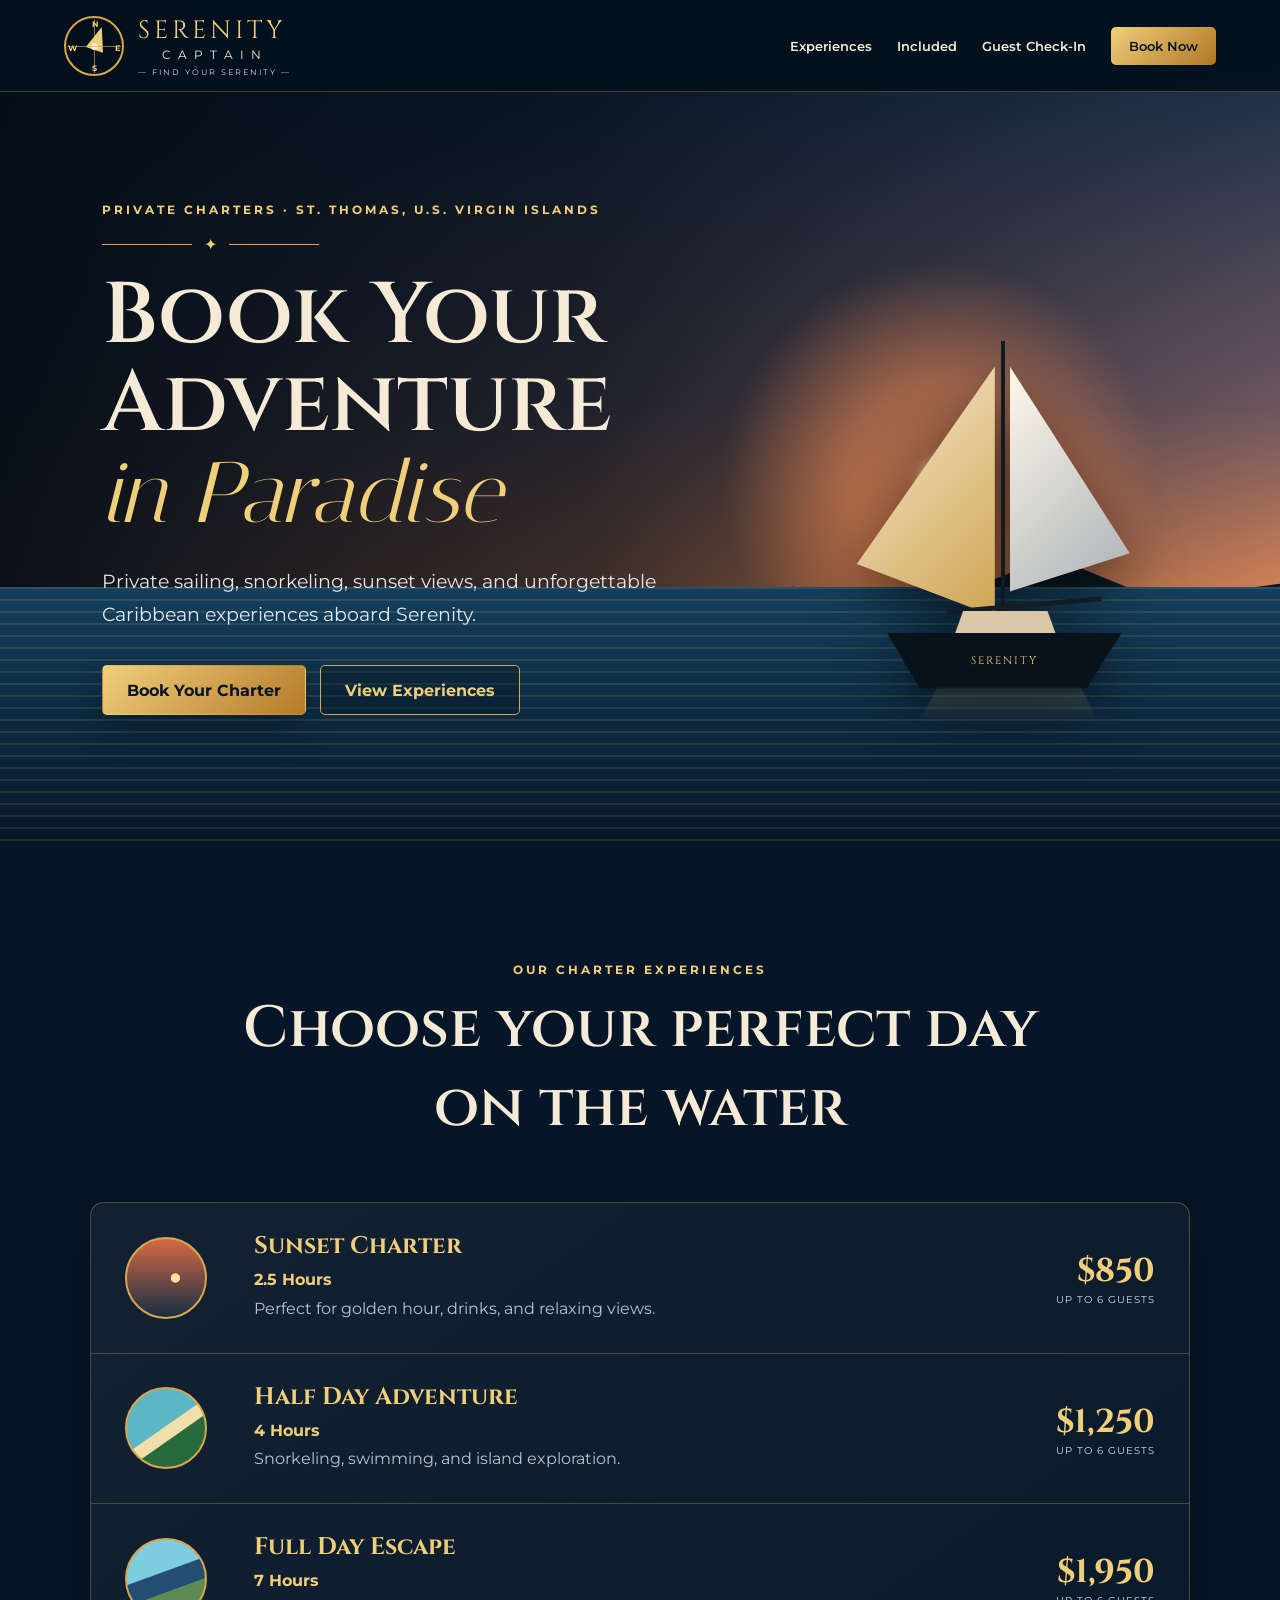
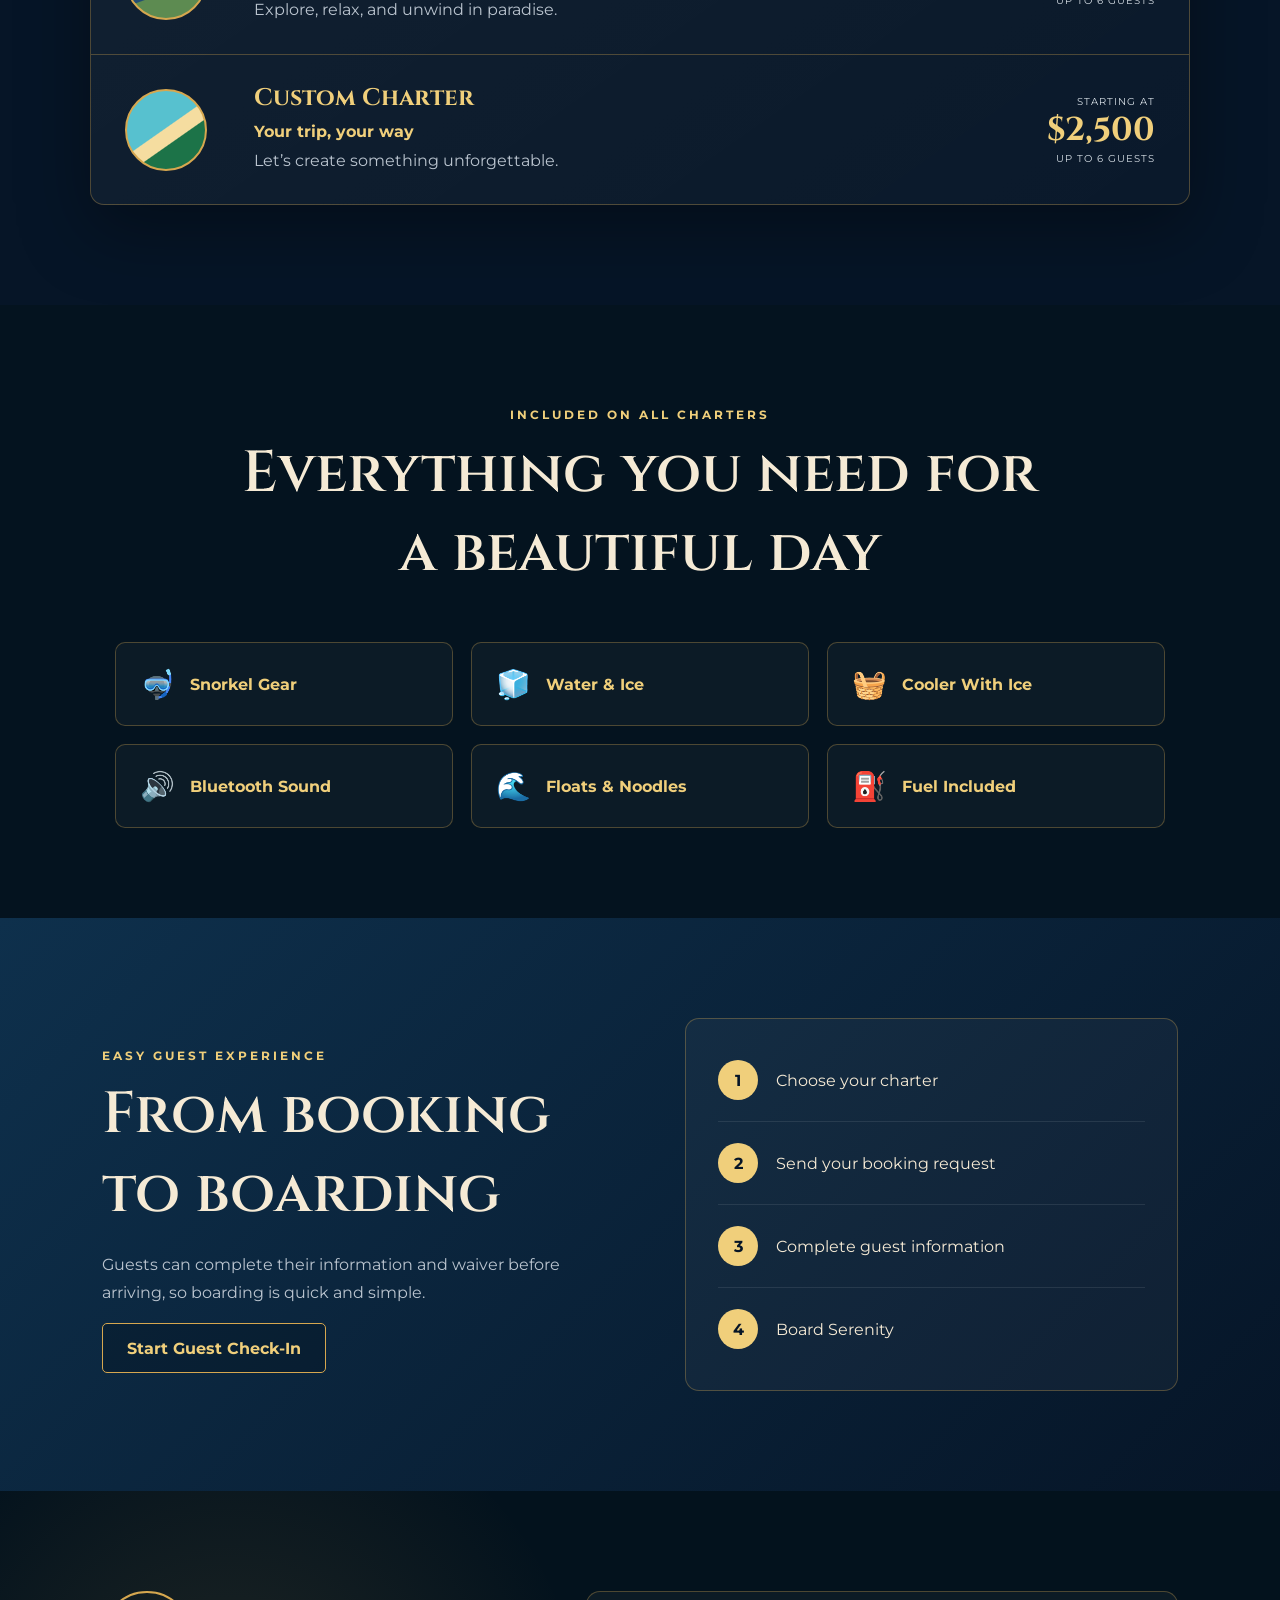
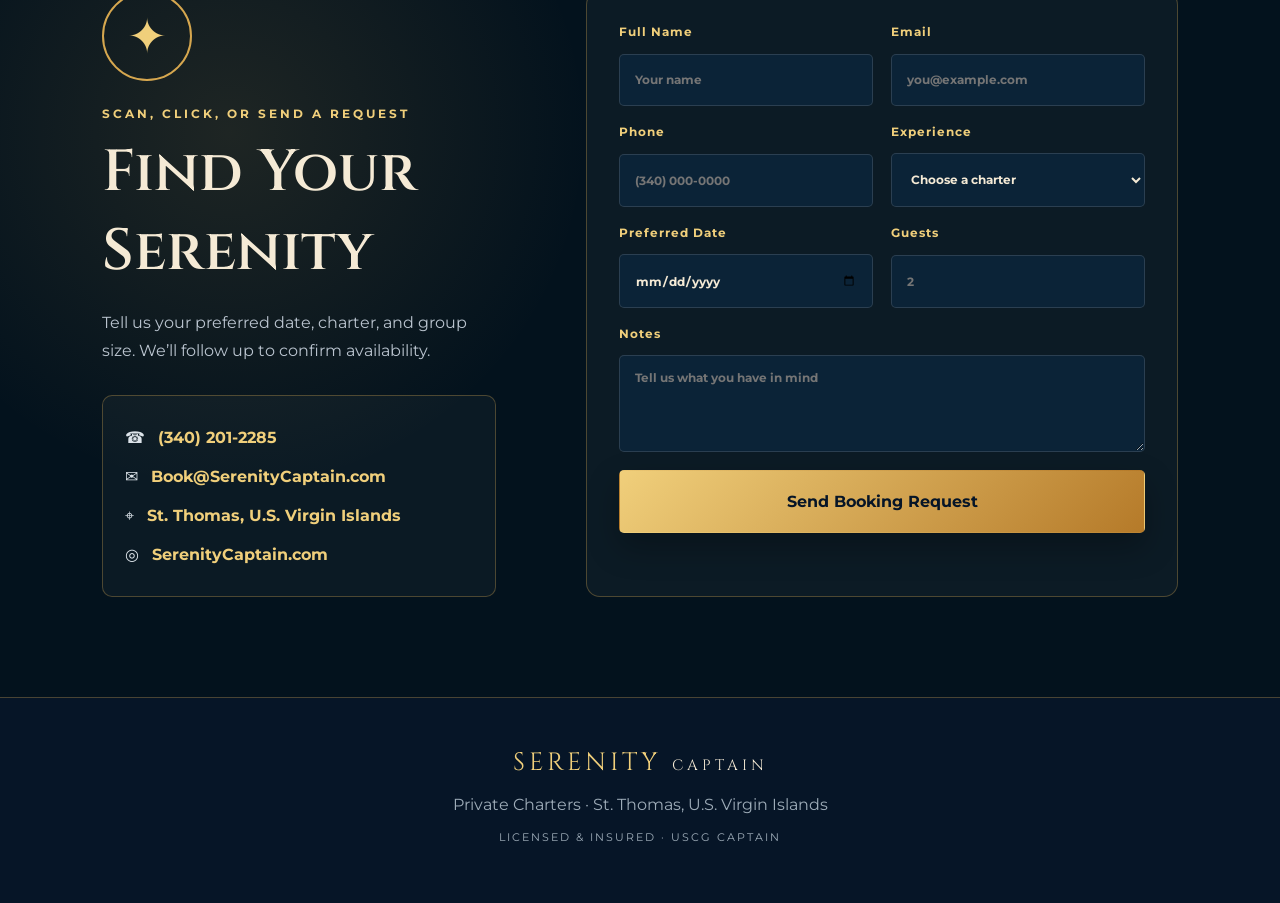
==== index.html @ c38cfc56 "Add files via upload" ====
<!doctype html>
<html lang="en">
<head>
  <meta charset="utf-8">
  <meta name="viewport" content="width=device-width,initial-scale=1">
  <meta name="theme-color" content="#061527">
  <meta name="description" content="Private sailing charters in St. Thomas, U.S. Virgin Islands aboard Serenity.">
  <title>Serenity Captain | Find Your Serenity</title>
  <link rel="preconnect" href="https://fonts.googleapis.com">
  <link rel="preconnect" href="https://fonts.gstatic.com" crossorigin>
  <link href="https://fonts.googleapis.com/css2?family=Cinzel:wght@500;600;700&family=Montserrat:wght@400;500;600;700&family=Italiana&display=swap" rel="stylesheet">
  <link rel="stylesheet" href="styles.css">
</head>
<body>
<header class="header">
  <a class="brand" href="#top">
    <div class="compass-logo" aria-hidden="true">
      <span class="n">N</span><span class="e">E</span><span class="s">S</span><span class="w">W</span>
      <i></i><b></b>
    </div>
    <div>
      <div class="brand-main">SERENITY</div>
      <div class="brand-small">CAPTAIN</div>
      <div class="brand-tag">— FIND YOUR SERENITY —</div>
    </div>
  </a>
  <button class="menu" aria-label="Open navigation">☰</button>
  <nav>
    <a href="#experiences">Experiences</a>
    <a href="#included">Included</a>
    <a href="#checkin">Guest Check-In</a>
    <a href="#book" class="nav-button">Book Now</a>
  </nav>
</header>

<main id="top">
<section class="hero">
  <div class="sky-glow"></div>
  <div class="mountain far"></div>
  <div class="mountain near"></div>
  <div class="water-lines"></div>

  <div class="boat" aria-hidden="true">
    <div class="mast"></div>
    <div class="sail sail-a"></div>
    <div class="sail sail-b"></div>
    <div class="boom"></div>
    <div class="cabin"></div>
    <div class="hull">SERENITY</div>
    <div class="boat-reflection"></div>
  </div>

  <div class="hero-copy">
    <p class="kicker">PRIVATE CHARTERS · ST. THOMAS, U.S. VIRGIN ISLANDS</p>
    <div class="mini-rule"><span></span>✦<span></span></div>
    <h1>Book Your Adventure<br><em>in Paradise</em></h1>
    <p class="lead">Private sailing, snorkeling, sunset views, and unforgettable Caribbean experiences aboard Serenity.</p>
    <div class="hero-buttons">
      <a class="button gold" href="#book">Book Your Charter</a>
      <a class="button outline" href="#experiences">View Experiences</a>
    </div>
  </div>
</section>

<section id="experiences" class="section experiences">
  <div class="section-title">
    <p class="kicker">OUR CHARTER EXPERIENCES</p>
    <h2>Choose your perfect day on the water</h2>
  </div>

  <div class="experience-list">
    <article>
      <div class="round-photo sunset"></div>
      <div class="experience-text">
        <h3>Sunset Charter</h3>
        <p class="duration">2.5 Hours</p>
        <p>Perfect for golden hour, drinks, and relaxing views.</p>
      </div>
      <div class="price"><strong>$850</strong><span>Up to 6 guests</span></div>
    </article>

    <article>
      <div class="round-photo island"></div>
      <div class="experience-text">
        <h3>Half Day Adventure</h3>
        <p class="duration">4 Hours</p>
        <p>Snorkeling, swimming, and island exploration.</p>
      </div>
      <div class="price"><strong>$1,250</strong><span>Up to 6 guests</span></div>
    </article>

    <article>
      <div class="round-photo bay"></div>
      <div class="experience-text">
        <h3>Full Day Escape</h3>
        <p class="duration">7 Hours</p>
        <p>Explore, relax, and unwind in paradise.</p>
      </div>
      <div class="price"><strong>$1,950</strong><span>Up to 6 guests</span></div>
    </article>

    <article>
      <div class="round-photo palms"></div>
      <div class="experience-text">
        <h3>Custom Charter</h3>
        <p class="duration">Your trip, your way</p>
        <p>Let’s create something unforgettable.</p>
      </div>
      <div class="price"><small>Starting at</small><strong>$2,500</strong><span>Up to 6 guests</span></div>
    </article>
  </div>
</section>

<section id="included" class="included">
  <div class="section-title">
    <p class="kicker">INCLUDED ON ALL CHARTERS</p>
    <h2>Everything you need for a beautiful day</h2>
  </div>
  <div class="included-grid">
    <div><span>🤿</span><strong>Snorkel Gear</strong></div>
    <div><span>🧊</span><strong>Water & Ice</strong></div>
    <div><span>🧺</span><strong>Cooler With Ice</strong></div>
    <div><span>🔊</span><strong>Bluetooth Sound</strong></div>
    <div><span>🌊</span><strong>Floats & Noodles</strong></div>
    <div><span>⛽</span><strong>Fuel Included</strong></div>
  </div>
</section>

<section id="checkin" class="checkin">
  <div class="checkin-copy">
    <p class="kicker">EASY GUEST EXPERIENCE</p>
    <h2>From booking to boarding</h2>
    <p>Guests can complete their information and waiver before arriving, so boarding is quick and simple.</p>
    <a class="button outline" href="#book">Start Guest Check-In</a>
  </div>
  <div class="steps">
    <div><b>1</b><span>Choose your charter</span></div>
    <div><b>2</b><span>Send your booking request</span></div>
    <div><b>3</b><span>Complete guest information</span></div>
    <div><b>4</b><span>Board Serenity</span></div>
  </div>
</section>

<section id="book" class="booking">
  <div class="booking-intro">
    <div class="compass-large" aria-hidden="true">✦</div>
    <p class="kicker">SCAN, CLICK, OR SEND A REQUEST</p>
    <h2>Find Your Serenity</h2>
    <p>Tell us your preferred date, charter, and group size. We’ll follow up to confirm availability.</p>
    <div class="contact-card">
      <div>☎ <strong><a href="tel:+13402012285">(340) 201-2285</a></strong></div>
      <div>✉ <strong><a href="mailto:Book@SerenityCaptain.com">Book@SerenityCaptain.com</a></strong></div>
      <div>⌖ <strong>St. Thomas, U.S. Virgin Islands</strong></div>
      <div>◎ <strong><a href="https://serenitycaptain.com">SerenityCaptain.com</a></strong></div>
    </div>
  </div>

  <form id="bookingForm">
    <label>Full Name<input name="name" required placeholder="Your name"></label>
    <label>Email<input type="email" name="email" required placeholder="you@example.com"></label>
    <label>Phone<input type="tel" name="phone" placeholder="(340) 000-0000"></label>
    <label>Experience
      <select name="experience" required>
        <option value="">Choose a charter</option>
        <option>Sunset Charter — $850</option>
        <option>Half Day Adventure — $1,250</option>
        <option>Full Day Escape — $1,950</option>
        <option>Custom Charter — Starting at $2,500</option>
      </select>
    </label>
    <label>Preferred Date<input type="date" name="date" required></label>
    <label>Guests<input type="number" name="guests" min="1" max="6" required placeholder="2"></label>
    <label class="wide">Notes<textarea name="notes" rows="4" placeholder="Tell us what you have in mind"></textarea></label>
    <button class="button gold wide" type="submit">Send Booking Request</button>
    <p class="message wide" id="message"></p>
  </form>
</section>
</main>

<footer>
  <div class="footer-brand">SERENITY <span>CAPTAIN</span></div>
  <p>Private Charters · St. Thomas, U.S. Virgin Islands</p>
  <p class="legal">Licensed & Insured · USCG Captain</p>
</footer>
<script src="script.js"></script>
</body>
</html>
---- styles.css ----
:root{
 --navy:#061527;--navy2:#0a223a;--navy3:#0f3150;--gold:#d6a74f;--gold2:#f0cf7b;
 --cream:#f5ead5;--muted:#bac4cf;--line:rgba(214,167,79,.32);--shadow:0 25px 70px rgba(0,0,0,.34)
}
*{box-sizing:border-box}html{scroll-behavior:smooth}body{margin:0;background:var(--navy);color:var(--cream);font-family:Montserrat,Arial,sans-serif}
a{text-decoration:none;color:inherit}button,input,select,textarea{font:inherit}
.header{position:fixed;z-index:50;top:0;left:0;right:0;height:92px;padding:13px clamp(18px,5vw,72px);display:flex;align-items:center;justify-content:space-between;background:rgba(4,17,30,.93);border-bottom:1px solid var(--line);backdrop-filter:blur(16px)}
.brand{display:flex;align-items:center;gap:14px}.brand-main{font-family:Cinzel,serif;color:var(--gold2);font-size:25px;letter-spacing:4px}.brand-small{font-size:12px;letter-spacing:7px;text-align:center}.brand-tag{color:#d5dde4;font-size:8px;letter-spacing:2px;margin-top:5px}
.compass-logo{position:relative;width:60px;height:60px;border:2px solid var(--gold);border-radius:50%;color:var(--gold2)}
.compass-logo:before,.compass-logo:after{content:"";position:absolute;background:var(--gold);opacity:.65}.compass-logo:before{width:1px;height:54px;left:28px;top:1px}.compass-logo:after{height:1px;width:54px;top:28px;left:1px}
.compass-logo i{position:absolute;top:8px;left:20px;border-left:9px solid transparent;border-right:9px solid transparent;border-bottom:24px solid var(--gold2);transform:rotate(18deg);transform-origin:9px 22px}.compass-logo b{position:absolute;left:25px;top:25px;width:7px;height:7px;background:var(--cream);border-radius:50%}
.compass-logo span{position:absolute;font-size:8px;font-weight:700}.compass-logo .n{top:1px;left:26px}.compass-logo .e{right:2px;top:25px}.compass-logo .s{bottom:1px;left:26px}.compass-logo .w{left:2px;top:25px}
.header nav{display:flex;align-items:center;gap:25px;font-size:13px;font-weight:600}.header nav a:hover{color:var(--gold2)}.nav-button{padding:11px 18px;color:var(--navy)!important;background:linear-gradient(135deg,var(--gold2),#af7726);border-radius:5px}.menu{display:none;background:transparent;color:var(--gold2);border:1px solid var(--line);border-radius:5px;font-size:24px}
.hero{position:relative;min-height:850px;padding:155px clamp(22px,8vw,120px) 100px;display:flex;align-items:center;overflow:hidden;isolation:isolate;background:linear-gradient(#0b2948 0%,#755c65 48%,#e28a5b 69%,#173d58 70%,#061527 100%)}
.hero:before{content:"";position:absolute;z-index:-5;inset:0;background:linear-gradient(90deg,rgba(2,12,22,.96) 0%,rgba(2,12,22,.74) 46%,rgba(2,12,22,.08) 100%)}
.sky-glow{position:absolute;z-index:-4;right:7%;top:27%;width:500px;height:500px;border-radius:50%;background:radial-gradient(circle,rgba(255,228,158,.95) 0 5%,rgba(255,145,82,.5) 6% 27%,transparent 61%);filter:blur(7px)}
.mountain{position:absolute;z-index:-2;bottom:21%;background:#0a1a24}.mountain.far{right:-7%;width:55%;height:135px;clip-path:polygon(0 62%,18% 37%,35% 55%,55% 15%,70% 47%,100% 26%,100% 100%,0 100%)}.mountain.near{left:45%;width:40%;height:80px;clip-path:polygon(0 68%,20% 28%,43% 58%,65% 20%,84% 54%,100% 45%,100% 100%,0 100%)}
.water-lines{position:absolute;z-index:-1;left:0;right:0;bottom:0;height:31%;background:repeating-linear-gradient(to bottom,rgba(240,207,123,.12) 0 2px,transparent 2px 12px),linear-gradient(to bottom,#143f5c,#061527)}
.boat{position:absolute;z-index:3;right:9%;bottom:15%;width:330px;height:390px;filter:drop-shadow(0 18px 28px rgba(0,0,0,.55))}
.mast{position:absolute;left:166px;top:8px;width:4px;height:292px;background:#111a21}.sail{position:absolute;top:34px}.sail-a{left:22px;width:138px;height:250px;background:linear-gradient(135deg,#f6ead4,#cfa552);clip-path:polygon(100% 0,100% 100%,0 79%)}.sail-b{left:175px;width:120px;height:225px;background:linear-gradient(135deg,#fff8ea,#aab1b7);clip-path:polygon(0 0,0 100%,100% 83%)}.boom{position:absolute;left:112px;top:270px;width:155px;height:5px;background:#131c24;transform:rotate(-5deg)}.cabin{position:absolute;left:118px;top:278px;width:105px;height:29px;background:#d9c7a7;clip-path:polygon(10% 0,90% 0,100% 100%,0 100%)}.hull{position:absolute;left:52px;top:300px;width:235px;height:56px;display:grid;place-items:center;color:var(--gold2);background:#07121b;font-family:Cinzel,serif;font-size:11px;letter-spacing:2px;clip-path:polygon(0 0,100% 0,85% 100%,14% 100%)}.boat-reflection{position:absolute;left:84px;top:355px;width:180px;height:35px;background:linear-gradient(var(--gold2),transparent);opacity:.18;filter:blur(8px);clip-path:polygon(10% 0,90% 0,100% 100%,0 100%)}
.hero-copy{position:relative;z-index:5;width:min(720px,58%)}.kicker{color:var(--gold2);font-size:12px;font-weight:700;letter-spacing:3px}.mini-rule{display:flex;align-items:center;gap:12px;color:var(--gold2);margin:18px 0}.mini-rule span{display:block;width:90px;height:1px;background:var(--gold)}.hero h1,.section-title h2,.checkin h2,.booking h2{font-family:Cinzel,serif;font-weight:600}.hero h1{font-size:clamp(48px,6.8vw,86px);line-height:1.03;margin:0 0 24px}.hero h1 em{color:var(--gold2);font-family:Italiana,serif;font-weight:400}.lead{max-width:620px;color:#e2e8ed;font-size:19px;line-height:1.75}.hero-buttons{display:flex;gap:14px;flex-wrap:wrap;margin-top:34px}.button{min-height:50px;padding:14px 24px;display:inline-flex;align-items:center;justify-content:center;border:1px solid transparent;border-radius:5px;font-weight:700;cursor:pointer}.gold{color:var(--navy);background:linear-gradient(135deg,var(--gold2),#b57a29);box-shadow:0 14px 32px rgba(0,0,0,.28)}.outline{color:var(--gold2);border-color:var(--gold);background:rgba(4,18,31,.35)}
.section{padding:100px clamp(22px,7vw,105px)}.section-title{text-align:center;max-width:820px;margin:0 auto}.section-title h2,.checkin h2,.booking h2{font-size:clamp(36px,5vw,58px);margin:0 0 18px}.experience-list{max-width:1180px;margin:55px auto 0;border:1px solid var(--line);border-radius:14px;background:linear-gradient(145deg,rgba(255,255,255,.055),rgba(255,255,255,.018));box-shadow:var(--shadow);overflow:hidden}.experience-list article{display:grid;grid-template-columns:105px 1fr 190px;gap:24px;align-items:center;padding:27px 34px;border-bottom:1px solid var(--line)}.experience-list article:last-child{border-bottom:0}.round-photo{width:82px;height:82px;border:2px solid var(--gold);border-radius:50%;background-size:cover}.round-photo.sunset{background:radial-gradient(circle at 62% 50%,#ffe19c 0 7%,transparent 8%),linear-gradient(#d66a44,#172e43)}.round-photo.island{background:linear-gradient(145deg,#5ab7c3 0 48%,#f0dfaa 49% 60%,#286b3a 61%)}.round-photo.bay{background:linear-gradient(160deg,#7dcce0 0 42%,#234d73 43% 62%,#5d8b51 63%)}.round-photo.palms{background:linear-gradient(145deg,#57c1cf 0 48%,#f5dda0 49% 62%,#1c7348 63%)}.experience-text h3{font-family:Cinzel,serif;color:var(--gold2);font-size:24px;margin:0 0 6px}.experience-text p{margin:4px 0;color:var(--muted);line-height:1.55}.duration{color:var(--gold2)!important;font-weight:700}.price{text-align:right}.price strong{display:block;color:var(--gold2);font-family:Cinzel,serif;font-size:33px}.price span,.price small{display:block;color:#d5dde4;font-size:10px;text-transform:uppercase;letter-spacing:1px}
.included{padding:90px clamp(22px,7vw,105px);background:#04131f}.included-grid{max-width:1050px;margin:50px auto 0;display:grid;grid-template-columns:repeat(3,1fr);gap:18px}.included-grid div{padding:24px;display:flex;align-items:center;gap:15px;border:1px solid var(--line);border-radius:10px;background:rgba(255,255,255,.035)}.included-grid span{font-size:28px}.included-grid strong{color:var(--gold2)}
.checkin{padding:100px clamp(22px,8vw,120px);display:grid;grid-template-columns:1fr 1fr;gap:90px;align-items:center;background:linear-gradient(135deg,#0e304c,#061527)}.checkin-copy p:not(.kicker),.booking-intro p:not(.kicker){color:var(--muted);line-height:1.75}.steps{border:1px solid var(--line);border-radius:14px;background:rgba(255,255,255,.04);padding:20px 32px}.steps div{padding:21px 0;display:flex;align-items:center;gap:18px;border-bottom:1px solid rgba(255,255,255,.09)}.steps div:last-child{border-bottom:0}.steps b{width:40px;height:40px;display:grid;place-items:center;border-radius:50%;background:var(--gold2);color:var(--navy)}
.booking{padding:100px clamp(22px,8vw,120px);display:grid;grid-template-columns:.8fr 1.2fr;gap:90px;background:radial-gradient(circle at 18% 30%,rgba(214,167,79,.13),transparent 30%),#03121d}.compass-large{width:90px;height:90px;display:grid;place-items:center;border:2px solid var(--gold);border-radius:50%;color:var(--gold2);font-size:48px;margin-bottom:25px}.contact-card{margin-top:30px;padding:22px;border:1px solid var(--line);border-radius:10px;background:rgba(255,255,255,.035)}.contact-card div{padding:10px 0;color:#dce3e9}.contact-card strong{color:var(--gold2);margin-left:9px}
form{padding:32px;display:grid;grid-template-columns:1fr 1fr;gap:18px;border:1px solid var(--line);border-radius:14px;background:rgba(255,255,255,.04)}label{display:grid;gap:8px;color:var(--gold2);font-size:12px;font-weight:700;letter-spacing:1px}input,select,textarea{width:100%;padding:14px 15px;color:var(--cream);background:#0b2337;border:1px solid rgba(255,255,255,.13);border-radius:5px;outline:none}input:focus,select:focus,textarea:focus{border-color:var(--gold)}select option{background:#0b2337}.wide{grid-column:1/-1}.message{margin:0;text-align:center;color:var(--gold2)}
footer{padding:48px 22px;text-align:center;border-top:1px solid var(--line);color:#9eacb8}.footer-brand{font-family:Cinzel,serif;color:var(--gold2);font-size:25px;letter-spacing:4px}.footer-brand span{color:var(--cream);font-size:15px}.legal{font-size:11px;letter-spacing:2px;text-transform:uppercase}
@media(max-width:980px){.header nav{position:absolute;top:92px;left:0;right:0;display:none;flex-direction:column;padding:26px;background:#04111e;border-bottom:1px solid var(--line)}.header nav.open{display:flex}.menu{display:block}.hero-copy{width:75%}.boat{right:-5%;opacity:.72}.experience-list article{grid-template-columns:90px 1fr 145px}.included-grid{grid-template-columns:repeat(2,1fr)}.checkin,.booking{grid-template-columns:1fr}}
@media(max-width:650px){.header{height:78px}.brand-main{font-size:18px;letter-spacing:2px}.brand-small{letter-spacing:4px}.brand-tag{display:none}.compass-logo{width:48px;height:48px}.compass-logo:before{height:42px;left:22px}.compass-logo:after{width:42px;top:22px}.compass-logo i{top:6px;left:15px}.compass-logo b{left:20px;top:20px}.compass-logo .n,.compass-logo .s{left:20px}.compass-logo .e,.compass-logo .w{top:19px}.hero{min-height:810px;padding-top:130px;align-items:flex-start}.hero-copy{width:100%}.hero h1{font-size:clamp(42px,13vw,62px)}.boat{width:250px;right:-17%;bottom:7%;transform:scale(.82)}.hero-buttons{flex-direction:column}.hero-buttons .button{width:100%}.experience-list article{grid-template-columns:1fr;text-align:center}.round-photo{margin:0 auto}.price{text-align:center}.included-grid{grid-template-columns:1fr}form{grid-template-columns:1fr;padding:22px 18px}form>*{grid-column:1}.checkin,.booking{gap:45px}}
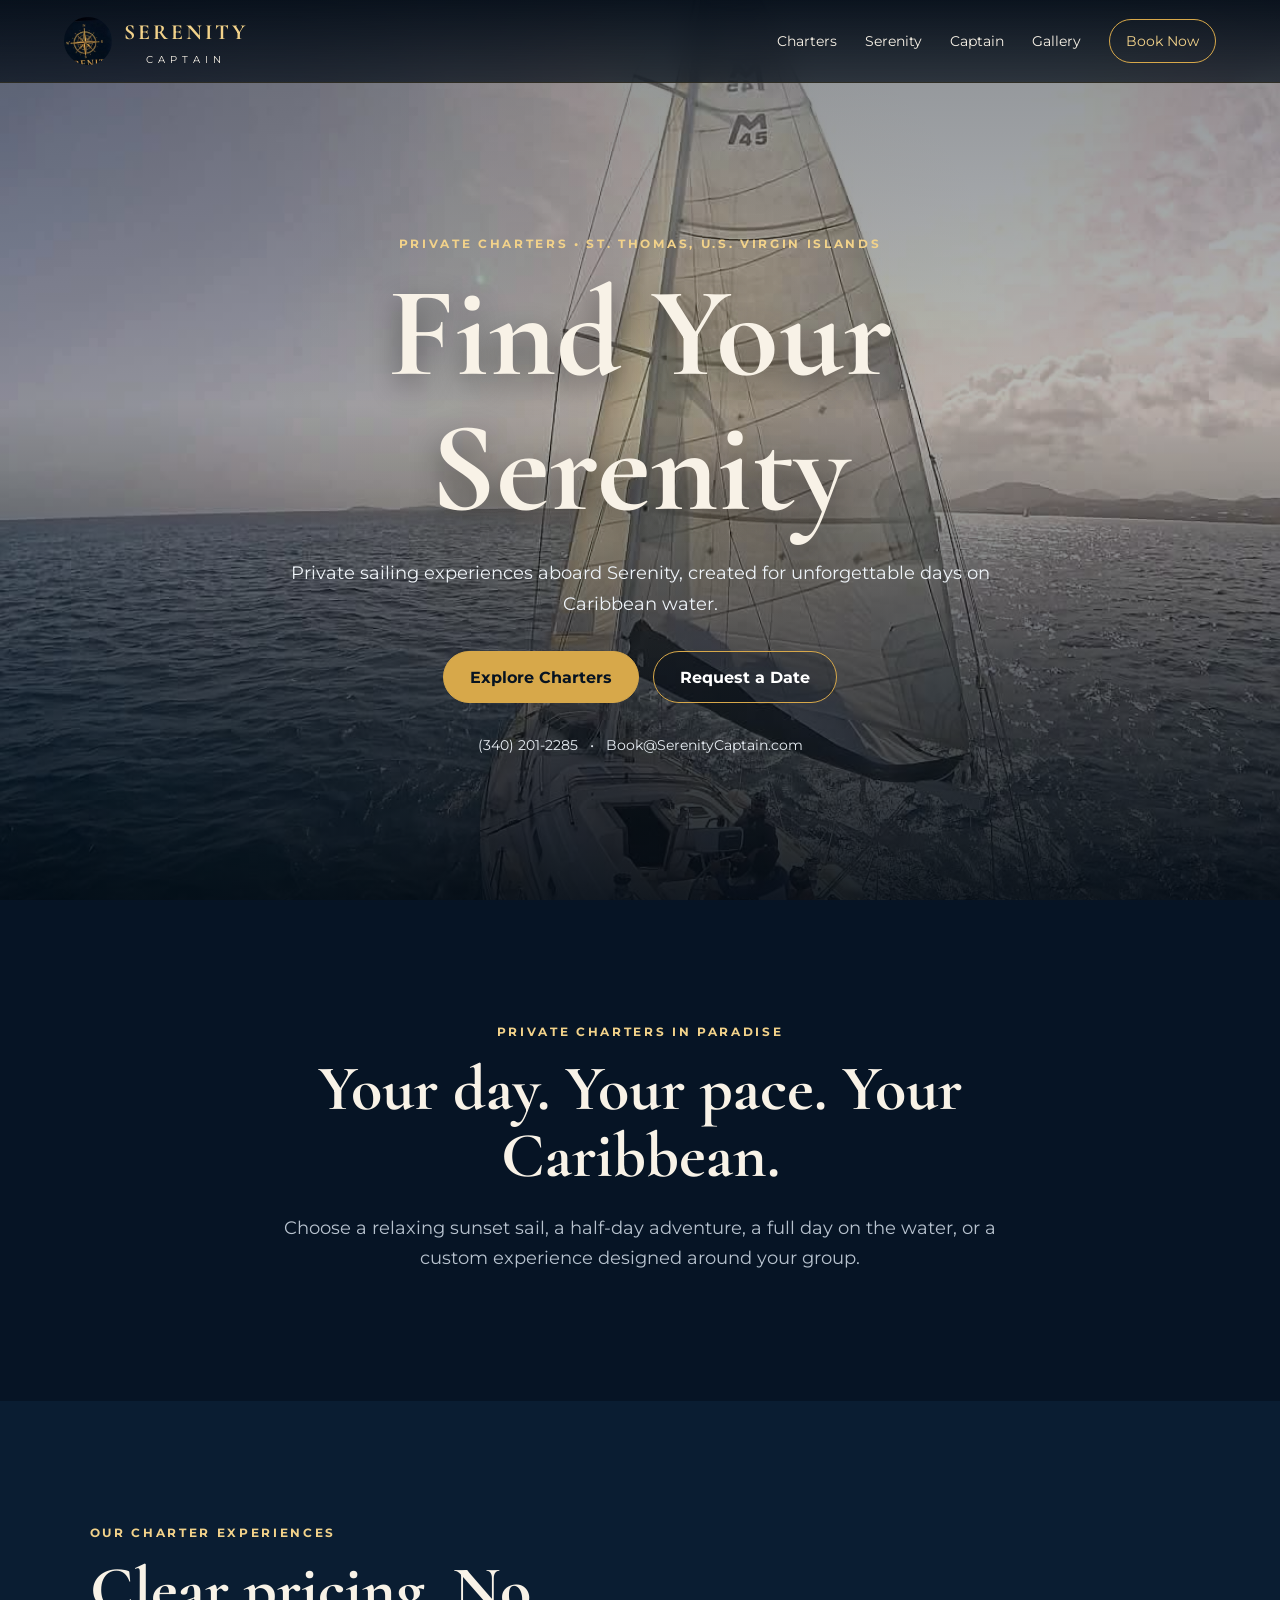
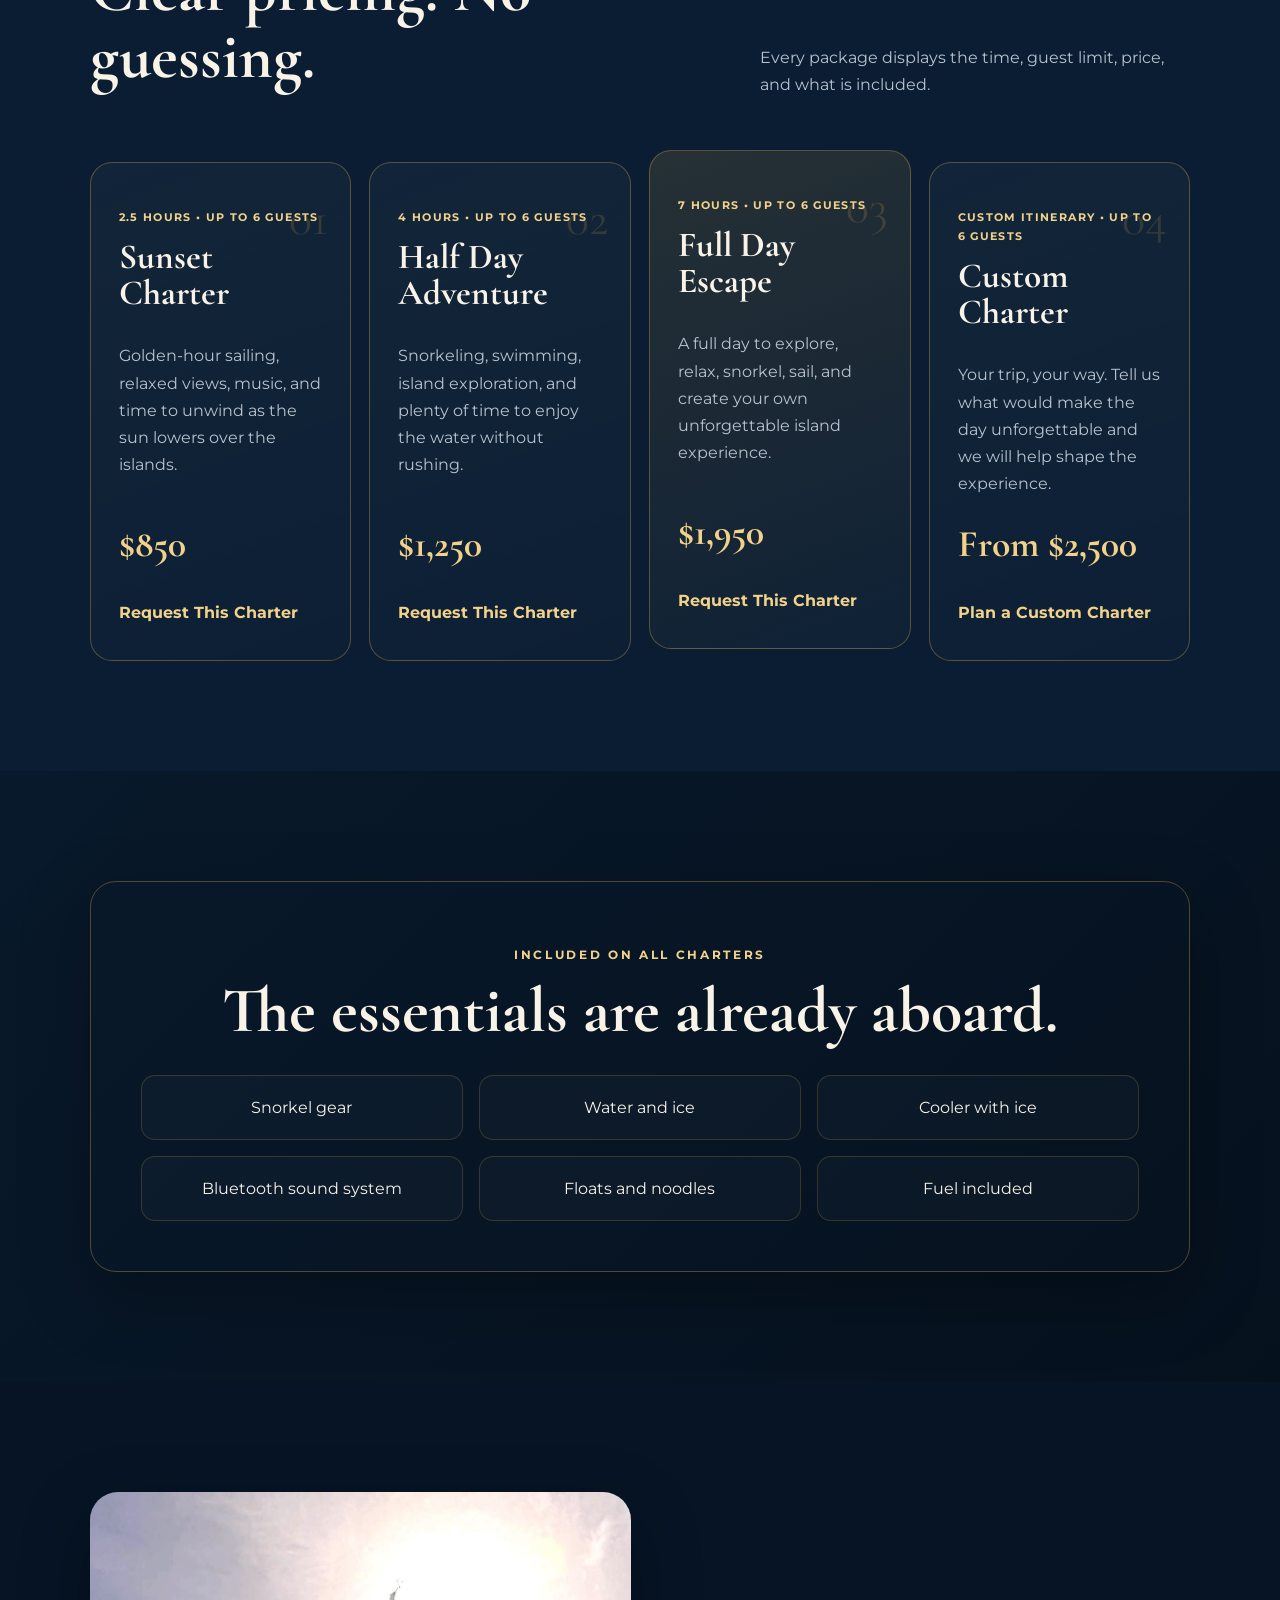
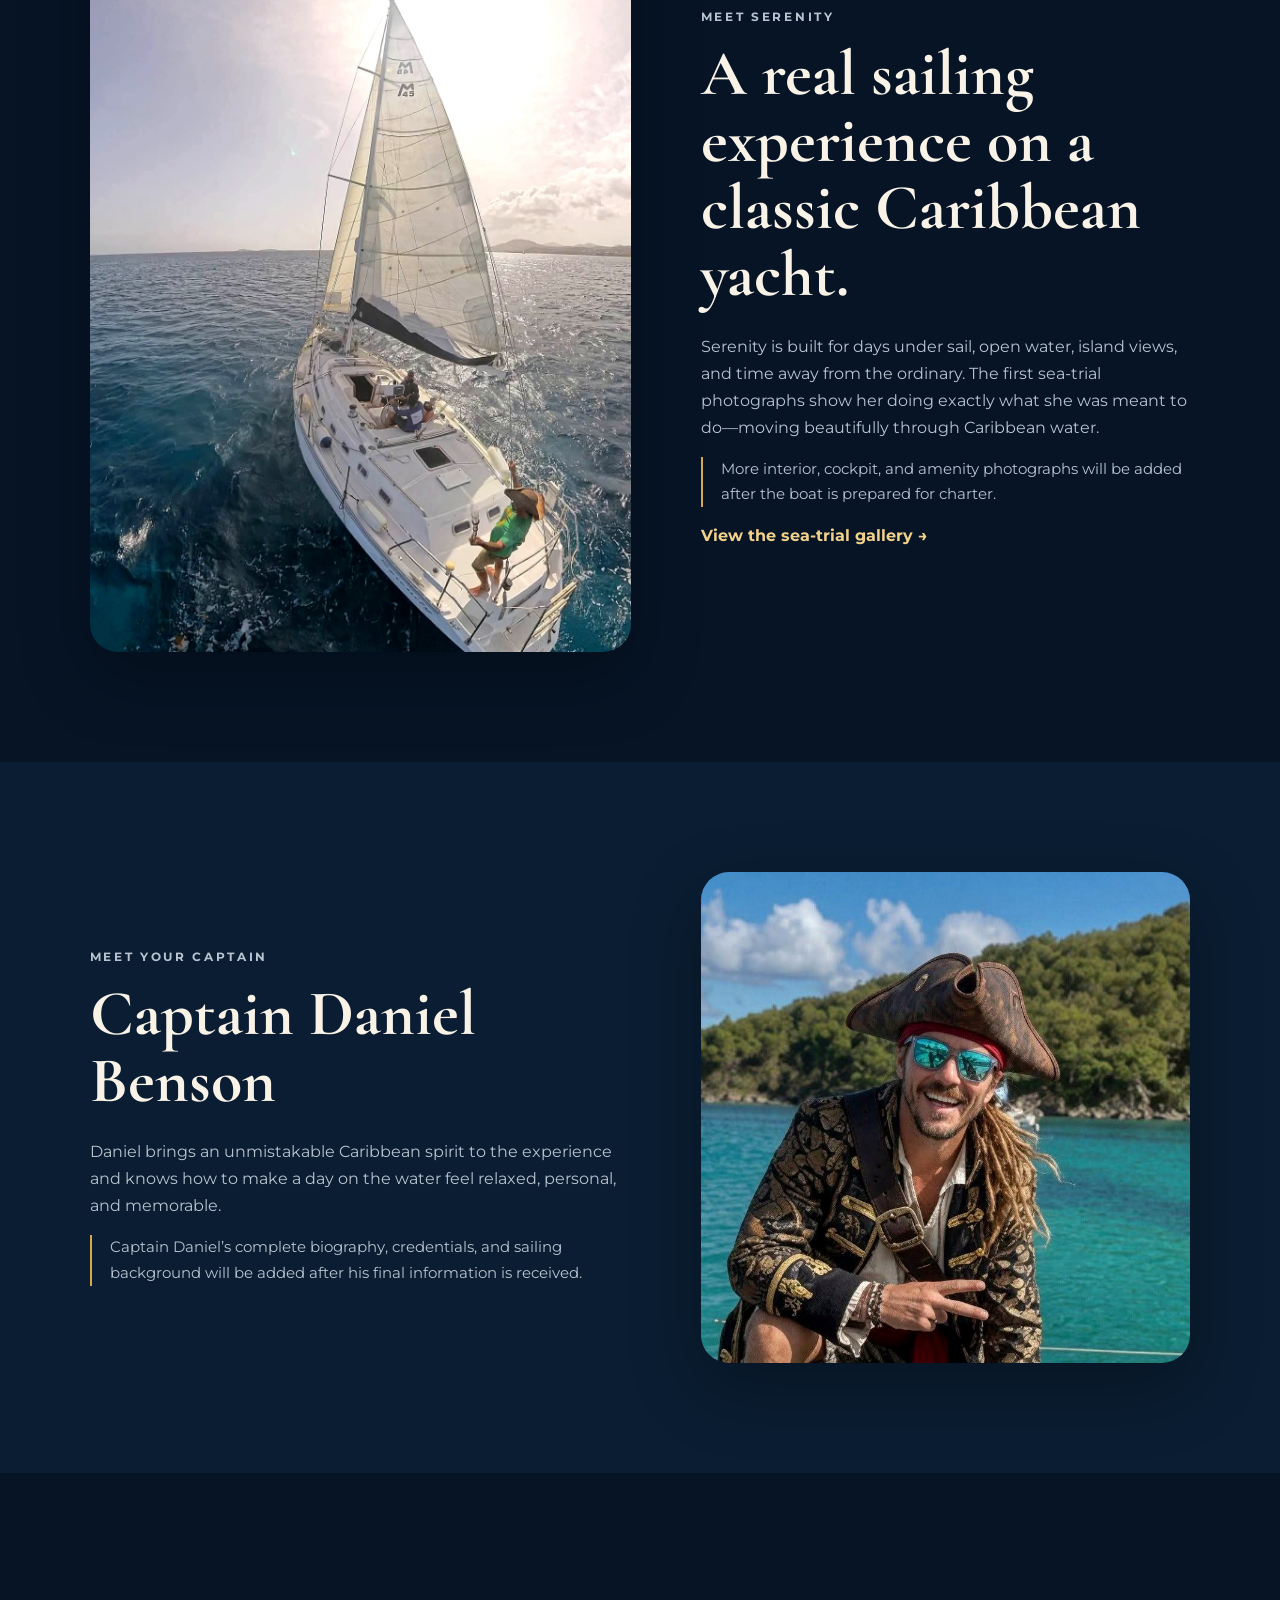
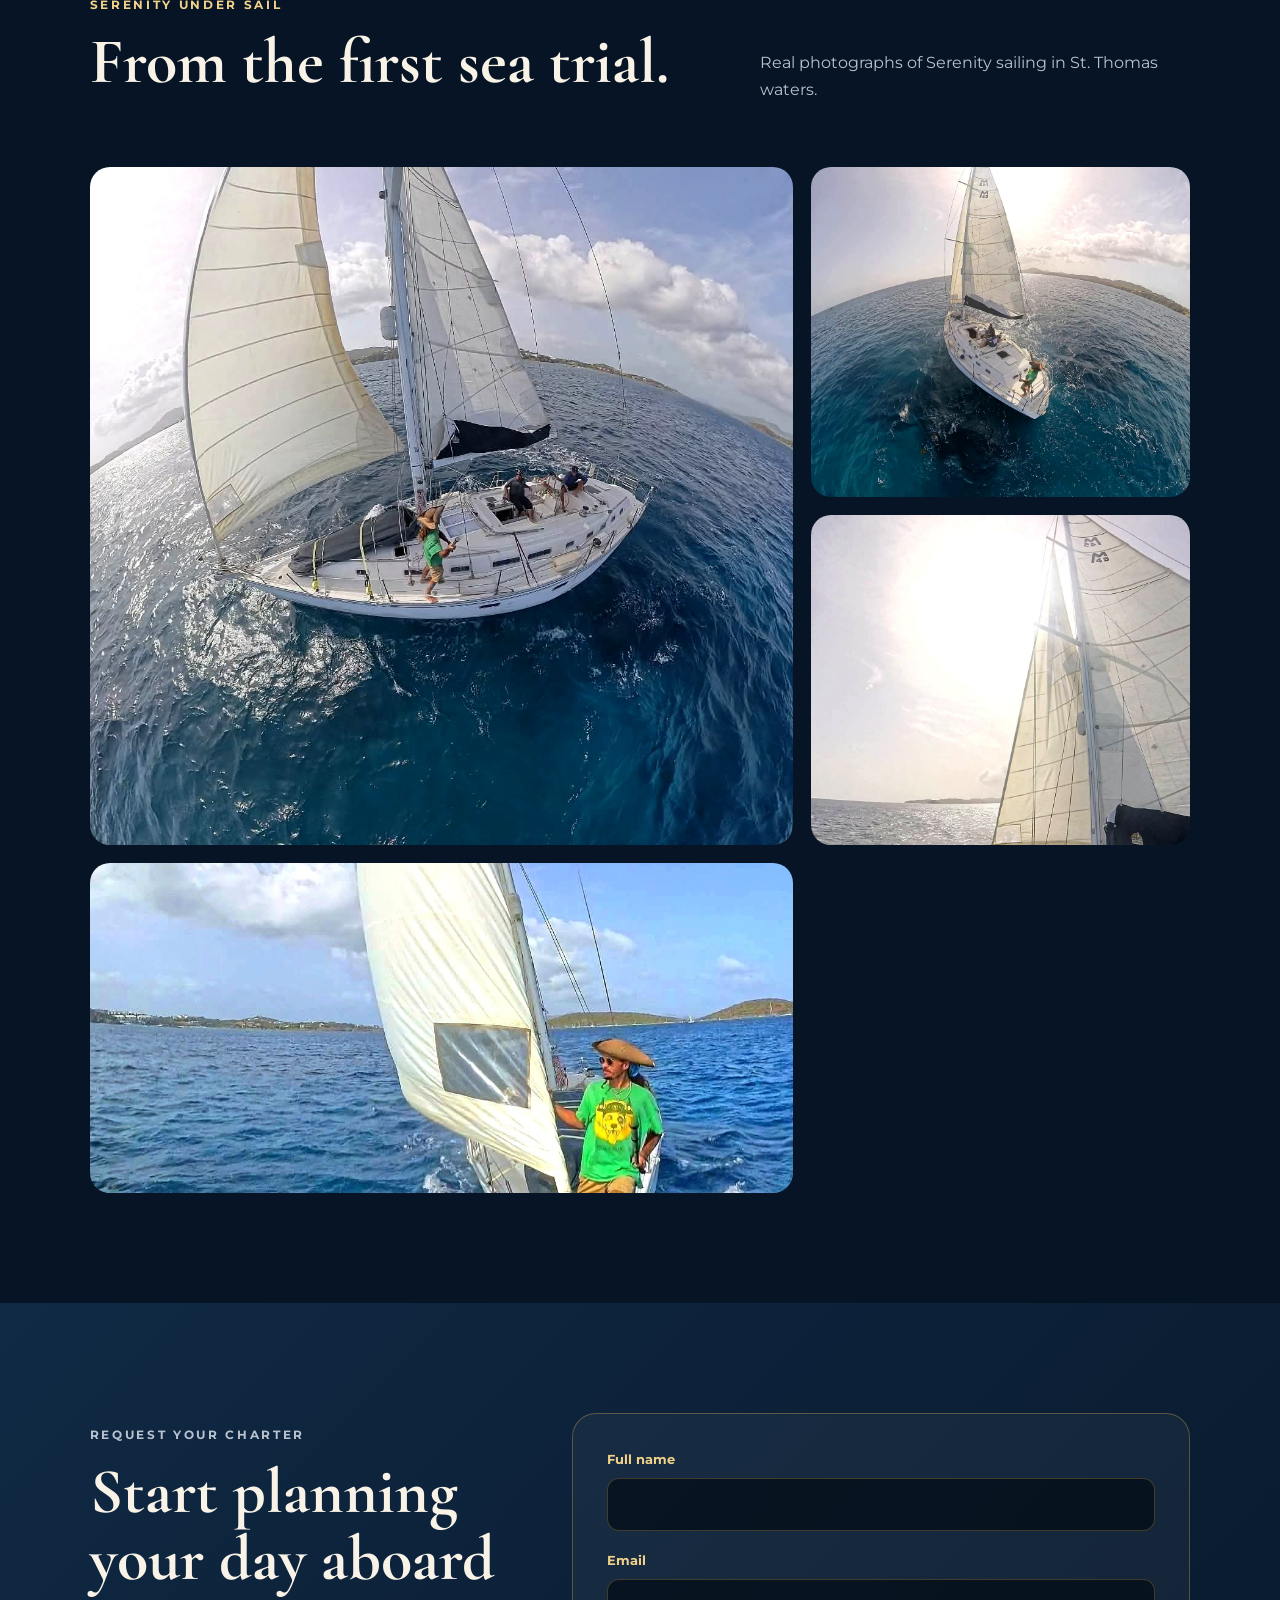
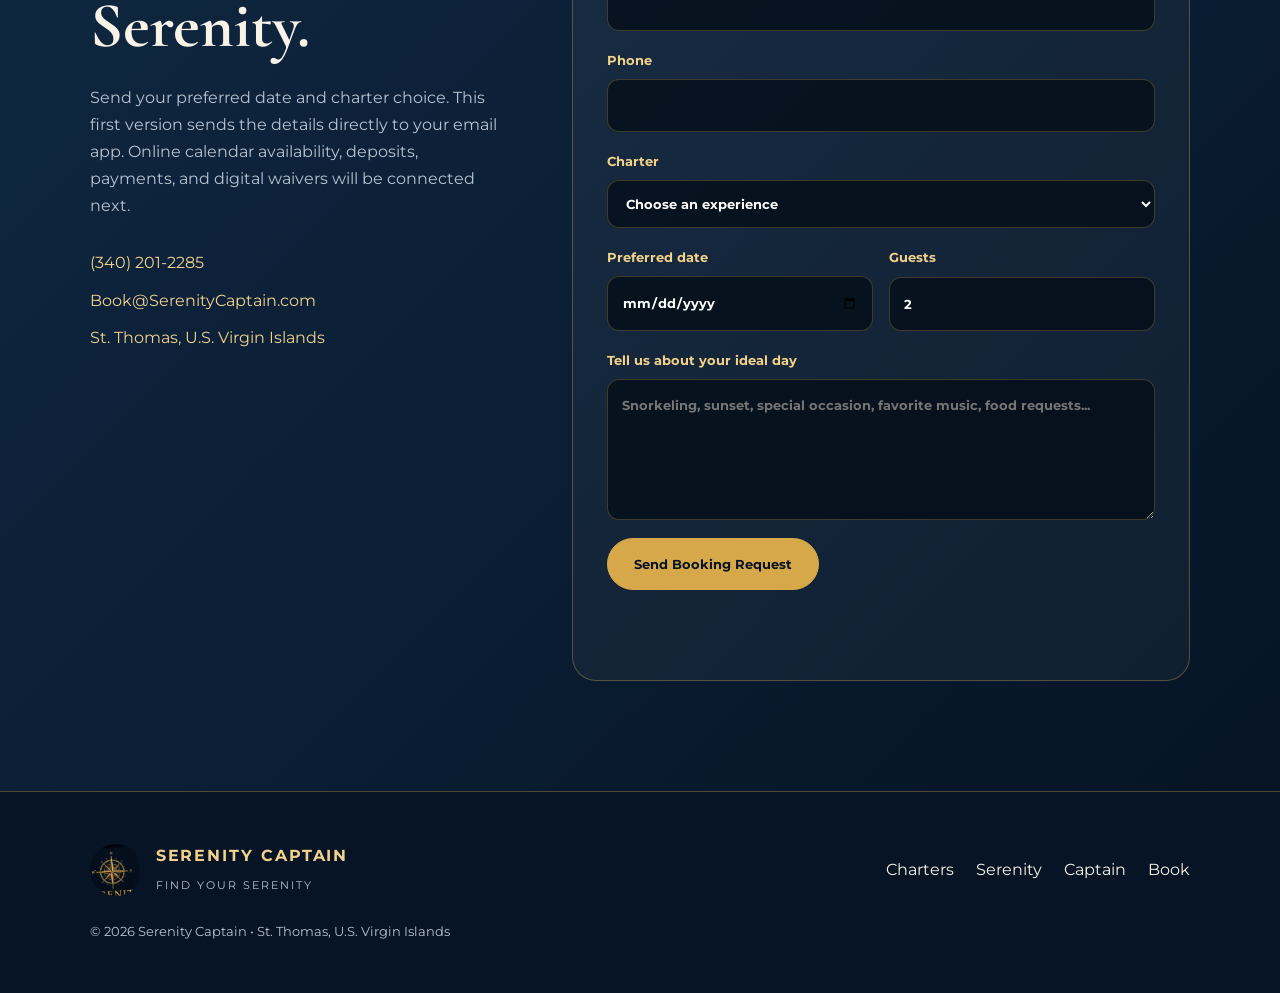
==== commit 1cf83c8b: "Serenity Captain Website Version 1" ====
--- a/index.html
+++ b/index.html
@@ -2,186 +2,212 @@
 <html lang="en">
 <head>
   <meta charset="utf-8">
-  <meta name="viewport" content="width=device-width,initial-scale=1">
-  <meta name="theme-color" content="#061527">
-  <meta name="description" content="Private sailing charters in St. Thomas, U.S. Virgin Islands aboard Serenity.">
-  <title>Serenity Captain | Find Your Serenity</title>
+  <meta name="viewport" content="width=device-width, initial-scale=1">
+  <meta name="description" content="Serenity Captain private sailing charters in St. Thomas, U.S. Virgin Islands.">
+  <title>Serenity Captain | Private Charters in St. Thomas</title>
   <link rel="preconnect" href="https://fonts.googleapis.com">
   <link rel="preconnect" href="https://fonts.gstatic.com" crossorigin>
-  <link href="https://fonts.googleapis.com/css2?family=Cinzel:wght@500;600;700&family=Montserrat:wght@400;500;600;700&family=Italiana&display=swap" rel="stylesheet">
+  <link href="https://fonts.googleapis.com/css2?family=Cormorant+Garamond:wght@500;600;700&family=Montserrat:wght@400;500;600;700&display=swap" rel="stylesheet">
   <link rel="stylesheet" href="styles.css">
 </head>
 <body>
-<header class="header">
-  <a class="brand" href="#top">
-    <div class="compass-logo" aria-hidden="true">
-      <span class="n">N</span><span class="e">E</span><span class="s">S</span><span class="w">W</span>
-      <i></i><b></b>
-    </div>
-    <div>
-      <div class="brand-main">SERENITY</div>
-      <div class="brand-small">CAPTAIN</div>
-      <div class="brand-tag">— FIND YOUR SERENITY —</div>
-    </div>
+<header class="site-header" id="top">
+  <a class="brand" href="#top" aria-label="Serenity Captain home">
+    <img src="assets/compass-logo.jpg" alt="Serenity Captain gold compass">
+    <span>
+      <strong>SERENITY</strong>
+      <small>CAPTAIN</small>
+    </span>
   </a>
-  <button class="menu" aria-label="Open navigation">☰</button>
+  <button class="menu-toggle" aria-label="Open navigation">☰</button>
   <nav>
-    <a href="#experiences">Experiences</a>
-    <a href="#included">Included</a>
-    <a href="#checkin">Guest Check-In</a>
-    <a href="#book" class="nav-button">Book Now</a>
+    <a href="#charters">Charters</a>
+    <a href="#serenity">Serenity</a>
+    <a href="#captain">Captain</a>
+    <a href="#gallery">Gallery</a>
+    <a class="nav-cta" href="#book">Book Now</a>
   </nav>
 </header>
 
-<main id="top">
+<main>
 <section class="hero">
-  <div class="sky-glow"></div>
-  <div class="mountain far"></div>
-  <div class="mountain near"></div>
-  <div class="water-lines"></div>
-
-  <div class="boat" aria-hidden="true">
-    <div class="mast"></div>
-    <div class="sail sail-a"></div>
-    <div class="sail sail-b"></div>
-    <div class="boom"></div>
-    <div class="cabin"></div>
-    <div class="hull">SERENITY</div>
-    <div class="boat-reflection"></div>
-  </div>
-
-  <div class="hero-copy">
-    <p class="kicker">PRIVATE CHARTERS · ST. THOMAS, U.S. VIRGIN ISLANDS</p>
-    <div class="mini-rule"><span></span>✦<span></span></div>
-    <h1>Book Your Adventure<br><em>in Paradise</em></h1>
-    <p class="lead">Private sailing, snorkeling, sunset views, and unforgettable Caribbean experiences aboard Serenity.</p>
-    <div class="hero-buttons">
-      <a class="button gold" href="#book">Book Your Charter</a>
-      <a class="button outline" href="#experiences">View Experiences</a>
-    </div>
-  </div>
-</section>
-
-<section id="experiences" class="section experiences">
-  <div class="section-title">
-    <p class="kicker">OUR CHARTER EXPERIENCES</p>
-    <h2>Choose your perfect day on the water</h2>
-  </div>
-
-  <div class="experience-list">
-    <article>
-      <div class="round-photo sunset"></div>
-      <div class="experience-text">
-        <h3>Sunset Charter</h3>
-        <p class="duration">2.5 Hours</p>
-        <p>Perfect for golden hour, drinks, and relaxing views.</p>
-      </div>
-      <div class="price"><strong>$850</strong><span>Up to 6 guests</span></div>
-    </article>
-
-    <article>
-      <div class="round-photo island"></div>
-      <div class="experience-text">
-        <h3>Half Day Adventure</h3>
-        <p class="duration">4 Hours</p>
-        <p>Snorkeling, swimming, and island exploration.</p>
-      </div>
-      <div class="price"><strong>$1,250</strong><span>Up to 6 guests</span></div>
-    </article>
-
-    <article>
-      <div class="round-photo bay"></div>
-      <div class="experience-text">
-        <h3>Full Day Escape</h3>
-        <p class="duration">7 Hours</p>
-        <p>Explore, relax, and unwind in paradise.</p>
-      </div>
-      <div class="price"><strong>$1,950</strong><span>Up to 6 guests</span></div>
-    </article>
-
-    <article>
-      <div class="round-photo palms"></div>
-      <div class="experience-text">
-        <h3>Custom Charter</h3>
-        <p class="duration">Your trip, your way</p>
-        <p>Let’s create something unforgettable.</p>
-      </div>
-      <div class="price"><small>Starting at</small><strong>$2,500</strong><span>Up to 6 guests</span></div>
-    </article>
-  </div>
-</section>
-
-<section id="included" class="included">
-  <div class="section-title">
-    <p class="kicker">INCLUDED ON ALL CHARTERS</p>
-    <h2>Everything you need for a beautiful day</h2>
-  </div>
-  <div class="included-grid">
-    <div><span>🤿</span><strong>Snorkel Gear</strong></div>
-    <div><span>🧊</span><strong>Water & Ice</strong></div>
-    <div><span>🧺</span><strong>Cooler With Ice</strong></div>
-    <div><span>🔊</span><strong>Bluetooth Sound</strong></div>
-    <div><span>🌊</span><strong>Floats & Noodles</strong></div>
-    <div><span>⛽</span><strong>Fuel Included</strong></div>
-  </div>
-</section>
-
-<section id="checkin" class="checkin">
-  <div class="checkin-copy">
-    <p class="kicker">EASY GUEST EXPERIENCE</p>
-    <h2>From booking to boarding</h2>
-    <p>Guests can complete their information and waiver before arriving, so boarding is quick and simple.</p>
-    <a class="button outline" href="#book">Start Guest Check-In</a>
-  </div>
-  <div class="steps">
-    <div><b>1</b><span>Choose your charter</span></div>
-    <div><b>2</b><span>Send your booking request</span></div>
-    <div><b>3</b><span>Complete guest information</span></div>
-    <div><b>4</b><span>Board Serenity</span></div>
-  </div>
-</section>
-
-<section id="book" class="booking">
-  <div class="booking-intro">
-    <div class="compass-large" aria-hidden="true">✦</div>
-    <p class="kicker">SCAN, CLICK, OR SEND A REQUEST</p>
-    <h2>Find Your Serenity</h2>
-    <p>Tell us your preferred date, charter, and group size. We’ll follow up to confirm availability.</p>
-    <div class="contact-card">
-      <div>☎ <strong><a href="tel:+13402012285">(340) 201-2285</a></strong></div>
-      <div>✉ <strong><a href="mailto:Book@SerenityCaptain.com">Book@SerenityCaptain.com</a></strong></div>
-      <div>⌖ <strong>St. Thomas, U.S. Virgin Islands</strong></div>
-      <div>◎ <strong><a href="https://serenitycaptain.com">SerenityCaptain.com</a></strong></div>
-    </div>
-  </div>
-
-  <form id="bookingForm">
-    <label>Full Name<input name="name" required placeholder="Your name"></label>
-    <label>Email<input type="email" name="email" required placeholder="you@example.com"></label>
-    <label>Phone<input type="tel" name="phone" placeholder="(340) 000-0000"></label>
-    <label>Experience
-      <select name="experience" required>
-        <option value="">Choose a charter</option>
+  <div class="hero-overlay"></div>
+  <div class="hero-content">
+    <p class="eyebrow">PRIVATE CHARTERS • ST. THOMAS, U.S. VIRGIN ISLANDS</p>
+    <h1>Find Your Serenity</h1>
+    <p class="hero-copy">Private sailing experiences aboard Serenity, created for unforgettable days on Caribbean water.</p>
+    <div class="hero-actions">
+      <a class="button button-gold" href="#charters">Explore Charters</a>
+      <a class="button button-outline" href="#book">Request a Date</a>
+    </div>
+    <div class="hero-contact">
+      <a href="tel:+13402012285">(340) 201-2285</a>
+      <span>•</span>
+      <a href="mailto:Book@SerenityCaptain.com">Book@SerenityCaptain.com</a>
+    </div>
+  </div>
+</section>
+
+<section class="intro section">
+  <p class="eyebrow">PRIVATE CHARTERS IN PARADISE</p>
+  <h2>Your day. Your pace. Your Caribbean.</h2>
+  <p>Choose a relaxing sunset sail, a half-day adventure, a full day on the water, or a custom experience designed around your group.</p>
+</section>
+
+<section class="charters section" id="charters">
+  <div class="section-heading">
+    <div>
+      <p class="eyebrow">OUR CHARTER EXPERIENCES</p>
+      <h2>Clear pricing. No guessing.</h2>
+    </div>
+    <p>Every package displays the time, guest limit, price, and what is included.</p>
+  </div>
+
+  <div class="charter-grid">
+    <article class="charter-card">
+      <span class="card-number">01</span>
+      <p class="duration">2.5 HOURS • UP TO 6 GUESTS</p>
+      <h3>Sunset Charter</h3>
+      <p>Golden-hour sailing, relaxed views, music, and time to unwind as the sun lowers over the islands.</p>
+      <strong class="price">$850</strong>
+      <a href="#book" data-charter="Sunset Charter">Request This Charter</a>
+    </article>
+
+    <article class="charter-card">
+      <span class="card-number">02</span>
+      <p class="duration">4 HOURS • UP TO 6 GUESTS</p>
+      <h3>Half Day Adventure</h3>
+      <p>Snorkeling, swimming, island exploration, and plenty of time to enjoy the water without rushing.</p>
+      <strong class="price">$1,250</strong>
+      <a href="#book" data-charter="Half Day Adventure">Request This Charter</a>
+    </article>
+
+    <article class="charter-card featured">
+      <span class="card-number">03</span>
+      <p class="duration">7 HOURS • UP TO 6 GUESTS</p>
+      <h3>Full Day Escape</h3>
+      <p>A full day to explore, relax, snorkel, sail, and create your own unforgettable island experience.</p>
+      <strong class="price">$1,950</strong>
+      <a href="#book" data-charter="Full Day Escape">Request This Charter</a>
+    </article>
+
+    <article class="charter-card">
+      <span class="card-number">04</span>
+      <p class="duration">CUSTOM ITINERARY • UP TO 6 GUESTS</p>
+      <h3>Custom Charter</h3>
+      <p>Your trip, your way. Tell us what would make the day unforgettable and we will help shape the experience.</p>
+      <strong class="price">From $2,500</strong>
+      <a href="#book" data-charter="Custom Charter">Plan a Custom Charter</a>
+    </article>
+  </div>
+</section>
+
+<section class="included section">
+  <div class="included-card">
+    <p class="eyebrow">INCLUDED ON ALL CHARTERS</p>
+    <h2>The essentials are already aboard.</h2>
+    <div class="included-grid">
+      <span>Snorkel gear</span>
+      <span>Water and ice</span>
+      <span>Cooler with ice</span>
+      <span>Bluetooth sound system</span>
+      <span>Floats and noodles</span>
+      <span>Fuel included</span>
+    </div>
+  </div>
+</section>
+
+<section class="split-section section" id="serenity">
+  <div class="split-image tall">
+    <img src="assets/serenity-2.jpg" alt="Serenity sailing in the Caribbean">
+  </div>
+  <div class="split-copy">
+    <p class="eyebrow">MEET SERENITY</p>
+    <h2>A real sailing experience on a classic Caribbean yacht.</h2>
+    <p>Serenity is built for days under sail, open water, island views, and time away from the ordinary. The first sea-trial photographs show her doing exactly what she was meant to do—moving beautifully through Caribbean water.</p>
+    <p class="note">More interior, cockpit, and amenity photographs will be added after the boat is prepared for charter.</p>
+    <a class="text-link" href="#gallery">View the sea-trial gallery →</a>
+  </div>
+</section>
+
+<section class="captain section" id="captain">
+  <div class="captain-copy">
+    <p class="eyebrow">MEET YOUR CAPTAIN</p>
+    <h2>Captain Daniel Benson</h2>
+    <p>Daniel brings an unmistakable Caribbean spirit to the experience and knows how to make a day on the water feel relaxed, personal, and memorable.</p>
+    <p class="note">Captain Daniel’s complete biography, credentials, and sailing background will be added after his final information is received.</p>
+  </div>
+  <div class="captain-photo">
+    <img src="assets/daniel-1.jpg" alt="Captain Daniel Benson">
+  </div>
+</section>
+
+<section class="gallery section" id="gallery">
+  <div class="section-heading">
+    <div>
+      <p class="eyebrow">SERENITY UNDER SAIL</p>
+      <h2>From the first sea trial.</h2>
+    </div>
+    <p>Real photographs of Serenity sailing in St. Thomas waters.</p>
+  </div>
+  <div class="gallery-grid">
+    <figure class="wide"><img src="assets/serenity-3.jpg" alt="Serenity sailing from an aerial view"></figure>
+    <figure><img src="assets/serenity-1.jpg" alt="Serenity underway"></figure>
+    <figure><img src="assets/serenity-4.jpg" alt="View from aboard Serenity under sail"></figure>
+    <figure><img src="assets/daniel-2.jpg" alt="Captain Daniel aboard a sailboat"></figure>
+  </div>
+</section>
+
+<section class="booking section" id="book">
+  <div class="booking-copy">
+    <p class="eyebrow">REQUEST YOUR CHARTER</p>
+    <h2>Start planning your day aboard Serenity.</h2>
+    <p>Send your preferred date and charter choice. This first version sends the details directly to your email app. Online calendar availability, deposits, payments, and digital waivers will be connected next.</p>
+    <div class="contact-panel">
+      <a href="tel:+13402012285">(340) 201-2285</a>
+      <a href="mailto:Book@SerenityCaptain.com">Book@SerenityCaptain.com</a>
+      <span>St. Thomas, U.S. Virgin Islands</span>
+    </div>
+  </div>
+
+  <form id="booking-form">
+    <label>Full name<input required name="name" type="text" autocomplete="name"></label>
+    <label>Email<input required name="email" type="email" autocomplete="email"></label>
+    <label>Phone<input required name="phone" type="tel" autocomplete="tel"></label>
+    <label>Charter
+      <select required name="charter" id="charter-select">
+        <option value="">Choose an experience</option>
         <option>Sunset Charter — $850</option>
         <option>Half Day Adventure — $1,250</option>
         <option>Full Day Escape — $1,950</option>
-        <option>Custom Charter — Starting at $2,500</option>
+        <option>Custom Charter — from $2,500</option>
       </select>
     </label>
-    <label>Preferred Date<input type="date" name="date" required></label>
-    <label>Guests<input type="number" name="guests" min="1" max="6" required placeholder="2"></label>
-    <label class="wide">Notes<textarea name="notes" rows="4" placeholder="Tell us what you have in mind"></textarea></label>
-    <button class="button gold wide" type="submit">Send Booking Request</button>
-    <p class="message wide" id="message"></p>
+    <div class="form-row">
+      <label>Preferred date<input required name="date" type="date"></label>
+      <label>Guests<input required name="guests" type="number" min="1" max="6" value="2"></label>
+    </div>
+    <label>Tell us about your ideal day<textarea name="notes" rows="5" placeholder="Snorkeling, sunset, special occasion, favorite music, food requests..."></textarea></label>
+    <button class="button button-gold" type="submit">Send Booking Request</button>
+    <p class="form-status" id="form-status"></p>
   </form>
 </section>
 </main>
 
 <footer>
-  <div class="footer-brand">SERENITY <span>CAPTAIN</span></div>
-  <p>Private Charters · St. Thomas, U.S. Virgin Islands</p>
-  <p class="legal">Licensed & Insured · USCG Captain</p>
+  <div class="footer-brand">
+    <img src="assets/compass-logo.jpg" alt="">
+    <div><strong>SERENITY CAPTAIN</strong><span>FIND YOUR SERENITY</span></div>
+  </div>
+  <div class="footer-links">
+    <a href="#charters">Charters</a>
+    <a href="#serenity">Serenity</a>
+    <a href="#captain">Captain</a>
+    <a href="#book">Book</a>
+  </div>
+  <p>© <span id="year"></span> Serenity Captain • St. Thomas, U.S. Virgin Islands</p>
 </footer>
+
 <script src="script.js"></script>
 </body>
 </html>
--- a/styles.css
+++ b/styles.css
@@ -1,29 +1,155 @@
-:root{
- --navy:#061527;--navy2:#0a223a;--navy3:#0f3150;--gold:#d6a74f;--gold2:#f0cf7b;
- --cream:#f5ead5;--muted:#bac4cf;--line:rgba(214,167,79,.32);--shadow:0 25px 70px rgba(0,0,0,.34)
+
+:root {
+  --navy: #061425;
+  --navy-2: #0a1d32;
+  --navy-3: #102944;
+  --gold: #d7a84a;
+  --gold-light: #f2d28a;
+  --cream: #f8f2e7;
+  --white: #ffffff;
+  --muted: #b8c3cf;
+  --line: rgba(215,168,74,.35);
+  --shadow: 0 24px 70px rgba(0,0,0,.28);
 }
-*{box-sizing:border-box}html{scroll-behavior:smooth}body{margin:0;background:var(--navy);color:var(--cream);font-family:Montserrat,Arial,sans-serif}
-a{text-decoration:none;color:inherit}button,input,select,textarea{font:inherit}
-.header{position:fixed;z-index:50;top:0;left:0;right:0;height:92px;padding:13px clamp(18px,5vw,72px);display:flex;align-items:center;justify-content:space-between;background:rgba(4,17,30,.93);border-bottom:1px solid var(--line);backdrop-filter:blur(16px)}
-.brand{display:flex;align-items:center;gap:14px}.brand-main{font-family:Cinzel,serif;color:var(--gold2);font-size:25px;letter-spacing:4px}.brand-small{font-size:12px;letter-spacing:7px;text-align:center}.brand-tag{color:#d5dde4;font-size:8px;letter-spacing:2px;margin-top:5px}
-.compass-logo{position:relative;width:60px;height:60px;border:2px solid var(--gold);border-radius:50%;color:var(--gold2)}
-.compass-logo:before,.compass-logo:after{content:"";position:absolute;background:var(--gold);opacity:.65}.compass-logo:before{width:1px;height:54px;left:28px;top:1px}.compass-logo:after{height:1px;width:54px;top:28px;left:1px}
-.compass-logo i{position:absolute;top:8px;left:20px;border-left:9px solid transparent;border-right:9px solid transparent;border-bottom:24px solid var(--gold2);transform:rotate(18deg);transform-origin:9px 22px}.compass-logo b{position:absolute;left:25px;top:25px;width:7px;height:7px;background:var(--cream);border-radius:50%}
-.compass-logo span{position:absolute;font-size:8px;font-weight:700}.compass-logo .n{top:1px;left:26px}.compass-logo .e{right:2px;top:25px}.compass-logo .s{bottom:1px;left:26px}.compass-logo .w{left:2px;top:25px}
-.header nav{display:flex;align-items:center;gap:25px;font-size:13px;font-weight:600}.header nav a:hover{color:var(--gold2)}.nav-button{padding:11px 18px;color:var(--navy)!important;background:linear-gradient(135deg,var(--gold2),#af7726);border-radius:5px}.menu{display:none;background:transparent;color:var(--gold2);border:1px solid var(--line);border-radius:5px;font-size:24px}
-.hero{position:relative;min-height:850px;padding:155px clamp(22px,8vw,120px) 100px;display:flex;align-items:center;overflow:hidden;isolation:isolate;background:linear-gradient(#0b2948 0%,#755c65 48%,#e28a5b 69%,#173d58 70%,#061527 100%)}
-.hero:before{content:"";position:absolute;z-index:-5;inset:0;background:linear-gradient(90deg,rgba(2,12,22,.96) 0%,rgba(2,12,22,.74) 46%,rgba(2,12,22,.08) 100%)}
-.sky-glow{position:absolute;z-index:-4;right:7%;top:27%;width:500px;height:500px;border-radius:50%;background:radial-gradient(circle,rgba(255,228,158,.95) 0 5%,rgba(255,145,82,.5) 6% 27%,transparent 61%);filter:blur(7px)}
-.mountain{position:absolute;z-index:-2;bottom:21%;background:#0a1a24}.mountain.far{right:-7%;width:55%;height:135px;clip-path:polygon(0 62%,18% 37%,35% 55%,55% 15%,70% 47%,100% 26%,100% 100%,0 100%)}.mountain.near{left:45%;width:40%;height:80px;clip-path:polygon(0 68%,20% 28%,43% 58%,65% 20%,84% 54%,100% 45%,100% 100%,0 100%)}
-.water-lines{position:absolute;z-index:-1;left:0;right:0;bottom:0;height:31%;background:repeating-linear-gradient(to bottom,rgba(240,207,123,.12) 0 2px,transparent 2px 12px),linear-gradient(to bottom,#143f5c,#061527)}
-.boat{position:absolute;z-index:3;right:9%;bottom:15%;width:330px;height:390px;filter:drop-shadow(0 18px 28px rgba(0,0,0,.55))}
-.mast{position:absolute;left:166px;top:8px;width:4px;height:292px;background:#111a21}.sail{position:absolute;top:34px}.sail-a{left:22px;width:138px;height:250px;background:linear-gradient(135deg,#f6ead4,#cfa552);clip-path:polygon(100% 0,100% 100%,0 79%)}.sail-b{left:175px;width:120px;height:225px;background:linear-gradient(135deg,#fff8ea,#aab1b7);clip-path:polygon(0 0,0 100%,100% 83%)}.boom{position:absolute;left:112px;top:270px;width:155px;height:5px;background:#131c24;transform:rotate(-5deg)}.cabin{position:absolute;left:118px;top:278px;width:105px;height:29px;background:#d9c7a7;clip-path:polygon(10% 0,90% 0,100% 100%,0 100%)}.hull{position:absolute;left:52px;top:300px;width:235px;height:56px;display:grid;place-items:center;color:var(--gold2);background:#07121b;font-family:Cinzel,serif;font-size:11px;letter-spacing:2px;clip-path:polygon(0 0,100% 0,85% 100%,14% 100%)}.boat-reflection{position:absolute;left:84px;top:355px;width:180px;height:35px;background:linear-gradient(var(--gold2),transparent);opacity:.18;filter:blur(8px);clip-path:polygon(10% 0,90% 0,100% 100%,0 100%)}
-.hero-copy{position:relative;z-index:5;width:min(720px,58%)}.kicker{color:var(--gold2);font-size:12px;font-weight:700;letter-spacing:3px}.mini-rule{display:flex;align-items:center;gap:12px;color:var(--gold2);margin:18px 0}.mini-rule span{display:block;width:90px;height:1px;background:var(--gold)}.hero h1,.section-title h2,.checkin h2,.booking h2{font-family:Cinzel,serif;font-weight:600}.hero h1{font-size:clamp(48px,6.8vw,86px);line-height:1.03;margin:0 0 24px}.hero h1 em{color:var(--gold2);font-family:Italiana,serif;font-weight:400}.lead{max-width:620px;color:#e2e8ed;font-size:19px;line-height:1.75}.hero-buttons{display:flex;gap:14px;flex-wrap:wrap;margin-top:34px}.button{min-height:50px;padding:14px 24px;display:inline-flex;align-items:center;justify-content:center;border:1px solid transparent;border-radius:5px;font-weight:700;cursor:pointer}.gold{color:var(--navy);background:linear-gradient(135deg,var(--gold2),#b57a29);box-shadow:0 14px 32px rgba(0,0,0,.28)}.outline{color:var(--gold2);border-color:var(--gold);background:rgba(4,18,31,.35)}
-.section{padding:100px clamp(22px,7vw,105px)}.section-title{text-align:center;max-width:820px;margin:0 auto}.section-title h2,.checkin h2,.booking h2{font-size:clamp(36px,5vw,58px);margin:0 0 18px}.experience-list{max-width:1180px;margin:55px auto 0;border:1px solid var(--line);border-radius:14px;background:linear-gradient(145deg,rgba(255,255,255,.055),rgba(255,255,255,.018));box-shadow:var(--shadow);overflow:hidden}.experience-list article{display:grid;grid-template-columns:105px 1fr 190px;gap:24px;align-items:center;padding:27px 34px;border-bottom:1px solid var(--line)}.experience-list article:last-child{border-bottom:0}.round-photo{width:82px;height:82px;border:2px solid var(--gold);border-radius:50%;background-size:cover}.round-photo.sunset{background:radial-gradient(circle at 62% 50%,#ffe19c 0 7%,transparent 8%),linear-gradient(#d66a44,#172e43)}.round-photo.island{background:linear-gradient(145deg,#5ab7c3 0 48%,#f0dfaa 49% 60%,#286b3a 61%)}.round-photo.bay{background:linear-gradient(160deg,#7dcce0 0 42%,#234d73 43% 62%,#5d8b51 63%)}.round-photo.palms{background:linear-gradient(145deg,#57c1cf 0 48%,#f5dda0 49% 62%,#1c7348 63%)}.experience-text h3{font-family:Cinzel,serif;color:var(--gold2);font-size:24px;margin:0 0 6px}.experience-text p{margin:4px 0;color:var(--muted);line-height:1.55}.duration{color:var(--gold2)!important;font-weight:700}.price{text-align:right}.price strong{display:block;color:var(--gold2);font-family:Cinzel,serif;font-size:33px}.price span,.price small{display:block;color:#d5dde4;font-size:10px;text-transform:uppercase;letter-spacing:1px}
-.included{padding:90px clamp(22px,7vw,105px);background:#04131f}.included-grid{max-width:1050px;margin:50px auto 0;display:grid;grid-template-columns:repeat(3,1fr);gap:18px}.included-grid div{padding:24px;display:flex;align-items:center;gap:15px;border:1px solid var(--line);border-radius:10px;background:rgba(255,255,255,.035)}.included-grid span{font-size:28px}.included-grid strong{color:var(--gold2)}
-.checkin{padding:100px clamp(22px,8vw,120px);display:grid;grid-template-columns:1fr 1fr;gap:90px;align-items:center;background:linear-gradient(135deg,#0e304c,#061527)}.checkin-copy p:not(.kicker),.booking-intro p:not(.kicker){color:var(--muted);line-height:1.75}.steps{border:1px solid var(--line);border-radius:14px;background:rgba(255,255,255,.04);padding:20px 32px}.steps div{padding:21px 0;display:flex;align-items:center;gap:18px;border-bottom:1px solid rgba(255,255,255,.09)}.steps div:last-child{border-bottom:0}.steps b{width:40px;height:40px;display:grid;place-items:center;border-radius:50%;background:var(--gold2);color:var(--navy)}
-.booking{padding:100px clamp(22px,8vw,120px);display:grid;grid-template-columns:.8fr 1.2fr;gap:90px;background:radial-gradient(circle at 18% 30%,rgba(214,167,79,.13),transparent 30%),#03121d}.compass-large{width:90px;height:90px;display:grid;place-items:center;border:2px solid var(--gold);border-radius:50%;color:var(--gold2);font-size:48px;margin-bottom:25px}.contact-card{margin-top:30px;padding:22px;border:1px solid var(--line);border-radius:10px;background:rgba(255,255,255,.035)}.contact-card div{padding:10px 0;color:#dce3e9}.contact-card strong{color:var(--gold2);margin-left:9px}
-form{padding:32px;display:grid;grid-template-columns:1fr 1fr;gap:18px;border:1px solid var(--line);border-radius:14px;background:rgba(255,255,255,.04)}label{display:grid;gap:8px;color:var(--gold2);font-size:12px;font-weight:700;letter-spacing:1px}input,select,textarea{width:100%;padding:14px 15px;color:var(--cream);background:#0b2337;border:1px solid rgba(255,255,255,.13);border-radius:5px;outline:none}input:focus,select:focus,textarea:focus{border-color:var(--gold)}select option{background:#0b2337}.wide{grid-column:1/-1}.message{margin:0;text-align:center;color:var(--gold2)}
-footer{padding:48px 22px;text-align:center;border-top:1px solid var(--line);color:#9eacb8}.footer-brand{font-family:Cinzel,serif;color:var(--gold2);font-size:25px;letter-spacing:4px}.footer-brand span{color:var(--cream);font-size:15px}.legal{font-size:11px;letter-spacing:2px;text-transform:uppercase}
-@media(max-width:980px){.header nav{position:absolute;top:92px;left:0;right:0;display:none;flex-direction:column;padding:26px;background:#04111e;border-bottom:1px solid var(--line)}.header nav.open{display:flex}.menu{display:block}.hero-copy{width:75%}.boat{right:-5%;opacity:.72}.experience-list article{grid-template-columns:90px 1fr 145px}.included-grid{grid-template-columns:repeat(2,1fr)}.checkin,.booking{grid-template-columns:1fr}}
-@media(max-width:650px){.header{height:78px}.brand-main{font-size:18px;letter-spacing:2px}.brand-small{letter-spacing:4px}.brand-tag{display:none}.compass-logo{width:48px;height:48px}.compass-logo:before{height:42px;left:22px}.compass-logo:after{width:42px;top:22px}.compass-logo i{top:6px;left:15px}.compass-logo b{left:20px;top:20px}.compass-logo .n,.compass-logo .s{left:20px}.compass-logo .e,.compass-logo .w{top:19px}.hero{min-height:810px;padding-top:130px;align-items:flex-start}.hero-copy{width:100%}.hero h1{font-size:clamp(42px,13vw,62px)}.boat{width:250px;right:-17%;bottom:7%;transform:scale(.82)}.hero-buttons{flex-direction:column}.hero-buttons .button{width:100%}.experience-list article{grid-template-columns:1fr;text-align:center}.round-photo{margin:0 auto}.price{text-align:center}.included-grid{grid-template-columns:1fr}form{grid-template-columns:1fr;padding:22px 18px}form>*{grid-column:1}.checkin,.booking{gap:45px}}
+* { box-sizing: border-box; }
+html { scroll-behavior: smooth; }
+body {
+  margin: 0;
+  background: var(--navy);
+  color: var(--cream);
+  font-family: "Montserrat", sans-serif;
+  line-height: 1.7;
+}
+img { display: block; width: 100%; }
+a { color: inherit; text-decoration: none; }
+.site-header {
+  position: fixed; inset: 0 0 auto 0; z-index: 50;
+  display: flex; align-items: center; justify-content: space-between;
+  padding: 14px 5vw;
+  background: linear-gradient(to bottom, rgba(4,13,24,.95), rgba(4,13,24,.72));
+  backdrop-filter: blur(14px);
+  border-bottom: 1px solid rgba(215,168,74,.18);
+}
+.brand { display: flex; align-items: center; gap: 12px; }
+.brand img { width: 48px; height: 48px; object-fit: cover; border-radius: 50%; }
+.brand strong { display: block; font-family: "Cormorant Garamond", serif; font-size: 1.35rem; letter-spacing: .14em; color: var(--gold-light); }
+.brand small { display: block; letter-spacing: .48em; font-size: .65rem; text-align: center; }
+nav { display: flex; align-items: center; gap: 28px; font-size: .9rem; }
+nav a:hover { color: var(--gold-light); }
+.nav-cta { border: 1px solid var(--gold); padding: 9px 16px; border-radius: 999px; color: var(--gold-light); }
+.menu-toggle { display: none; background: none; border: 0; color: var(--gold-light); font-size: 1.8rem; }
+
+.hero {
+  min-height: 100vh; position: relative; display: grid; place-items: center; text-align: center;
+  background: url("assets/serenity-2.jpg") center 42% / cover no-repeat;
+}
+.hero-overlay {
+  position: absolute; inset: 0;
+  background:
+    linear-gradient(to bottom, rgba(2,10,19,.45), rgba(2,10,19,.28) 45%, rgba(2,10,19,.9)),
+    radial-gradient(circle at 50% 40%, rgba(215,168,74,.12), transparent 45%);
+}
+.hero-content { position: relative; max-width: 900px; padding: 150px 24px 70px; }
+.eyebrow { color: var(--gold-light); letter-spacing: .22em; font-size: .76rem; font-weight: 700; text-transform: uppercase; }
+h1, h2, h3 { font-family: "Cormorant Garamond", serif; line-height: 1.05; margin-top: 0; }
+h1 { font-size: clamp(4rem, 10vw, 8rem); margin-bottom: 22px; text-shadow: 0 10px 30px rgba(0,0,0,.45); }
+h2 { font-size: clamp(2.7rem, 5vw, 4.6rem); margin-bottom: 24px; }
+h3 { font-size: 2.2rem; margin-bottom: 14px; }
+.hero-copy { max-width: 720px; margin: 0 auto 32px; font-size: 1.13rem; color: #eef3f8; }
+.hero-actions { display: flex; justify-content: center; flex-wrap: wrap; gap: 14px; }
+.button { display: inline-flex; align-items: center; justify-content: center; min-height: 52px; padding: 0 26px; border-radius: 999px; font-weight: 700; border: 1px solid var(--gold); cursor: pointer; font-family: inherit; }
+.button-gold { background: var(--gold); color: #071321; }
+.button-gold:hover { background: var(--gold-light); }
+.button-outline { background: rgba(4,13,24,.25); color: var(--white); }
+.hero-contact { margin-top: 30px; display: flex; justify-content: center; gap: 12px; flex-wrap: wrap; color: #e7edf3; font-size: .9rem; }
+.hero-contact a:hover { color: var(--gold-light); }
+
+.section { padding: 110px 7vw; }
+.intro { max-width: 900px; margin: auto; text-align: center; }
+.intro p:last-child { color: var(--muted); font-size: 1.1rem; }
+
+.section-heading { display: flex; justify-content: space-between; align-items: end; gap: 40px; margin-bottom: 48px; }
+.section-heading > p { max-width: 430px; color: var(--muted); }
+
+.charters { background: var(--navy-2); }
+.charter-grid { display: grid; grid-template-columns: repeat(4, 1fr); gap: 18px; }
+.charter-card {
+  position: relative; min-height: 460px; padding: 34px 28px;
+  background: linear-gradient(160deg, rgba(255,255,255,.035), rgba(255,255,255,.01));
+  border: 1px solid var(--line); border-radius: 22px;
+  display: flex; flex-direction: column;
+}
+.charter-card.featured { background: linear-gradient(160deg, rgba(215,168,74,.14), rgba(255,255,255,.02)); transform: translateY(-12px); }
+.card-number { position: absolute; right: 22px; top: 16px; font-family: "Cormorant Garamond", serif; font-size: 3rem; color: rgba(215,168,74,.18); }
+.duration { color: var(--gold-light); font-size: .7rem; letter-spacing: .12em; font-weight: 700; }
+.charter-card p:not(.duration) { color: var(--muted); }
+.price { font-family: "Cormorant Garamond", serif; font-size: 2.35rem; color: var(--gold-light); margin-top: auto; }
+.charter-card a { margin-top: 22px; color: var(--gold-light); font-weight: 700; }
+
+.included { background: linear-gradient(135deg, #08192b, #06111e); }
+.included-card { border: 1px solid var(--line); border-radius: 26px; padding: 50px; text-align: center; box-shadow: var(--shadow); }
+.included-grid { display: grid; grid-template-columns: repeat(3, 1fr); gap: 16px; margin-top: 30px; }
+.included-grid span { border: 1px solid rgba(215,168,74,.2); background: rgba(255,255,255,.025); padding: 18px; border-radius: 14px; }
+
+.split-section, .captain { display: grid; grid-template-columns: 1.05fr .95fr; align-items: center; gap: 70px; }
+.split-image img { max-height: 760px; object-fit: cover; border-radius: 28px; box-shadow: var(--shadow); }
+.split-copy p, .captain-copy p { color: var(--muted); }
+.note { border-left: 2px solid var(--gold); padding-left: 18px; font-size: .92rem; }
+.text-link { color: var(--gold-light); font-weight: 700; }
+
+.captain { background: var(--navy-2); }
+.captain-photo img { max-height: 620px; object-fit: cover; border-radius: 28px; box-shadow: var(--shadow); }
+
+.gallery-grid { display: grid; grid-template-columns: 1.3fr .7fr; grid-auto-rows: 330px; gap: 18px; }
+.gallery-grid figure { margin: 0; overflow: hidden; border-radius: 20px; }
+.gallery-grid figure.wide { grid-row: span 2; }
+.gallery-grid img { height: 100%; object-fit: cover; transition: transform .5s ease; }
+.gallery-grid figure:hover img { transform: scale(1.03); }
+
+.booking { background: linear-gradient(135deg, #102944, #061425); display: grid; grid-template-columns: .8fr 1.2fr; gap: 70px; }
+.booking-copy > p { color: var(--muted); }
+.contact-panel { display: grid; gap: 10px; margin-top: 30px; color: var(--gold-light); }
+form { background: rgba(255,255,255,.045); border: 1px solid var(--line); border-radius: 24px; padding: 34px; }
+label { display: grid; gap: 8px; margin-bottom: 18px; font-size: .82rem; font-weight: 700; color: var(--gold-light); }
+input, select, textarea {
+  width: 100%; border-radius: 12px; border: 1px solid rgba(215,168,74,.28);
+  background: rgba(3,12,22,.72); color: var(--white); padding: 14px;
+  font: inherit; outline: none;
+}
+input:focus, select:focus, textarea:focus { border-color: var(--gold); box-shadow: 0 0 0 3px rgba(215,168,74,.12); }
+.form-row { display: grid; grid-template-columns: 1fr 1fr; gap: 16px; }
+.form-status { min-height: 24px; color: var(--gold-light); }
+
+footer { padding: 50px 7vw; display: grid; grid-template-columns: 1fr auto; align-items: center; gap: 24px; border-top: 1px solid var(--line); }
+.footer-brand { display: flex; align-items: center; gap: 14px; }
+.footer-brand img { width: 52px; height: 52px; border-radius: 50%; object-fit: cover; }
+.footer-brand strong { display: block; color: var(--gold-light); letter-spacing: .12em; }
+.footer-brand span { font-size: .7rem; letter-spacing: .18em; color: var(--muted); }
+.footer-links { display: flex; gap: 22px; }
+footer p { grid-column: 1/-1; color: var(--muted); font-size: .8rem; margin: 0; }
+
+@media (max-width: 1050px) {
+  .charter-grid { grid-template-columns: repeat(2, 1fr); }
+  .charter-card.featured { transform: none; }
+}
+@media (max-width: 820px) {
+  .menu-toggle { display: block; }
+  nav { display: none; position: absolute; top: 76px; left: 0; right: 0; background: #061425; padding: 24px; flex-direction: column; border-bottom: 1px solid var(--line); }
+  nav.open { display: flex; }
+  .section { padding: 82px 24px; }
+  .section-heading, .split-section, .captain, .booking { display: grid; grid-template-columns: 1fr; }
+  .section-heading { align-items: start; }
+  .included-grid { grid-template-columns: repeat(2, 1fr); }
+  .gallery-grid { grid-template-columns: 1fr; grid-auto-rows: 320px; }
+  .gallery-grid figure.wide { grid-row: auto; }
+  footer { grid-template-columns: 1fr; }
+  .footer-links { flex-wrap: wrap; }
+}
+@media (max-width: 560px) {
+  .brand strong { font-size: 1rem; }
+  .brand small { letter-spacing: .32em; }
+  .charter-grid, .included-grid, .form-row { grid-template-columns: 1fr; }
+  .included-card, form { padding: 25px; }
+  h1 { font-size: 4rem; }
+  .hero-contact { font-size: .78rem; }
+}
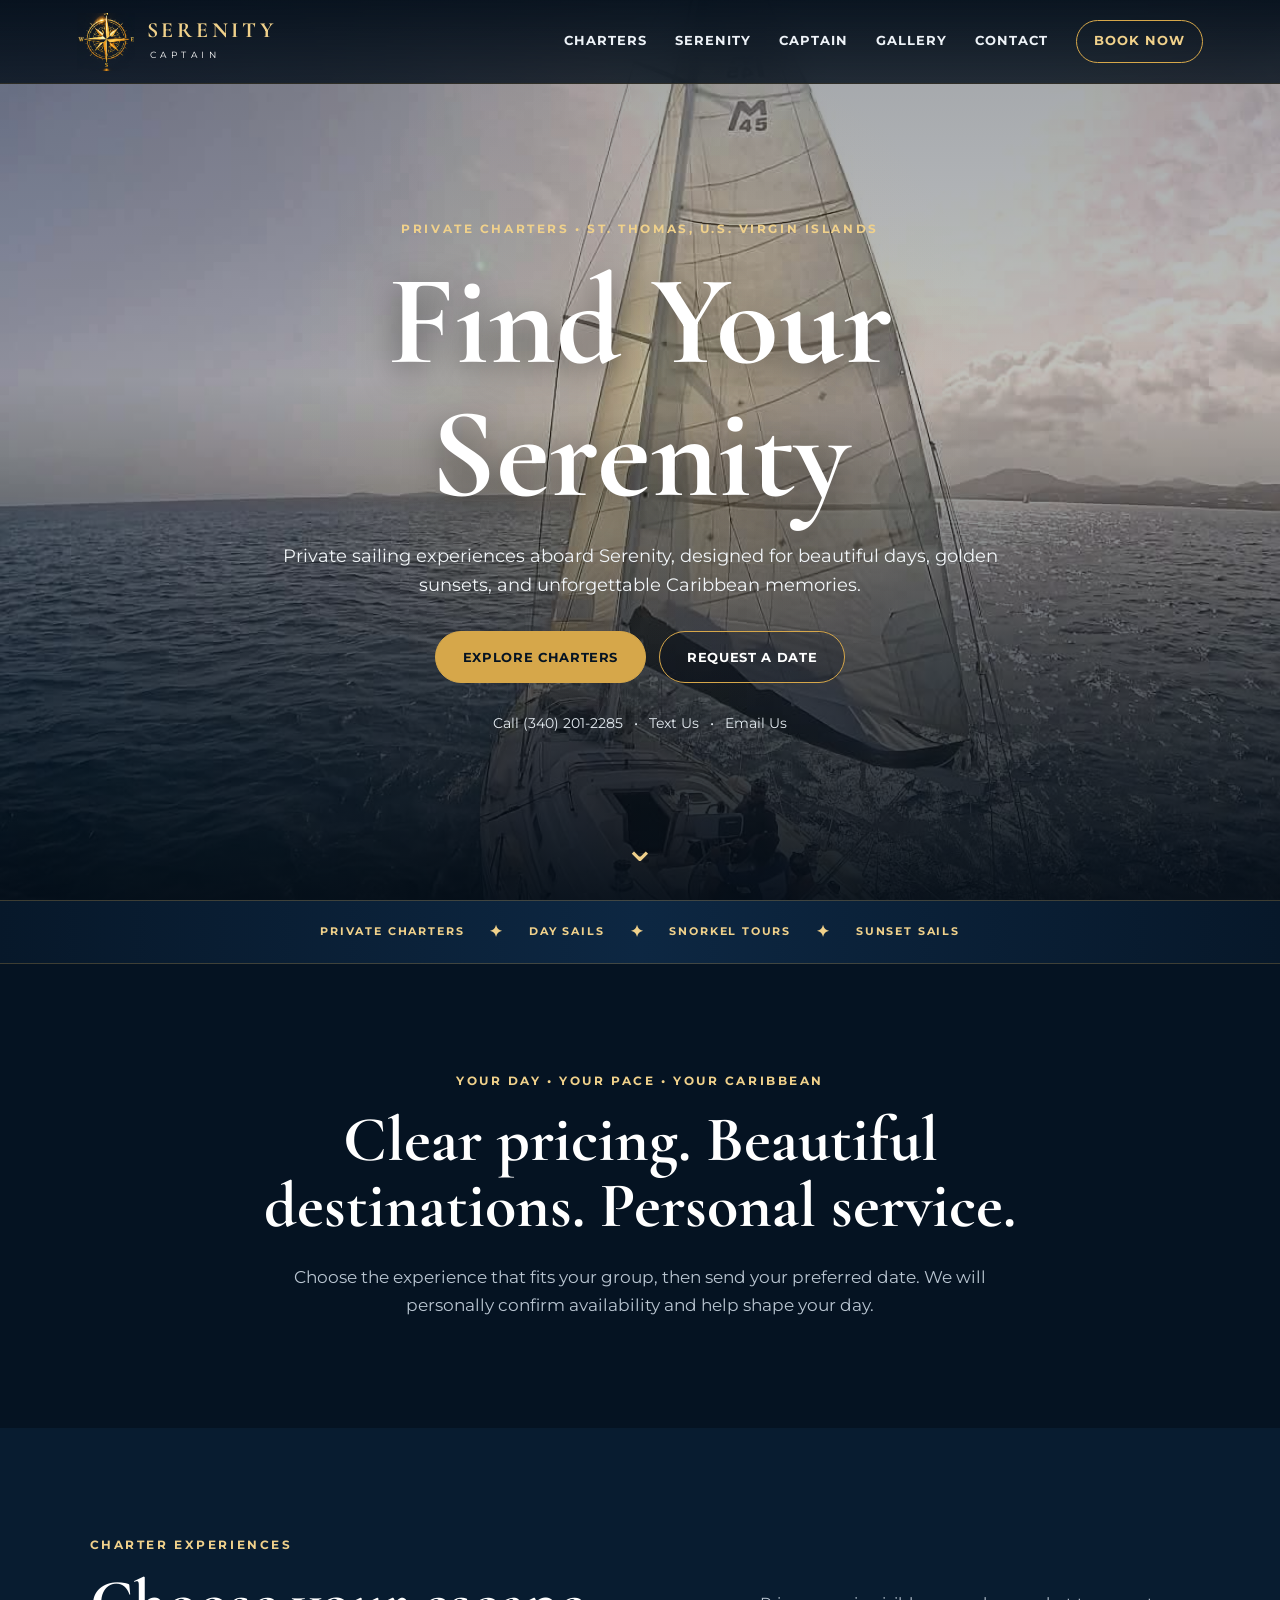
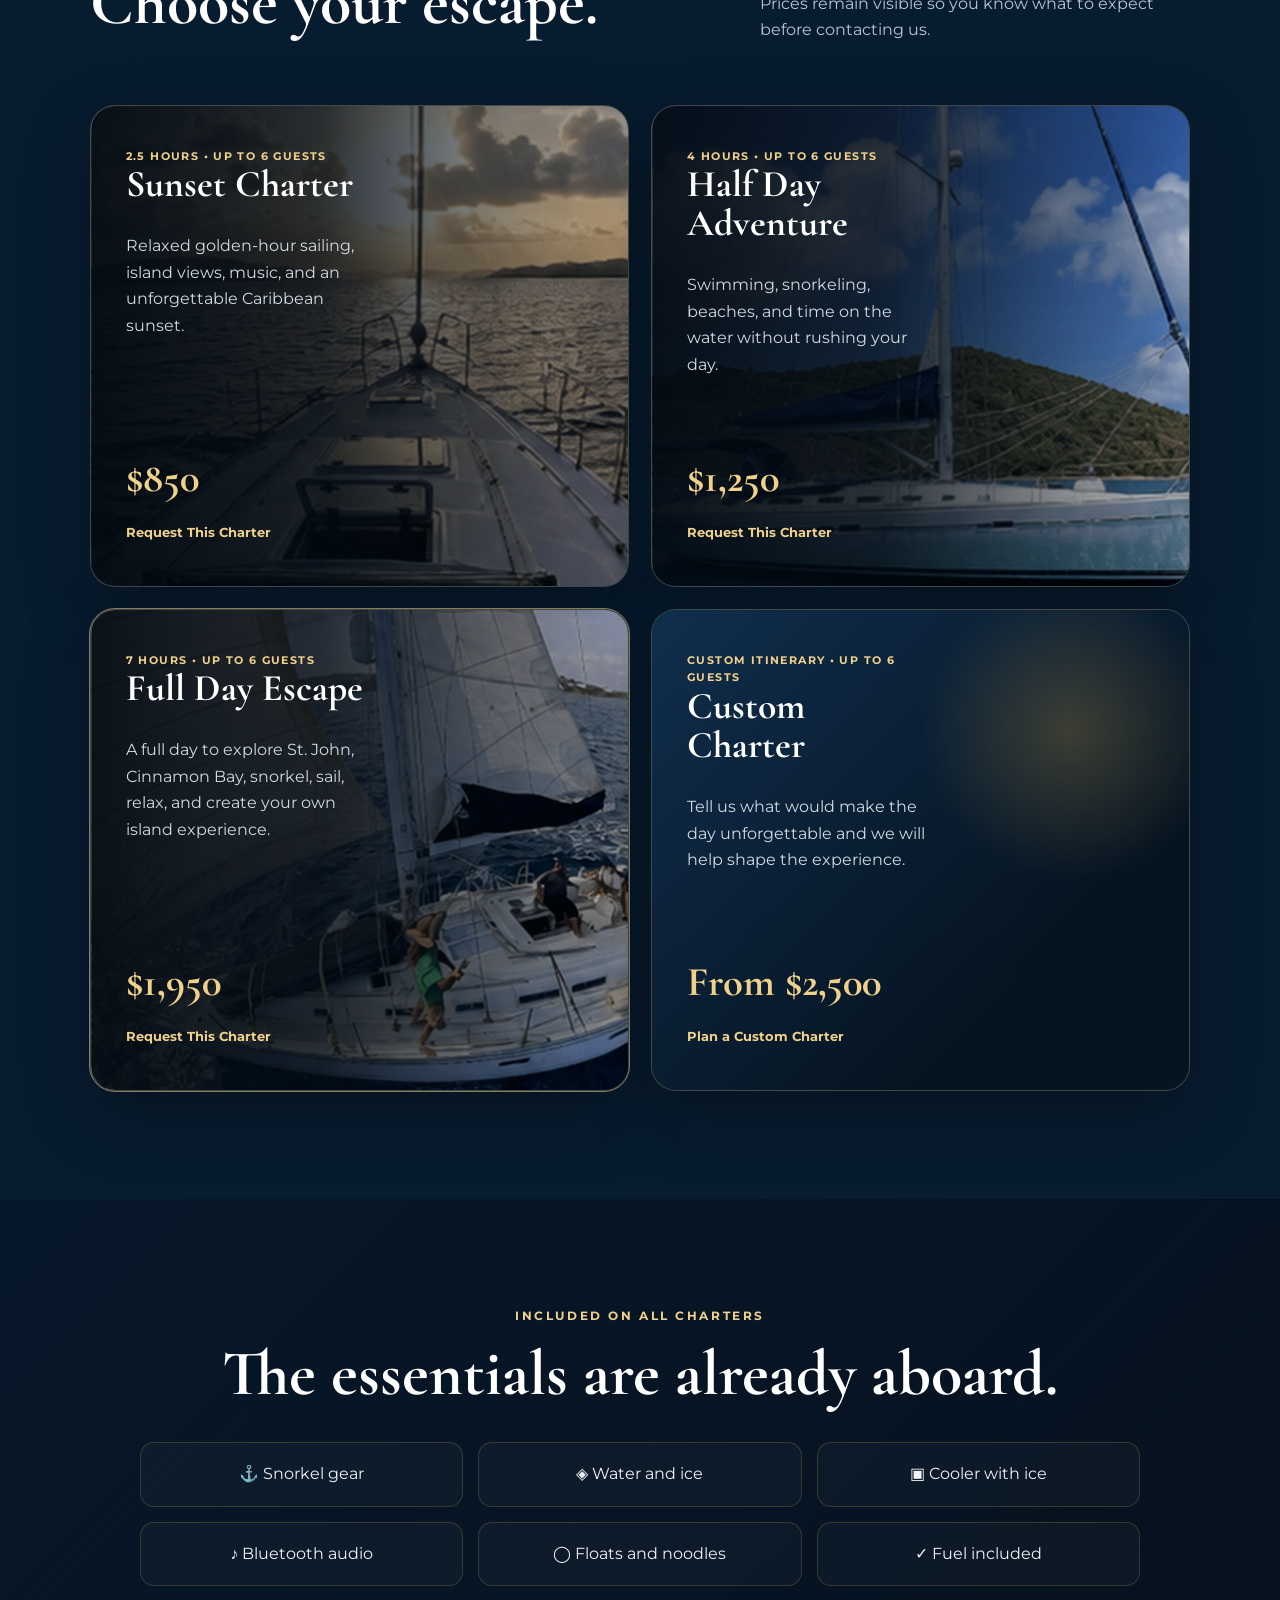
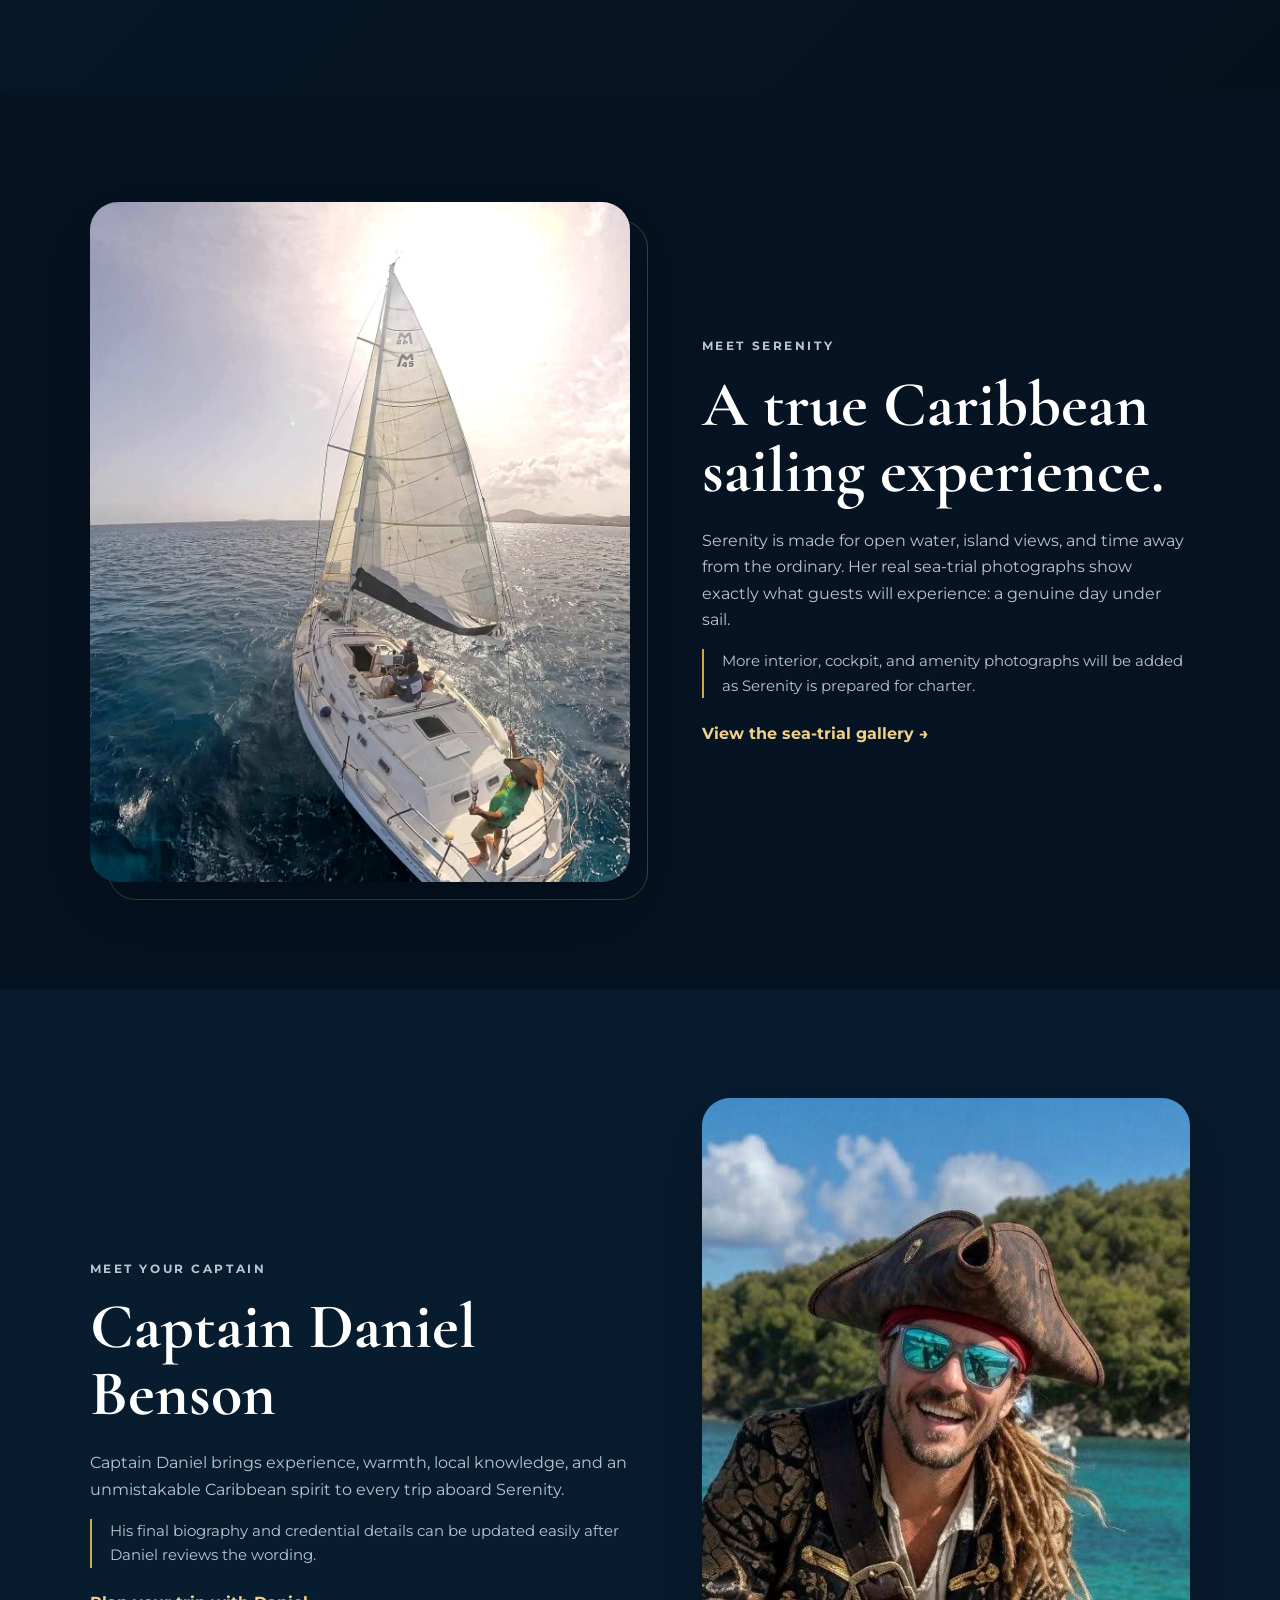
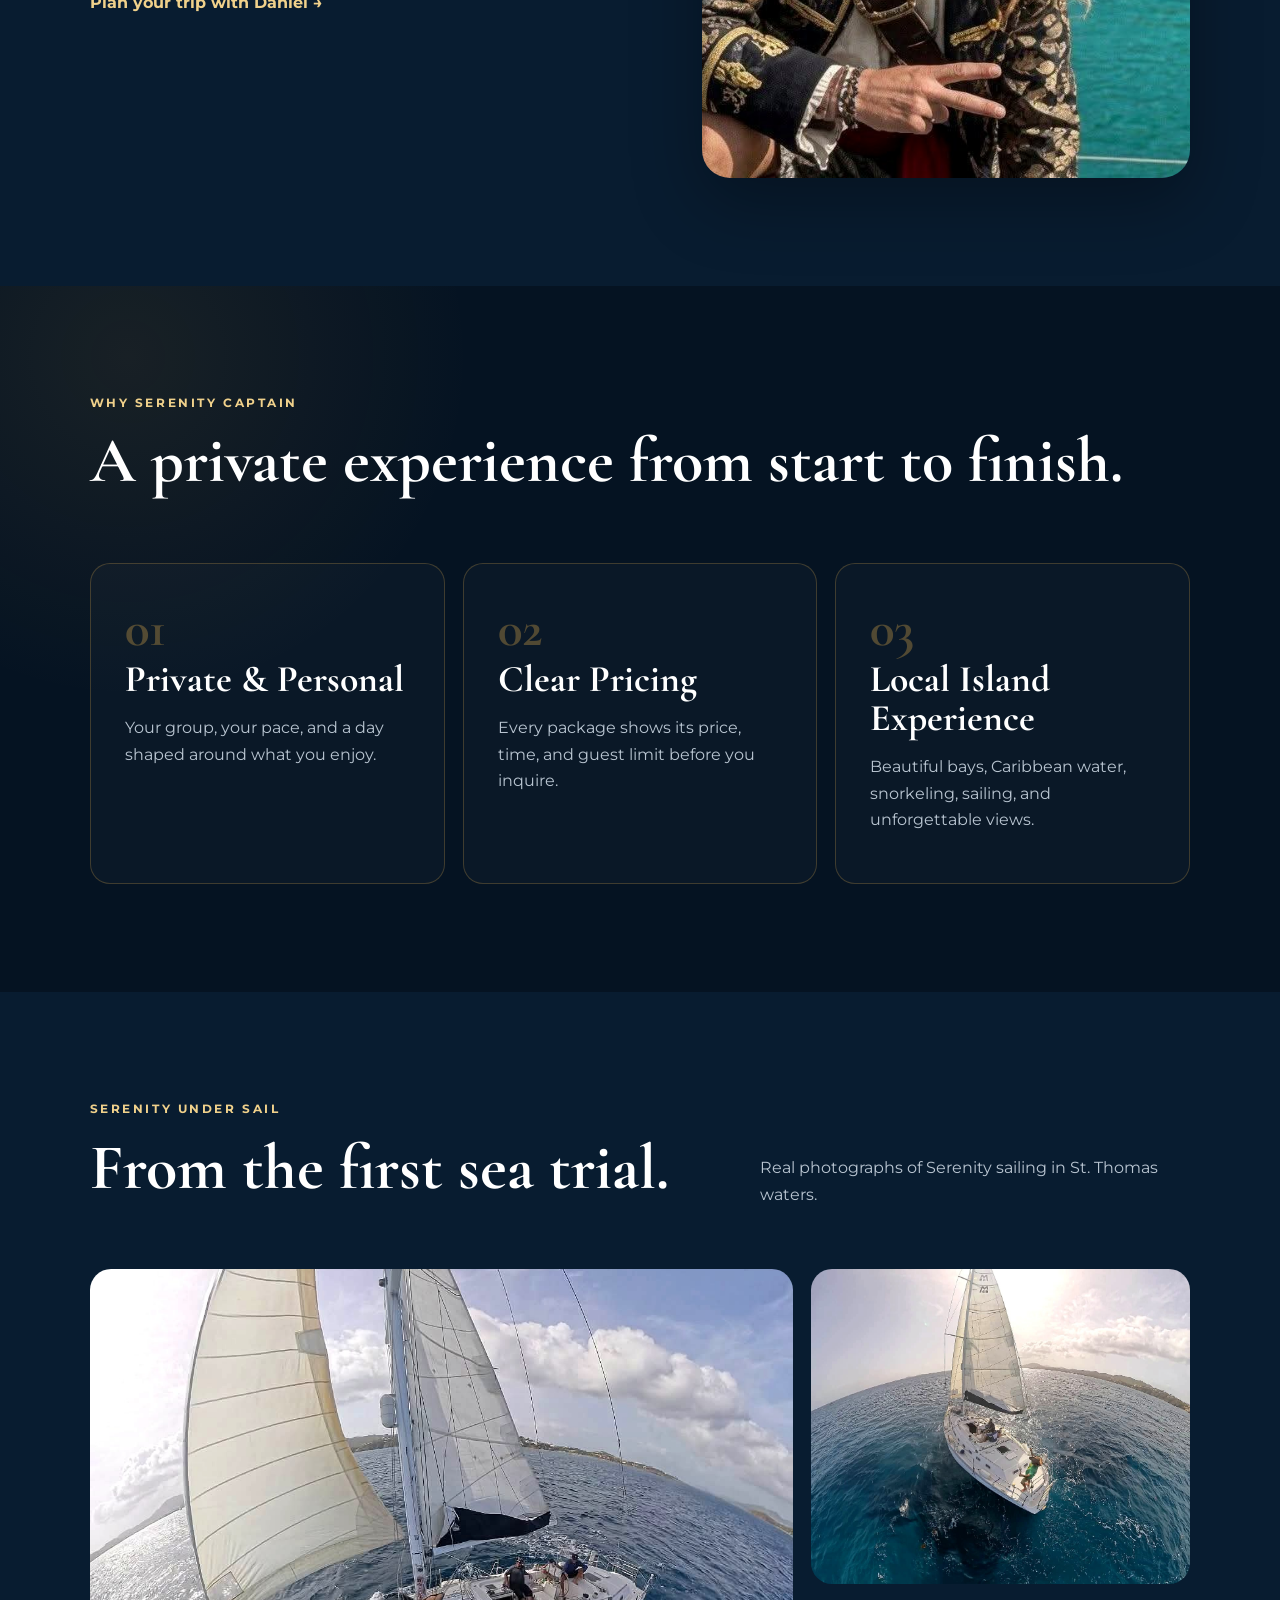
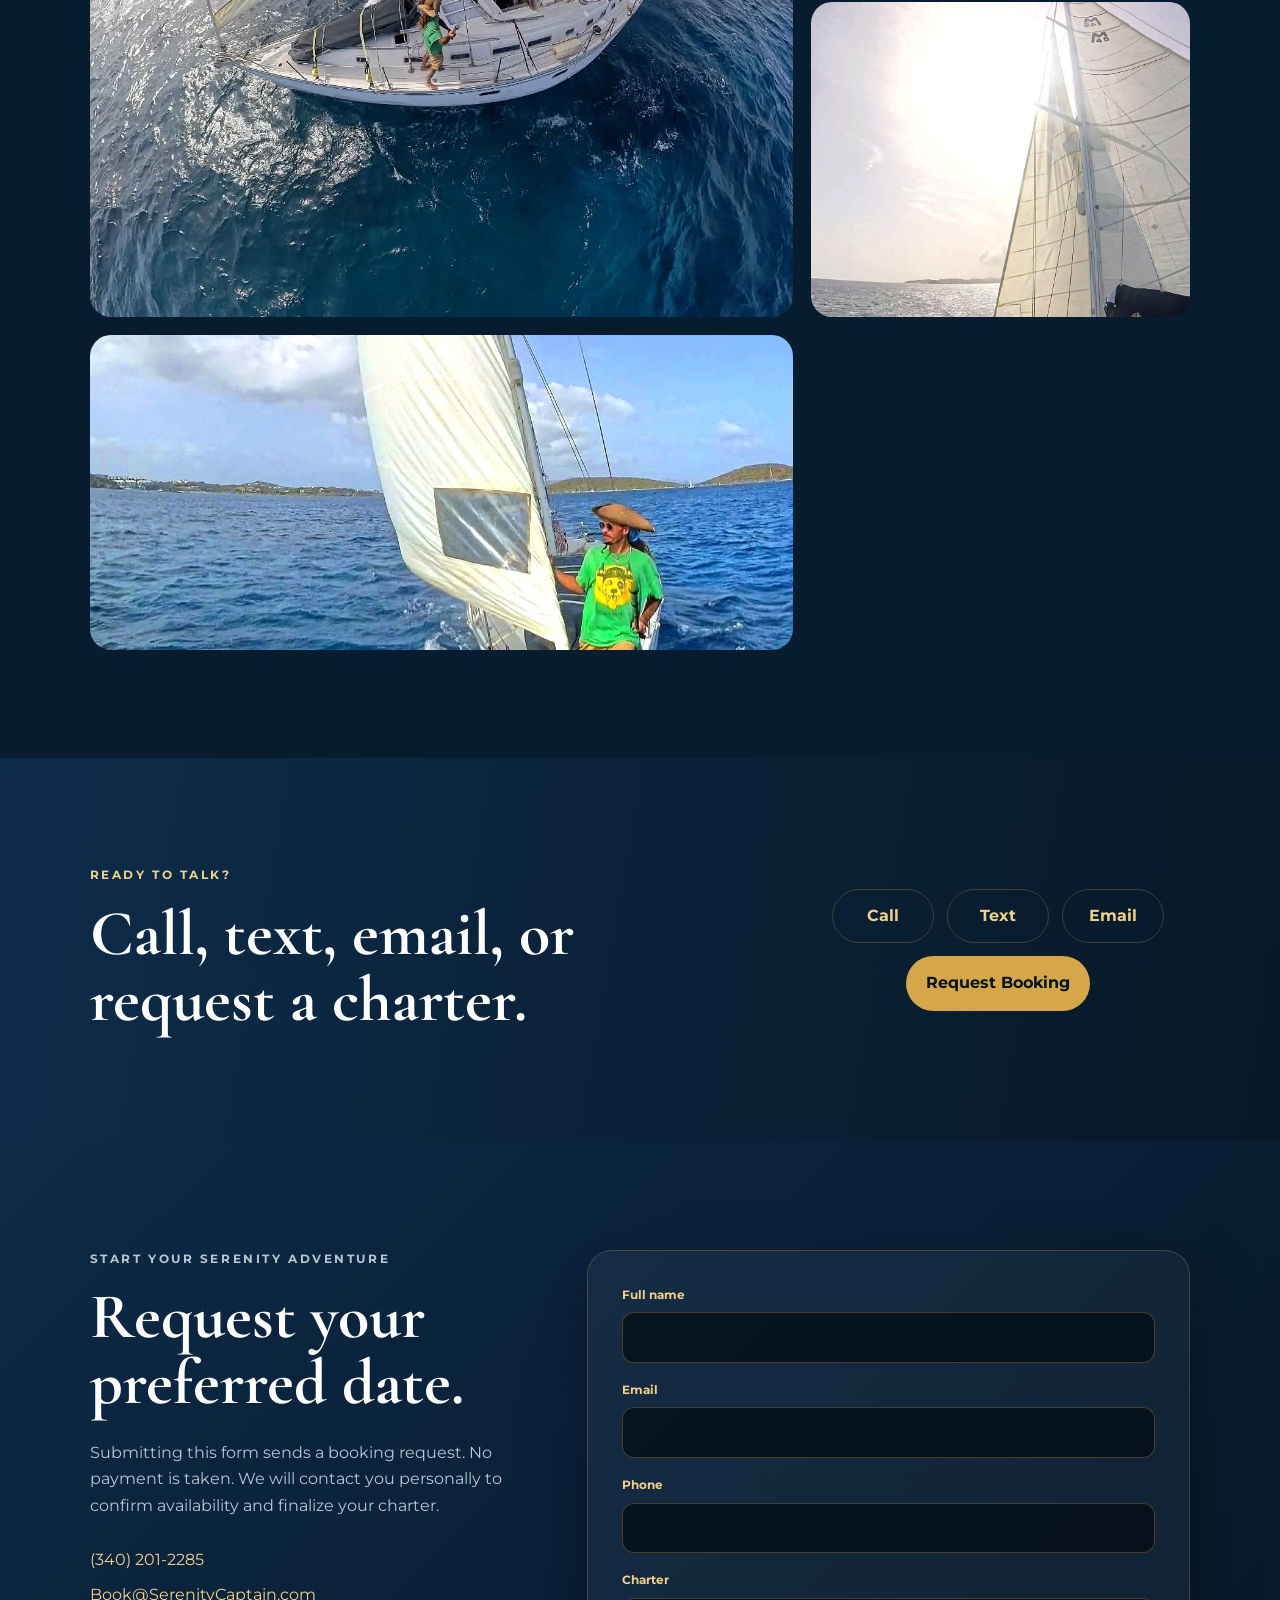
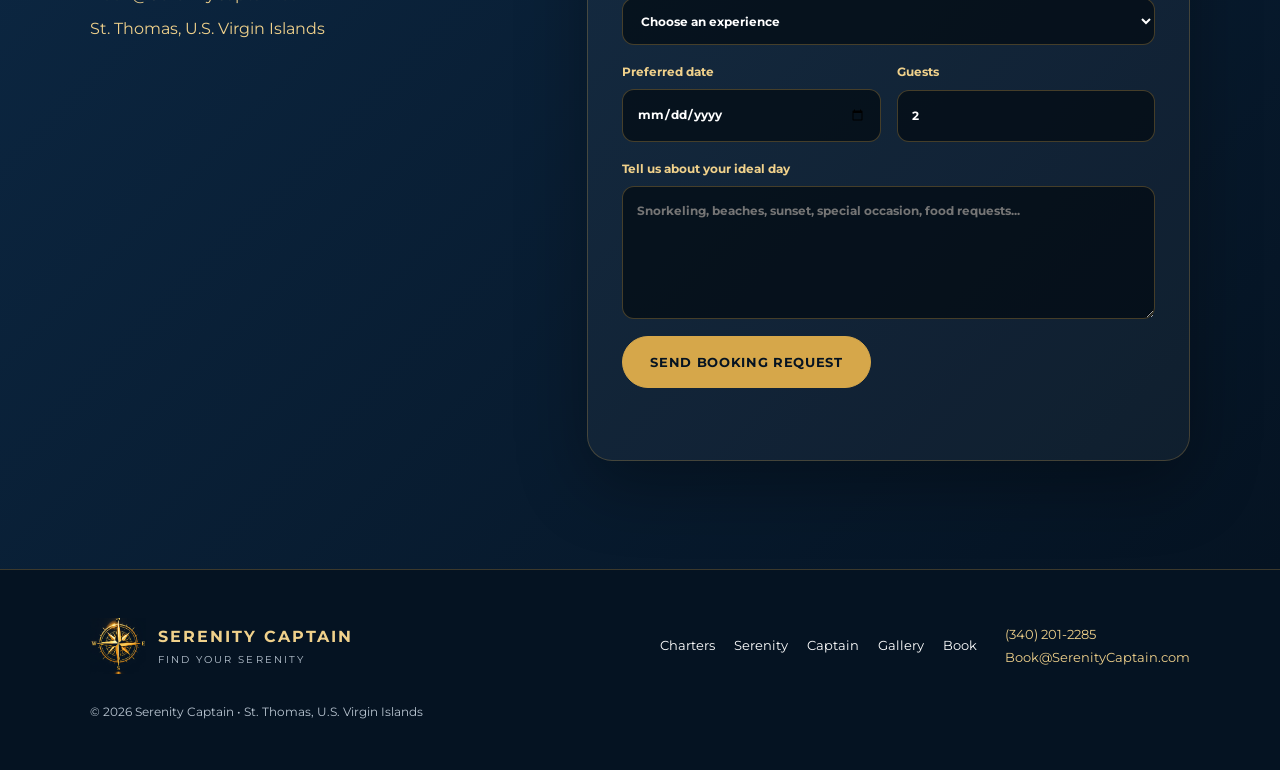
==== commit 74e837a4: "serenity v2 serenity captain v2" ====
--- a/index.html
+++ b/index.html
@@ -3,211 +3,70 @@
 <head>
   <meta charset="utf-8">
   <meta name="viewport" content="width=device-width, initial-scale=1">
-  <meta name="description" content="Serenity Captain private sailing charters in St. Thomas, U.S. Virgin Islands.">
   <title>Serenity Captain | Private Charters in St. Thomas</title>
+  <meta name="description" content="Private sailing charters aboard Serenity in St. Thomas, U.S. Virgin Islands. Clear pricing, beautiful destinations, and personal service.">
+  <link rel="canonical" href="https://serenitycaptain.com/">
+  <meta name="theme-color" content="#061425">
+  <meta property="og:title" content="Serenity Captain | Find Your Serenity">
+  <meta property="og:description" content="Private sailing charters in St. Thomas, U.S. Virgin Islands. Clear pricing and unforgettable Caribbean experiences.">
+  <meta property="og:type" content="website">
+  <meta property="og:url" content="https://serenitycaptain.com/">
+  <meta property="og:image" content="https://serenitycaptain.com/assets/social-preview.jpg">
+  <meta property="og:image:width" content="1200">
+  <meta property="og:image:height" content="630">
+  <meta name="twitter:card" content="summary_large_image">
+  <meta name="twitter:title" content="Serenity Captain | Find Your Serenity">
+  <meta name="twitter:description" content="Private sailing charters in St. Thomas, U.S. Virgin Islands.">
+  <meta name="twitter:image" content="https://serenitycaptain.com/assets/social-preview.jpg">
+  <link rel="icon" href="assets/favicon.png">
   <link rel="preconnect" href="https://fonts.googleapis.com">
   <link rel="preconnect" href="https://fonts.gstatic.com" crossorigin>
   <link href="https://fonts.googleapis.com/css2?family=Cormorant+Garamond:wght@500;600;700&family=Montserrat:wght@400;500;600;700&display=swap" rel="stylesheet">
   <link rel="stylesheet" href="styles.css">
 </head>
 <body>
+<a class="skip-link" href="#main">Skip to content</a>
 <header class="site-header" id="top">
   <a class="brand" href="#top" aria-label="Serenity Captain home">
-    <img src="assets/compass-logo.jpg" alt="Serenity Captain gold compass">
-    <span>
-      <strong>SERENITY</strong>
-      <small>CAPTAIN</small>
-    </span>
+    <img src="assets/compass-logo.png" alt="Serenity Captain gold compass rose">
+    <span><strong>SERENITY</strong><small>CAPTAIN</small></span>
   </a>
-  <button class="menu-toggle" aria-label="Open navigation">☰</button>
-  <nav>
-    <a href="#charters">Charters</a>
-    <a href="#serenity">Serenity</a>
-    <a href="#captain">Captain</a>
-    <a href="#gallery">Gallery</a>
-    <a class="nav-cta" href="#book">Book Now</a>
+  <button class="menu-toggle" aria-label="Open navigation" aria-expanded="false" aria-controls="site-nav"><span></span><span></span><span></span></button>
+  <nav id="site-nav" aria-label="Primary navigation">
+    <a href="#charters">Charters</a><a href="#serenity">Serenity</a><a href="#captain">Captain</a><a href="#gallery">Gallery</a><a href="#contact">Contact</a><a class="nav-cta" href="#book">Book Now</a>
   </nav>
 </header>
-
-<main>
-<section class="hero">
-  <div class="hero-overlay"></div>
-  <div class="hero-content">
+<main id="main">
+<section class="hero" aria-label="Serenity Captain private charters">
+  <div class="hero-content reveal">
     <p class="eyebrow">PRIVATE CHARTERS • ST. THOMAS, U.S. VIRGIN ISLANDS</p>
     <h1>Find Your Serenity</h1>
-    <p class="hero-copy">Private sailing experiences aboard Serenity, created for unforgettable days on Caribbean water.</p>
-    <div class="hero-actions">
-      <a class="button button-gold" href="#charters">Explore Charters</a>
-      <a class="button button-outline" href="#book">Request a Date</a>
-    </div>
-    <div class="hero-contact">
-      <a href="tel:+13402012285">(340) 201-2285</a>
-      <span>•</span>
-      <a href="mailto:Book@SerenityCaptain.com">Book@SerenityCaptain.com</a>
-    </div>
+    <p class="hero-copy">Private sailing experiences aboard Serenity, designed for beautiful days, golden sunsets, and unforgettable Caribbean memories.</p>
+    <div class="hero-actions"><a class="button gold" href="#charters">Explore Charters</a><a class="button outline" href="#book">Request a Date</a></div>
+    <div class="hero-contact"><a href="tel:+13402012285">Call (340) 201-2285</a><span>•</span><a href="sms:+13402012285">Text Us</a><span>•</span><a href="mailto:Book@SerenityCaptain.com">Email Us</a></div>
+  </div>
+  <a class="scroll-cue" href="#charters" aria-label="Scroll to charter options">⌄</a>
+</section>
+<section class="promise-strip" aria-label="Serenity Captain services"><span>PRIVATE CHARTERS</span><b>✦</b><span>DAY SAILS</span><b>✦</b><span>SNORKEL TOURS</span><b>✦</b><span>SUNSET SAILS</span></section>
+<section class="intro section reveal"><p class="eyebrow">YOUR DAY • YOUR PACE • YOUR CARIBBEAN</p><h2>Clear pricing. Beautiful destinations. Personal service.</h2><p>Choose the experience that fits your group, then send your preferred date. We will personally confirm availability and help shape your day.</p></section>
+<section id="charters" class="section charters-section">
+  <div class="section-heading reveal"><div><p class="eyebrow">CHARTER EXPERIENCES</p><h2>Choose your escape.</h2></div><p>Prices remain visible so you know what to expect before contacting us.</p></div>
+  <div class="charter-grid">
+    <article class="charter-card reveal" style="--bg:url('assets/charter-sunset.jpg')"><div class="card-content"><span>2.5 HOURS • UP TO 6 GUESTS</span><h3>Sunset Charter</h3><p>Relaxed golden-hour sailing, island views, music, and an unforgettable Caribbean sunset.</p><strong>$850</strong><a href="#book" data-charter="Sunset Charter — $850">Request This Charter</a></div></article>
+    <article class="charter-card reveal" style="--bg:url('assets/charter-half-day.jpg')"><div class="card-content"><span>4 HOURS • UP TO 6 GUESTS</span><h3>Half Day Adventure</h3><p>Swimming, snorkeling, beaches, and time on the water without rushing your day.</p><strong>$1,250</strong><a href="#book" data-charter="Half Day Adventure — $1,250">Request This Charter</a></div></article>
+    <article class="charter-card featured reveal" style="--bg:url('assets/charter-full-day.jpg')"><div class="card-content"><span>7 HOURS • UP TO 6 GUESTS</span><h3>Full Day Escape</h3><p>A full day to explore St. John, Cinnamon Bay, snorkel, sail, relax, and create your own island experience.</p><strong>$1,950</strong><a href="#book" data-charter="Full Day Escape — $1,950">Request This Charter</a></div></article>
+    <article class="charter-card custom reveal"><div class="card-content"><span>CUSTOM ITINERARY • UP TO 6 GUESTS</span><h3>Custom Charter</h3><p>Tell us what would make the day unforgettable and we will help shape the experience.</p><strong>From $2,500</strong><a href="#book" data-charter="Custom Charter — from $2,500">Plan a Custom Charter</a></div></article>
   </div>
 </section>
-
-<section class="intro section">
-  <p class="eyebrow">PRIVATE CHARTERS IN PARADISE</p>
-  <h2>Your day. Your pace. Your Caribbean.</h2>
-  <p>Choose a relaxing sunset sail, a half-day adventure, a full day on the water, or a custom experience designed around your group.</p>
-</section>
-
-<section class="charters section" id="charters">
-  <div class="section-heading">
-    <div>
-      <p class="eyebrow">OUR CHARTER EXPERIENCES</p>
-      <h2>Clear pricing. No guessing.</h2>
-    </div>
-    <p>Every package displays the time, guest limit, price, and what is included.</p>
-  </div>
-
-  <div class="charter-grid">
-    <article class="charter-card">
-      <span class="card-number">01</span>
-      <p class="duration">2.5 HOURS • UP TO 6 GUESTS</p>
-      <h3>Sunset Charter</h3>
-      <p>Golden-hour sailing, relaxed views, music, and time to unwind as the sun lowers over the islands.</p>
-      <strong class="price">$850</strong>
-      <a href="#book" data-charter="Sunset Charter">Request This Charter</a>
-    </article>
-
-    <article class="charter-card">
-      <span class="card-number">02</span>
-      <p class="duration">4 HOURS • UP TO 6 GUESTS</p>
-      <h3>Half Day Adventure</h3>
-      <p>Snorkeling, swimming, island exploration, and plenty of time to enjoy the water without rushing.</p>
-      <strong class="price">$1,250</strong>
-      <a href="#book" data-charter="Half Day Adventure">Request This Charter</a>
-    </article>
-
-    <article class="charter-card featured">
-      <span class="card-number">03</span>
-      <p class="duration">7 HOURS • UP TO 6 GUESTS</p>
-      <h3>Full Day Escape</h3>
-      <p>A full day to explore, relax, snorkel, sail, and create your own unforgettable island experience.</p>
-      <strong class="price">$1,950</strong>
-      <a href="#book" data-charter="Full Day Escape">Request This Charter</a>
-    </article>
-
-    <article class="charter-card">
-      <span class="card-number">04</span>
-      <p class="duration">CUSTOM ITINERARY • UP TO 6 GUESTS</p>
-      <h3>Custom Charter</h3>
-      <p>Your trip, your way. Tell us what would make the day unforgettable and we will help shape the experience.</p>
-      <strong class="price">From $2,500</strong>
-      <a href="#book" data-charter="Custom Charter">Plan a Custom Charter</a>
-    </article>
-  </div>
-</section>
-
-<section class="included section">
-  <div class="included-card">
-    <p class="eyebrow">INCLUDED ON ALL CHARTERS</p>
-    <h2>The essentials are already aboard.</h2>
-    <div class="included-grid">
-      <span>Snorkel gear</span>
-      <span>Water and ice</span>
-      <span>Cooler with ice</span>
-      <span>Bluetooth sound system</span>
-      <span>Floats and noodles</span>
-      <span>Fuel included</span>
-    </div>
-  </div>
-</section>
-
-<section class="split-section section" id="serenity">
-  <div class="split-image tall">
-    <img src="assets/serenity-2.jpg" alt="Serenity sailing in the Caribbean">
-  </div>
-  <div class="split-copy">
-    <p class="eyebrow">MEET SERENITY</p>
-    <h2>A real sailing experience on a classic Caribbean yacht.</h2>
-    <p>Serenity is built for days under sail, open water, island views, and time away from the ordinary. The first sea-trial photographs show her doing exactly what she was meant to do—moving beautifully through Caribbean water.</p>
-    <p class="note">More interior, cockpit, and amenity photographs will be added after the boat is prepared for charter.</p>
-    <a class="text-link" href="#gallery">View the sea-trial gallery →</a>
-  </div>
-</section>
-
-<section class="captain section" id="captain">
-  <div class="captain-copy">
-    <p class="eyebrow">MEET YOUR CAPTAIN</p>
-    <h2>Captain Daniel Benson</h2>
-    <p>Daniel brings an unmistakable Caribbean spirit to the experience and knows how to make a day on the water feel relaxed, personal, and memorable.</p>
-    <p class="note">Captain Daniel’s complete biography, credentials, and sailing background will be added after his final information is received.</p>
-  </div>
-  <div class="captain-photo">
-    <img src="assets/daniel-1.jpg" alt="Captain Daniel Benson">
-  </div>
-</section>
-
-<section class="gallery section" id="gallery">
-  <div class="section-heading">
-    <div>
-      <p class="eyebrow">SERENITY UNDER SAIL</p>
-      <h2>From the first sea trial.</h2>
-    </div>
-    <p>Real photographs of Serenity sailing in St. Thomas waters.</p>
-  </div>
-  <div class="gallery-grid">
-    <figure class="wide"><img src="assets/serenity-3.jpg" alt="Serenity sailing from an aerial view"></figure>
-    <figure><img src="assets/serenity-1.jpg" alt="Serenity underway"></figure>
-    <figure><img src="assets/serenity-4.jpg" alt="View from aboard Serenity under sail"></figure>
-    <figure><img src="assets/daniel-2.jpg" alt="Captain Daniel aboard a sailboat"></figure>
-  </div>
-</section>
-
-<section class="booking section" id="book">
-  <div class="booking-copy">
-    <p class="eyebrow">REQUEST YOUR CHARTER</p>
-    <h2>Start planning your day aboard Serenity.</h2>
-    <p>Send your preferred date and charter choice. This first version sends the details directly to your email app. Online calendar availability, deposits, payments, and digital waivers will be connected next.</p>
-    <div class="contact-panel">
-      <a href="tel:+13402012285">(340) 201-2285</a>
-      <a href="mailto:Book@SerenityCaptain.com">Book@SerenityCaptain.com</a>
-      <span>St. Thomas, U.S. Virgin Islands</span>
-    </div>
-  </div>
-
-  <form id="booking-form">
-    <label>Full name<input required name="name" type="text" autocomplete="name"></label>
-    <label>Email<input required name="email" type="email" autocomplete="email"></label>
-    <label>Phone<input required name="phone" type="tel" autocomplete="tel"></label>
-    <label>Charter
-      <select required name="charter" id="charter-select">
-        <option value="">Choose an experience</option>
-        <option>Sunset Charter — $850</option>
-        <option>Half Day Adventure — $1,250</option>
-        <option>Full Day Escape — $1,950</option>
-        <option>Custom Charter — from $2,500</option>
-      </select>
-    </label>
-    <div class="form-row">
-      <label>Preferred date<input required name="date" type="date"></label>
-      <label>Guests<input required name="guests" type="number" min="1" max="6" value="2"></label>
-    </div>
-    <label>Tell us about your ideal day<textarea name="notes" rows="5" placeholder="Snorkeling, sunset, special occasion, favorite music, food requests..."></textarea></label>
-    <button class="button button-gold" type="submit">Send Booking Request</button>
-    <p class="form-status" id="form-status"></p>
-  </form>
-</section>
+<section class="included section reveal"><p class="eyebrow">INCLUDED ON ALL CHARTERS</p><h2>The essentials are already aboard.</h2><div class="included-grid"><span>⚓ Snorkel gear</span><span>◈ Water and ice</span><span>▣ Cooler with ice</span><span>♪ Bluetooth audio</span><span>◯ Floats and noodles</span><span>✓ Fuel included</span></div></section>
+<section id="serenity" class="split section"><div class="image-frame reveal"><img src="assets/serenity-2.jpg" alt="Serenity sailing in the Caribbean" loading="lazy"></div><div class="split-copy reveal"><p class="eyebrow">MEET SERENITY</p><h2>A true Caribbean sailing experience.</h2><p>Serenity is made for open water, island views, and time away from the ordinary. Her real sea-trial photographs show exactly what guests will experience: a genuine day under sail.</p><p class="note">More interior, cockpit, and amenity photographs will be added as Serenity is prepared for charter.</p><a class="text-link" href="#gallery">View the sea-trial gallery →</a></div></section>
+<section id="captain" class="split reverse section captain-section"><div class="image-frame reveal"><img src="assets/daniel-1.jpg" alt="Captain Daniel Benson" loading="lazy"></div><div class="split-copy reveal"><p class="eyebrow">MEET YOUR CAPTAIN</p><h2>Captain Daniel Benson</h2><p>Captain Daniel brings experience, warmth, local knowledge, and an unmistakable Caribbean spirit to every trip aboard Serenity.</p><p class="note">His final biography and credential details can be updated easily after Daniel reviews the wording.</p><a class="text-link" href="#book">Plan your trip with Daniel →</a></div></section>
+<section class="why section"><div class="section-heading reveal"><div><p class="eyebrow">WHY SERENITY CAPTAIN</p><h2>A private experience from start to finish.</h2></div></div><div class="why-grid"><article class="reveal"><b>01</b><h3>Private & Personal</h3><p>Your group, your pace, and a day shaped around what you enjoy.</p></article><article class="reveal"><b>02</b><h3>Clear Pricing</h3><p>Every package shows its price, time, and guest limit before you inquire.</p></article><article class="reveal"><b>03</b><h3>Local Island Experience</h3><p>Beautiful bays, Caribbean water, snorkeling, sailing, and unforgettable views.</p></article></div></section>
+<section id="gallery" class="section gallery-section"><div class="section-heading reveal"><div><p class="eyebrow">SERENITY UNDER SAIL</p><h2>From the first sea trial.</h2></div><p>Real photographs of Serenity sailing in St. Thomas waters.</p></div><div class="gallery"><figure class="gallery-tall reveal"><img src="assets/serenity-3.jpg" alt="Serenity under sail from above" loading="lazy"></figure><figure class="reveal"><img src="assets/serenity-1.jpg" alt="Serenity underway" loading="lazy"></figure><figure class="reveal"><img src="assets/serenity-4.jpg" alt="View aboard Serenity under sail" loading="lazy"></figure><figure class="reveal"><img src="assets/daniel-2.jpg" alt="Captain Daniel aboard a sailboat" loading="lazy"></figure></div></section>
+<section id="contact" class="contact-band section reveal"><div><p class="eyebrow">READY TO TALK?</p><h2>Call, text, email, or request a charter.</h2></div><div class="contact-actions"><a href="tel:+13402012285">Call</a><a href="sms:+13402012285">Text</a><a href="mailto:Book@SerenityCaptain.com">Email</a><a class="primary" href="#book">Request Booking</a></div></section>
+<section id="book" class="booking section"><div class="booking-copy reveal"><p class="eyebrow">START YOUR SERENITY ADVENTURE</p><h2>Request your preferred date.</h2><p>Submitting this form sends a booking request. No payment is taken. We will contact you personally to confirm availability and finalize your charter.</p><div class="booking-details"><a href="tel:+13402012285">(340) 201-2285</a><a href="mailto:Book@SerenityCaptain.com">Book@SerenityCaptain.com</a><span>St. Thomas, U.S. Virgin Islands</span></div></div>
+<form id="booking-form" class="reveal"><label>Full name<input required name="name" type="text" autocomplete="name"></label><label>Email<input required type="email" name="email" autocomplete="email"></label><label>Phone<input required type="tel" name="phone" autocomplete="tel"></label><label>Charter<select required name="charter" id="charter-select"><option value="">Choose an experience</option><option>Sunset Charter — $850</option><option>Half Day Adventure — $1,250</option><option>Full Day Escape — $1,950</option><option>Custom Charter — from $2,500</option></select></label><div class="form-row"><label>Preferred date<input required type="date" name="date"></label><label>Guests<input required type="number" min="1" max="6" value="2" name="guests"></label></div><label>Tell us about your ideal day<textarea name="notes" rows="5" placeholder="Snorkeling, beaches, sunset, special occasion, food requests..."></textarea></label><button class="button gold" type="submit">Send Booking Request</button><p id="form-status" class="form-status" aria-live="polite"></p></form></section>
 </main>
-
-<footer>
-  <div class="footer-brand">
-    <img src="assets/compass-logo.jpg" alt="">
-    <div><strong>SERENITY CAPTAIN</strong><span>FIND YOUR SERENITY</span></div>
-  </div>
-  <div class="footer-links">
-    <a href="#charters">Charters</a>
-    <a href="#serenity">Serenity</a>
-    <a href="#captain">Captain</a>
-    <a href="#book">Book</a>
-  </div>
-  <p>© <span id="year"></span> Serenity Captain • St. Thomas, U.S. Virgin Islands</p>
-</footer>
-
+<footer><div class="footer-brand"><img src="assets/compass-logo.png" alt=""><div><strong>SERENITY CAPTAIN</strong><span>FIND YOUR SERENITY</span></div></div><div class="footer-links"><a href="#charters">Charters</a><a href="#serenity">Serenity</a><a href="#captain">Captain</a><a href="#gallery">Gallery</a><a href="#book">Book</a></div><div class="footer-contact"><a href="tel:+13402012285">(340) 201-2285</a><a href="mailto:Book@SerenityCaptain.com">Book@SerenityCaptain.com</a></div><p>© <span id="year"></span> Serenity Captain • St. Thomas, U.S. Virgin Islands</p></footer>
 <script src="script.js"></script>
-</body>
-</html>
+</body></html>
--- a/styles.css
+++ b/styles.css
@@ -1,155 +1 @@
-
-:root {
-  --navy: #061425;
-  --navy-2: #0a1d32;
-  --navy-3: #102944;
-  --gold: #d7a84a;
-  --gold-light: #f2d28a;
-  --cream: #f8f2e7;
-  --white: #ffffff;
-  --muted: #b8c3cf;
-  --line: rgba(215,168,74,.35);
-  --shadow: 0 24px 70px rgba(0,0,0,.28);
-}
-* { box-sizing: border-box; }
-html { scroll-behavior: smooth; }
-body {
-  margin: 0;
-  background: var(--navy);
-  color: var(--cream);
-  font-family: "Montserrat", sans-serif;
-  line-height: 1.7;
-}
-img { display: block; width: 100%; }
-a { color: inherit; text-decoration: none; }
-.site-header {
-  position: fixed; inset: 0 0 auto 0; z-index: 50;
-  display: flex; align-items: center; justify-content: space-between;
-  padding: 14px 5vw;
-  background: linear-gradient(to bottom, rgba(4,13,24,.95), rgba(4,13,24,.72));
-  backdrop-filter: blur(14px);
-  border-bottom: 1px solid rgba(215,168,74,.18);
-}
-.brand { display: flex; align-items: center; gap: 12px; }
-.brand img { width: 48px; height: 48px; object-fit: cover; border-radius: 50%; }
-.brand strong { display: block; font-family: "Cormorant Garamond", serif; font-size: 1.35rem; letter-spacing: .14em; color: var(--gold-light); }
-.brand small { display: block; letter-spacing: .48em; font-size: .65rem; text-align: center; }
-nav { display: flex; align-items: center; gap: 28px; font-size: .9rem; }
-nav a:hover { color: var(--gold-light); }
-.nav-cta { border: 1px solid var(--gold); padding: 9px 16px; border-radius: 999px; color: var(--gold-light); }
-.menu-toggle { display: none; background: none; border: 0; color: var(--gold-light); font-size: 1.8rem; }
-
-.hero {
-  min-height: 100vh; position: relative; display: grid; place-items: center; text-align: center;
-  background: url("assets/serenity-2.jpg") center 42% / cover no-repeat;
-}
-.hero-overlay {
-  position: absolute; inset: 0;
-  background:
-    linear-gradient(to bottom, rgba(2,10,19,.45), rgba(2,10,19,.28) 45%, rgba(2,10,19,.9)),
-    radial-gradient(circle at 50% 40%, rgba(215,168,74,.12), transparent 45%);
-}
-.hero-content { position: relative; max-width: 900px; padding: 150px 24px 70px; }
-.eyebrow { color: var(--gold-light); letter-spacing: .22em; font-size: .76rem; font-weight: 700; text-transform: uppercase; }
-h1, h2, h3 { font-family: "Cormorant Garamond", serif; line-height: 1.05; margin-top: 0; }
-h1 { font-size: clamp(4rem, 10vw, 8rem); margin-bottom: 22px; text-shadow: 0 10px 30px rgba(0,0,0,.45); }
-h2 { font-size: clamp(2.7rem, 5vw, 4.6rem); margin-bottom: 24px; }
-h3 { font-size: 2.2rem; margin-bottom: 14px; }
-.hero-copy { max-width: 720px; margin: 0 auto 32px; font-size: 1.13rem; color: #eef3f8; }
-.hero-actions { display: flex; justify-content: center; flex-wrap: wrap; gap: 14px; }
-.button { display: inline-flex; align-items: center; justify-content: center; min-height: 52px; padding: 0 26px; border-radius: 999px; font-weight: 700; border: 1px solid var(--gold); cursor: pointer; font-family: inherit; }
-.button-gold { background: var(--gold); color: #071321; }
-.button-gold:hover { background: var(--gold-light); }
-.button-outline { background: rgba(4,13,24,.25); color: var(--white); }
-.hero-contact { margin-top: 30px; display: flex; justify-content: center; gap: 12px; flex-wrap: wrap; color: #e7edf3; font-size: .9rem; }
-.hero-contact a:hover { color: var(--gold-light); }
-
-.section { padding: 110px 7vw; }
-.intro { max-width: 900px; margin: auto; text-align: center; }
-.intro p:last-child { color: var(--muted); font-size: 1.1rem; }
-
-.section-heading { display: flex; justify-content: space-between; align-items: end; gap: 40px; margin-bottom: 48px; }
-.section-heading > p { max-width: 430px; color: var(--muted); }
-
-.charters { background: var(--navy-2); }
-.charter-grid { display: grid; grid-template-columns: repeat(4, 1fr); gap: 18px; }
-.charter-card {
-  position: relative; min-height: 460px; padding: 34px 28px;
-  background: linear-gradient(160deg, rgba(255,255,255,.035), rgba(255,255,255,.01));
-  border: 1px solid var(--line); border-radius: 22px;
-  display: flex; flex-direction: column;
-}
-.charter-card.featured { background: linear-gradient(160deg, rgba(215,168,74,.14), rgba(255,255,255,.02)); transform: translateY(-12px); }
-.card-number { position: absolute; right: 22px; top: 16px; font-family: "Cormorant Garamond", serif; font-size: 3rem; color: rgba(215,168,74,.18); }
-.duration { color: var(--gold-light); font-size: .7rem; letter-spacing: .12em; font-weight: 700; }
-.charter-card p:not(.duration) { color: var(--muted); }
-.price { font-family: "Cormorant Garamond", serif; font-size: 2.35rem; color: var(--gold-light); margin-top: auto; }
-.charter-card a { margin-top: 22px; color: var(--gold-light); font-weight: 700; }
-
-.included { background: linear-gradient(135deg, #08192b, #06111e); }
-.included-card { border: 1px solid var(--line); border-radius: 26px; padding: 50px; text-align: center; box-shadow: var(--shadow); }
-.included-grid { display: grid; grid-template-columns: repeat(3, 1fr); gap: 16px; margin-top: 30px; }
-.included-grid span { border: 1px solid rgba(215,168,74,.2); background: rgba(255,255,255,.025); padding: 18px; border-radius: 14px; }
-
-.split-section, .captain { display: grid; grid-template-columns: 1.05fr .95fr; align-items: center; gap: 70px; }
-.split-image img { max-height: 760px; object-fit: cover; border-radius: 28px; box-shadow: var(--shadow); }
-.split-copy p, .captain-copy p { color: var(--muted); }
-.note { border-left: 2px solid var(--gold); padding-left: 18px; font-size: .92rem; }
-.text-link { color: var(--gold-light); font-weight: 700; }
-
-.captain { background: var(--navy-2); }
-.captain-photo img { max-height: 620px; object-fit: cover; border-radius: 28px; box-shadow: var(--shadow); }
-
-.gallery-grid { display: grid; grid-template-columns: 1.3fr .7fr; grid-auto-rows: 330px; gap: 18px; }
-.gallery-grid figure { margin: 0; overflow: hidden; border-radius: 20px; }
-.gallery-grid figure.wide { grid-row: span 2; }
-.gallery-grid img { height: 100%; object-fit: cover; transition: transform .5s ease; }
-.gallery-grid figure:hover img { transform: scale(1.03); }
-
-.booking { background: linear-gradient(135deg, #102944, #061425); display: grid; grid-template-columns: .8fr 1.2fr; gap: 70px; }
-.booking-copy > p { color: var(--muted); }
-.contact-panel { display: grid; gap: 10px; margin-top: 30px; color: var(--gold-light); }
-form { background: rgba(255,255,255,.045); border: 1px solid var(--line); border-radius: 24px; padding: 34px; }
-label { display: grid; gap: 8px; margin-bottom: 18px; font-size: .82rem; font-weight: 700; color: var(--gold-light); }
-input, select, textarea {
-  width: 100%; border-radius: 12px; border: 1px solid rgba(215,168,74,.28);
-  background: rgba(3,12,22,.72); color: var(--white); padding: 14px;
-  font: inherit; outline: none;
-}
-input:focus, select:focus, textarea:focus { border-color: var(--gold); box-shadow: 0 0 0 3px rgba(215,168,74,.12); }
-.form-row { display: grid; grid-template-columns: 1fr 1fr; gap: 16px; }
-.form-status { min-height: 24px; color: var(--gold-light); }
-
-footer { padding: 50px 7vw; display: grid; grid-template-columns: 1fr auto; align-items: center; gap: 24px; border-top: 1px solid var(--line); }
-.footer-brand { display: flex; align-items: center; gap: 14px; }
-.footer-brand img { width: 52px; height: 52px; border-radius: 50%; object-fit: cover; }
-.footer-brand strong { display: block; color: var(--gold-light); letter-spacing: .12em; }
-.footer-brand span { font-size: .7rem; letter-spacing: .18em; color: var(--muted); }
-.footer-links { display: flex; gap: 22px; }
-footer p { grid-column: 1/-1; color: var(--muted); font-size: .8rem; margin: 0; }
-
-@media (max-width: 1050px) {
-  .charter-grid { grid-template-columns: repeat(2, 1fr); }
-  .charter-card.featured { transform: none; }
-}
-@media (max-width: 820px) {
-  .menu-toggle { display: block; }
-  nav { display: none; position: absolute; top: 76px; left: 0; right: 0; background: #061425; padding: 24px; flex-direction: column; border-bottom: 1px solid var(--line); }
-  nav.open { display: flex; }
-  .section { padding: 82px 24px; }
-  .section-heading, .split-section, .captain, .booking { display: grid; grid-template-columns: 1fr; }
-  .section-heading { align-items: start; }
-  .included-grid { grid-template-columns: repeat(2, 1fr); }
-  .gallery-grid { grid-template-columns: 1fr; grid-auto-rows: 320px; }
-  .gallery-grid figure.wide { grid-row: auto; }
-  footer { grid-template-columns: 1fr; }
-  .footer-links { flex-wrap: wrap; }
-}
-@media (max-width: 560px) {
-  .brand strong { font-size: 1rem; }
-  .brand small { letter-spacing: .32em; }
-  .charter-grid, .included-grid, .form-row { grid-template-columns: 1fr; }
-  .included-card, form { padding: 25px; }
-  h1 { font-size: 4rem; }
-  .hero-contact { font-size: .78rem; }
-}
+:root{--navy:#051322;--navy2:#081c30;--navy3:#0d2945;--gold:#d6a74a;--gold2:#f0d18b;--cream:#f7f2e8;--white:#fff;--muted:#b9c5d1;--line:rgba(214,167,74,.26);--shadow:0 24px 70px rgba(0,0,0,.32)}*{box-sizing:border-box}html{scroll-behavior:smooth}body{margin:0;background:var(--navy);color:var(--white);font-family:Montserrat,Arial,sans-serif;line-height:1.65;overflow-x:hidden}img{display:block;width:100%}a{color:inherit;text-decoration:none}.skip-link{position:fixed;top:-80px;left:16px;z-index:9999;background:var(--gold);color:var(--navy);padding:10px 14px;border-radius:6px}.skip-link:focus{top:16px}.site-header{position:fixed;inset:0 0 auto 0;z-index:1000;height:84px;display:flex;align-items:center;justify-content:space-between;padding:0 6vw;background:linear-gradient(180deg,rgba(4,15,27,.96),rgba(4,15,27,.82));backdrop-filter:blur(16px);border-bottom:1px solid rgba(214,167,74,.18);transition:.25s}.site-header.scrolled{height:72px;box-shadow:0 10px 35px rgba(0,0,0,.25)}.brand{display:flex;align-items:center;gap:12px}.brand img{width:58px;height:58px;object-fit:contain}.brand strong{display:block;color:var(--gold2);letter-spacing:.17em;font-family:"Cormorant Garamond",serif;font-size:1.36rem;line-height:1}.brand small{display:block;margin-top:5px;letter-spacing:.48em;font-size:.59rem;color:#fff;padding-left:3px}.site-header nav{display:flex;align-items:center;gap:28px}.site-header nav a{font-size:.79rem;font-weight:700;letter-spacing:.08em;text-transform:uppercase;color:#edf2f7;transition:.2s}.site-header nav a:hover{color:var(--gold2)}.nav-cta{border:1px solid var(--gold)!important;color:var(--gold2)!important;border-radius:999px;padding:10px 17px}.nav-cta:hover{background:var(--gold);color:var(--navy)!important}.menu-toggle{display:none;width:45px;height:42px;padding:10px;background:transparent;border:0}.menu-toggle span{display:block;height:2px;background:var(--gold2);margin:5px 0;transition:.25s}.hero{min-height:100svh;position:relative;display:grid;place-items:center;text-align:center;background:linear-gradient(to bottom,rgba(3,12,22,.38),rgba(3,12,22,.25) 42%,rgba(3,12,22,.94)),url("assets/serenity-2.jpg") center 43%/cover no-repeat}.hero:after{content:"";position:absolute;inset:0;background:radial-gradient(circle at 50% 42%,rgba(214,167,74,.12),transparent 43%);pointer-events:none}.hero-content{position:relative;z-index:1;max-width:930px;padding:145px 24px 90px}.eyebrow{margin:0 0 15px;color:var(--gold2);letter-spacing:.22em;font-size:.73rem;font-weight:700;text-transform:uppercase}.hero h1,h2,h3{font-family:"Cormorant Garamond",serif;line-height:1.04;margin-top:0}.hero h1{font-size:clamp(4.1rem,10vw,8.4rem);margin-bottom:20px;text-shadow:0 10px 34px rgba(0,0,0,.5)}h2{font-size:clamp(2.7rem,5vw,4.6rem);margin-bottom:23px}h3{font-size:2.35rem;margin-bottom:13px}.hero-copy{max-width:740px;margin:0 auto 31px;color:#f1f5f8;font-size:1.12rem}.hero-actions,.contact-actions{display:flex;justify-content:center;gap:13px;flex-wrap:wrap}.button{display:inline-flex;align-items:center;justify-content:center;min-height:52px;padding:0 27px;border:1px solid var(--gold);border-radius:999px;font:700 .82rem Montserrat,sans-serif;letter-spacing:.05em;text-transform:uppercase;cursor:pointer;transition:.2s}.gold{background:var(--gold);color:var(--navy)}.gold:hover{background:var(--gold2);transform:translateY(-2px)}.outline{background:rgba(4,14,25,.28);color:#fff}.outline:hover{background:rgba(214,167,74,.12);transform:translateY(-2px)}.hero-contact{margin-top:29px;display:flex;justify-content:center;gap:11px;flex-wrap:wrap;color:#e4ebf1;font-size:.86rem}.hero-contact a:hover{color:var(--gold2)}.scroll-cue{position:absolute;bottom:21px;z-index:2;color:var(--gold2);font-size:2.4rem;animation:bob 1.8s infinite}@keyframes bob{50%{transform:translateY(7px)}}.promise-strip{display:flex;align-items:center;justify-content:center;gap:25px;flex-wrap:wrap;padding:18px 5vw;border-block:1px solid var(--line);background:linear-gradient(90deg,#07182a,#0d2742,#07182a);color:var(--gold2);font-size:.67rem;font-weight:700;letter-spacing:.17em}.promise-strip b{font-size:1rem}.section{padding:108px 7vw}.intro{max-width:960px;margin:auto;text-align:center}.intro>p:last-child{max-width:760px;margin:0 auto;color:var(--muted);font-size:1.08rem}.section-heading{display:flex;justify-content:space-between;align-items:flex-end;gap:45px;margin-bottom:45px}.section-heading>p{max-width:430px;color:var(--muted)}.charters-section{background:var(--navy2)}.charter-grid{display:grid;grid-template-columns:repeat(2,1fr);gap:22px}.charter-card{min-height:480px;position:relative;overflow:hidden;border:1px solid var(--line);border-radius:25px;background:var(--navy3);box-shadow:var(--shadow)}.charter-card:before{content:"";position:absolute;inset:0;background-image:linear-gradient(90deg,rgba(2,10,18,.96) 0%,rgba(2,10,18,.83) 43%,rgba(2,10,18,.22) 100%),var(--bg);background-size:cover;background-position:center;transition:transform .7s ease}.charter-card:hover:before{transform:scale(1.035)}.charter-card.custom:before{background:radial-gradient(circle at 78% 25%,rgba(214,167,74,.25),transparent 27%),linear-gradient(135deg,#102e4d,#061421 72%)}.card-content{position:relative;z-index:1;width:58%;min-height:480px;padding:42px 35px;display:flex;flex-direction:column}.card-content>span{color:var(--gold2);font-size:.67rem;letter-spacing:.13em;font-weight:700}.card-content p{color:#d2dae2}.card-content strong{margin-top:auto;color:var(--gold2);font:700 2.55rem "Cormorant Garamond",serif}.card-content a{margin-top:19px;color:var(--gold2);font-size:.83rem;font-weight:700}.featured{outline:1px solid rgba(240,209,139,.55)}.included{background:linear-gradient(135deg,#07182a,#06111e);text-align:center}.included h2{margin-bottom:35px}.included-grid{display:grid;grid-template-columns:repeat(3,1fr);gap:15px;max-width:1000px;margin:auto}.included-grid span{padding:18px;border:1px solid rgba(214,167,74,.22);border-radius:14px;background:rgba(255,255,255,.026);color:#f0f3f6}.split{display:grid;grid-template-columns:1.05fr .95fr;align-items:center;gap:72px}.reverse .image-frame{order:2}.image-frame{position:relative}.image-frame:after{content:"";position:absolute;inset:18px -18px -18px 18px;border:1px solid rgba(214,167,74,.32);border-radius:28px;z-index:-1}.image-frame img{height:min(70vw,680px);object-fit:cover;border-radius:28px;box-shadow:var(--shadow)}.split-copy p{color:var(--muted)}.note{padding-left:18px;border-left:2px solid var(--gold);font-size:.92rem}.text-link{display:inline-block;margin-top:8px;color:var(--gold2);font-weight:700}.captain-section{background:var(--navy2)}.why{background:radial-gradient(circle at 10% 10%,rgba(214,167,74,.09),transparent 26%),var(--navy)}.why-grid{display:grid;grid-template-columns:repeat(3,1fr);gap:18px}.why-grid article{padding:34px;border:1px solid var(--line);border-radius:20px;background:rgba(255,255,255,.025)}.why-grid b{color:rgba(214,167,74,.35);font:700 3.2rem "Cormorant Garamond",serif}.why-grid p{color:var(--muted)}.gallery-section{background:var(--navy2)}.gallery{display:grid;grid-template-columns:1.3fr .7fr;grid-auto-rows:315px;gap:18px}.gallery figure{margin:0;overflow:hidden;border-radius:21px}.gallery-tall{grid-row:span 2}.gallery img{height:100%;object-fit:cover;transition:.55s}.gallery figure:hover img{transform:scale(1.035)}.contact-band{display:flex;align-items:center;justify-content:space-between;gap:35px;background:linear-gradient(100deg,#0d2c4a,#071827)}.contact-band h2{margin:0}.contact-actions a{display:inline-flex;align-items:center;justify-content:center;min-width:102px;padding:13px 19px;border:1px solid var(--line);border-radius:999px;color:var(--gold2);font-weight:700}.contact-actions a:hover,.contact-actions .primary{background:var(--gold);color:var(--navy)}.booking{display:grid;grid-template-columns:.83fr 1.17fr;gap:70px;background:linear-gradient(135deg,#0d2a47,#051322)}.booking-copy>p{color:var(--muted)}.booking-details{display:grid;gap:8px;margin-top:28px;color:var(--gold2)}form{padding:34px;background:rgba(255,255,255,.045);border:1px solid var(--line);border-radius:25px;box-shadow:var(--shadow)}label{display:grid;gap:7px;margin-bottom:17px;color:var(--gold2);font-size:.78rem;font-weight:700}input,select,textarea{width:100%;padding:14px;border:1px solid rgba(214,167,74,.3);border-radius:12px;background:rgba(2,10,18,.7);color:#fff;font:inherit;outline:none}input:focus,select:focus,textarea:focus{border-color:var(--gold);box-shadow:0 0 0 3px rgba(214,167,74,.12)}.form-row{display:grid;grid-template-columns:1fr 1fr;gap:16px}.form-status{min-height:22px;margin-bottom:0;color:var(--gold2)}footer{padding:48px 7vw;display:grid;grid-template-columns:1fr auto auto;align-items:center;gap:28px;border-top:1px solid var(--line)}.footer-brand{display:flex;align-items:center;gap:12px}.footer-brand img{width:56px;height:56px;object-fit:contain}.footer-brand strong{display:block;color:var(--gold2);letter-spacing:.13em}.footer-brand span{display:block;color:var(--muted);font-size:.65rem;letter-spacing:.2em}.footer-links,.footer-contact{display:flex;gap:19px;flex-wrap:wrap;font-size:.82rem}.footer-contact{display:grid;gap:2px;color:var(--gold2)}footer>p{grid-column:1/-1;margin:0;color:var(--muted);font-size:.76rem}.reveal{opacity:0;transform:translateY(20px);transition:opacity .65s ease,transform .65s ease}.reveal.visible{opacity:1;transform:none}@media(prefers-reduced-motion:reduce){html{scroll-behavior:auto}.reveal{opacity:1;transform:none;transition:none}.scroll-cue{animation:none}}@media(max-width:1000px){.site-header nav{gap:17px}.charter-grid{grid-template-columns:1fr}.card-content{width:60%}.split{gap:45px}.booking{gap:45px}}@media(max-width:820px){.site-header{height:76px;padding:0 22px}.brand img{width:51px;height:51px}.brand strong{font-size:1.15rem}.menu-toggle{display:block}.site-header nav{display:none;position:absolute;top:76px;left:0;right:0;padding:24px;background:#061425;border-bottom:1px solid var(--line);flex-direction:column;align-items:stretch;text-align:center}.site-header nav.open{display:flex}.menu-toggle.open span:nth-child(1){transform:translateY(7px) rotate(45deg)}.menu-toggle.open span:nth-child(2){opacity:0}.menu-toggle.open span:nth-child(3){transform:translateY(-7px) rotate(-45deg)}.section{padding:82px 24px}.section-heading,.split,.booking{grid-template-columns:1fr;display:grid;align-items:start}.reverse .image-frame{order:0}.image-frame img{height:620px}.included-grid,.why-grid{grid-template-columns:repeat(2,1fr)}.gallery{grid-template-columns:1fr;grid-auto-rows:310px}.gallery-tall{grid-row:auto}.contact-band{display:grid}.contact-actions{justify-content:flex-start}footer{grid-template-columns:1fr}.footer-contact{justify-self:start}}@media(max-width:600px){.brand small{letter-spacing:.34em}.hero-content{padding-top:125px}.hero h1{font-size:4.3rem}.hero-contact span{display:none}.hero-contact{display:grid}.promise-strip{gap:12px}.promise-strip b{display:none}.charter-card{min-height:500px}.charter-card:before{background-image:linear-gradient(to top,rgba(2,10,18,.98) 0%,rgba(2,10,18,.83) 58%,rgba(2,10,18,.25) 100%),var(--bg);background-position:center}.card-content{width:100%;min-height:500px;padding:245px 24px 27px}.card-content h3{font-size:2.15rem}.included-grid,.why-grid,.form-row{grid-template-columns:1fr}.image-frame img{height:500px}form{padding:24px}.contact-actions a{flex:1}.footer-links{display:grid;grid-template-columns:1fr 1fr}}
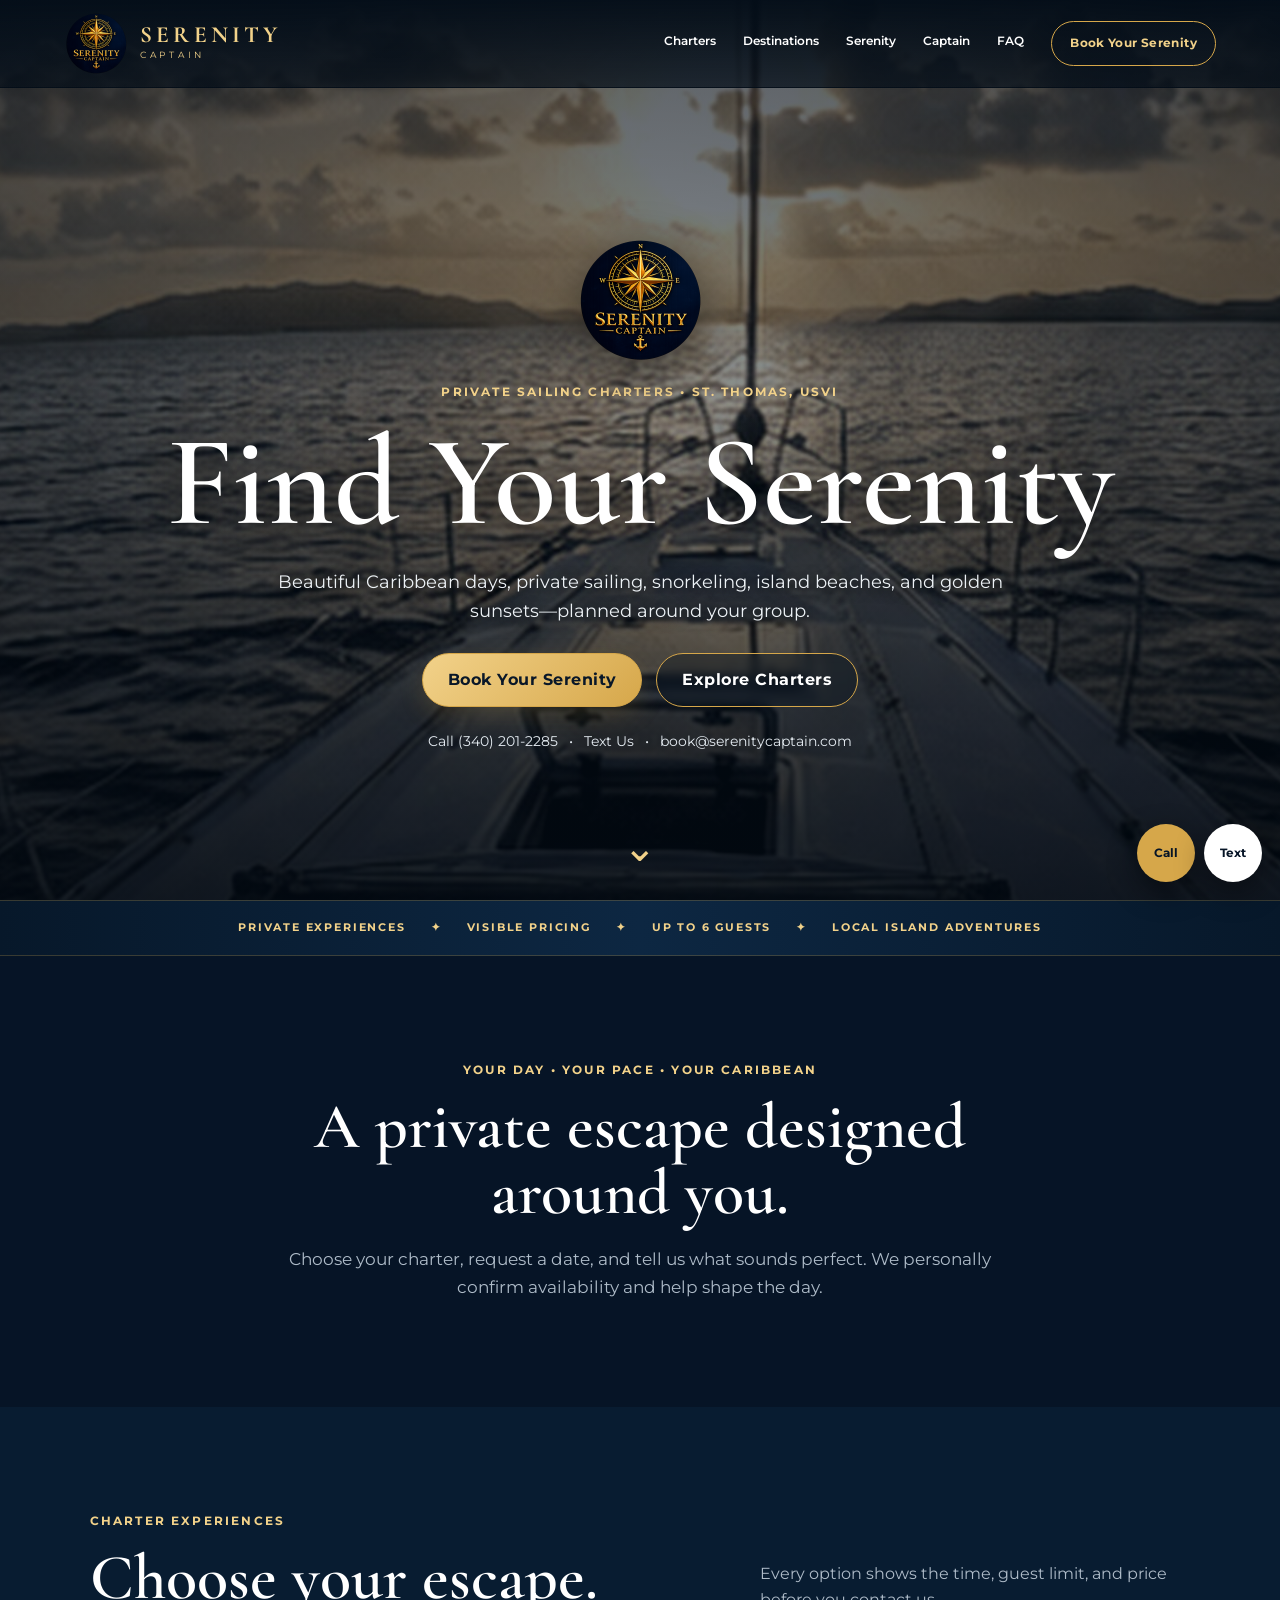
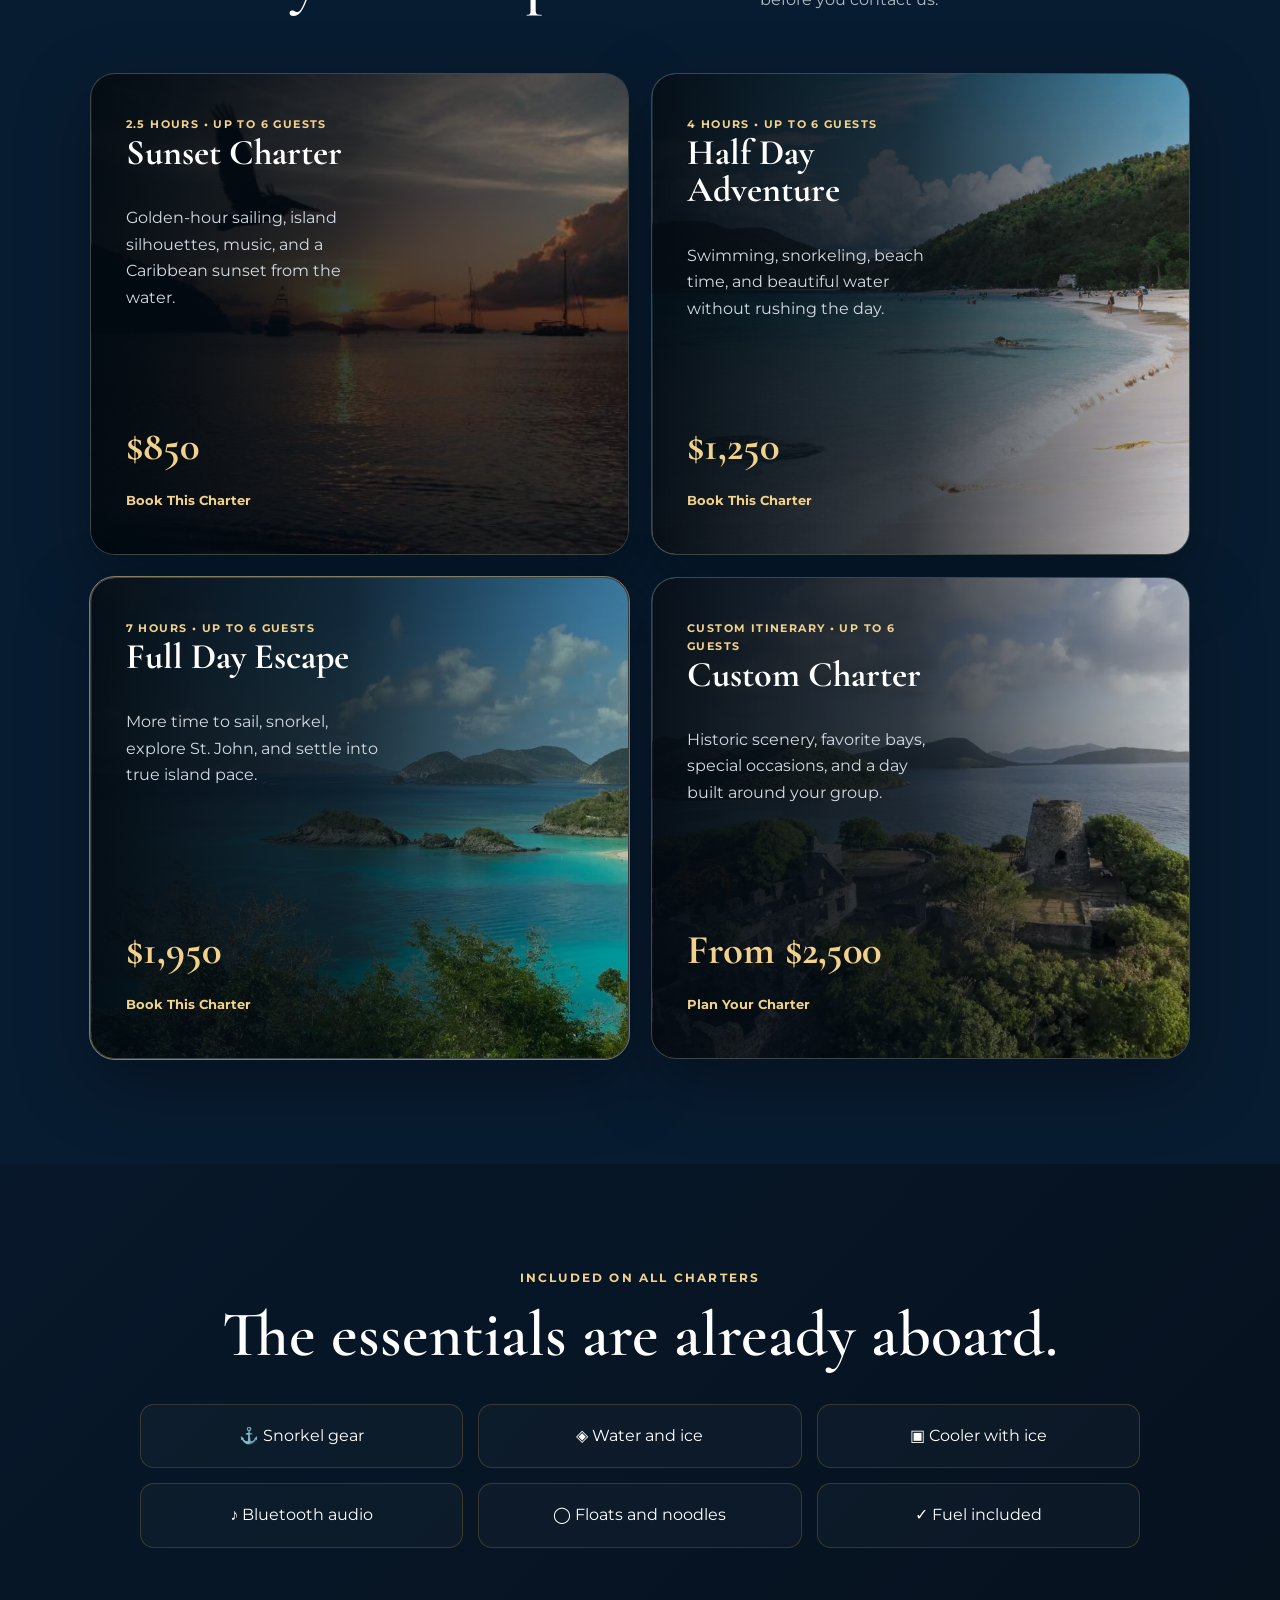
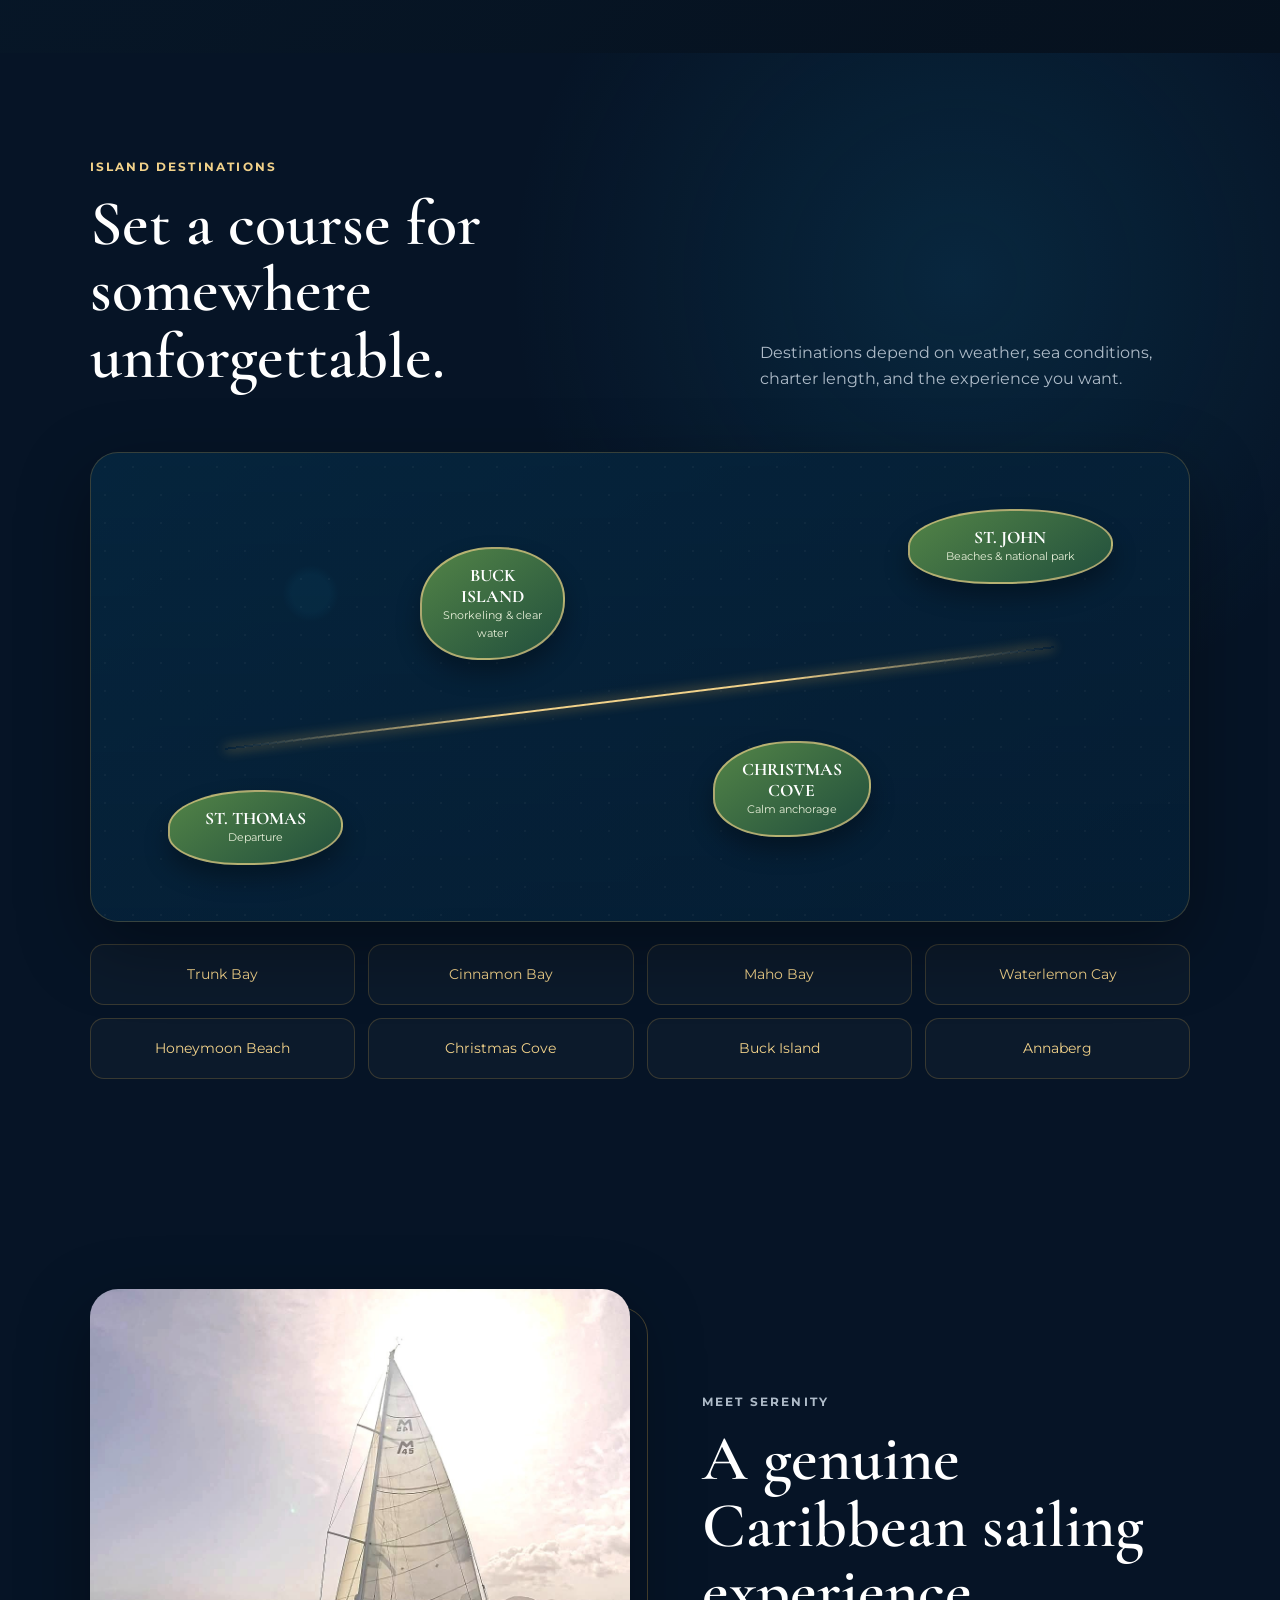
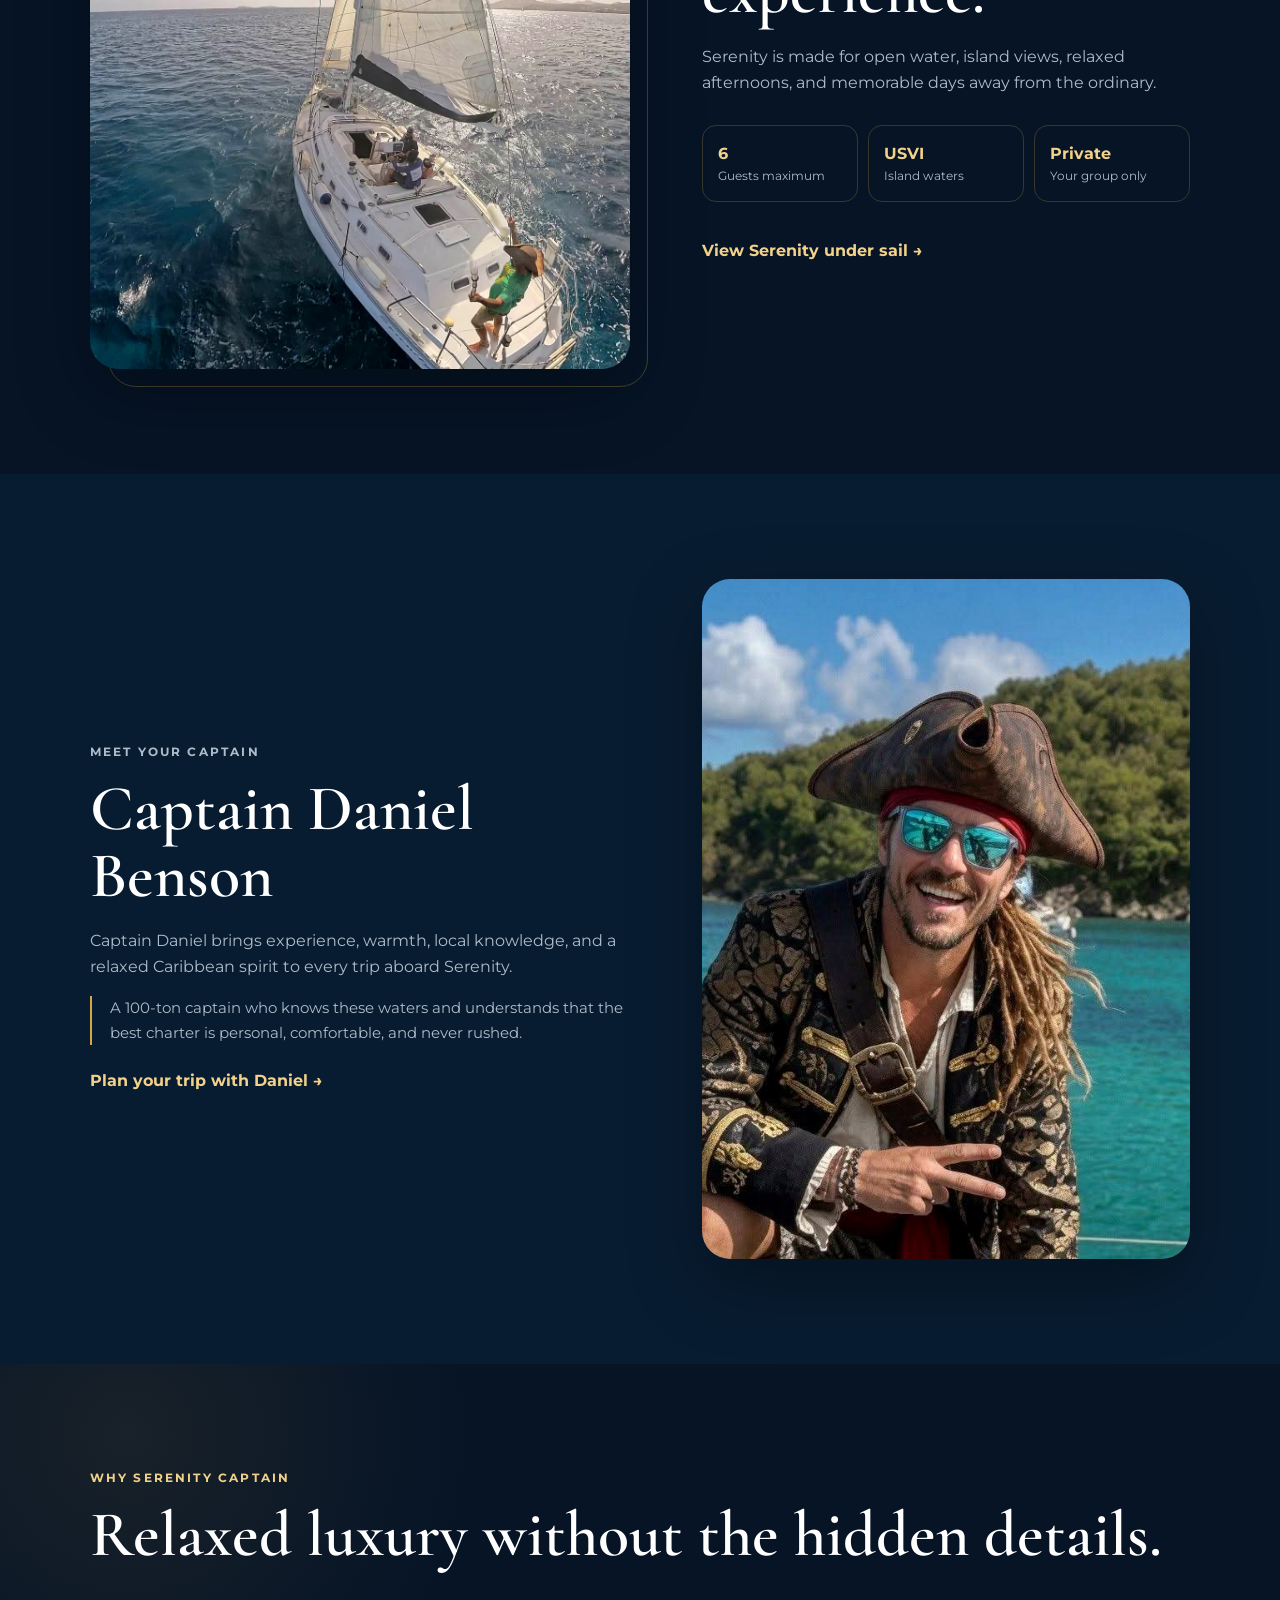
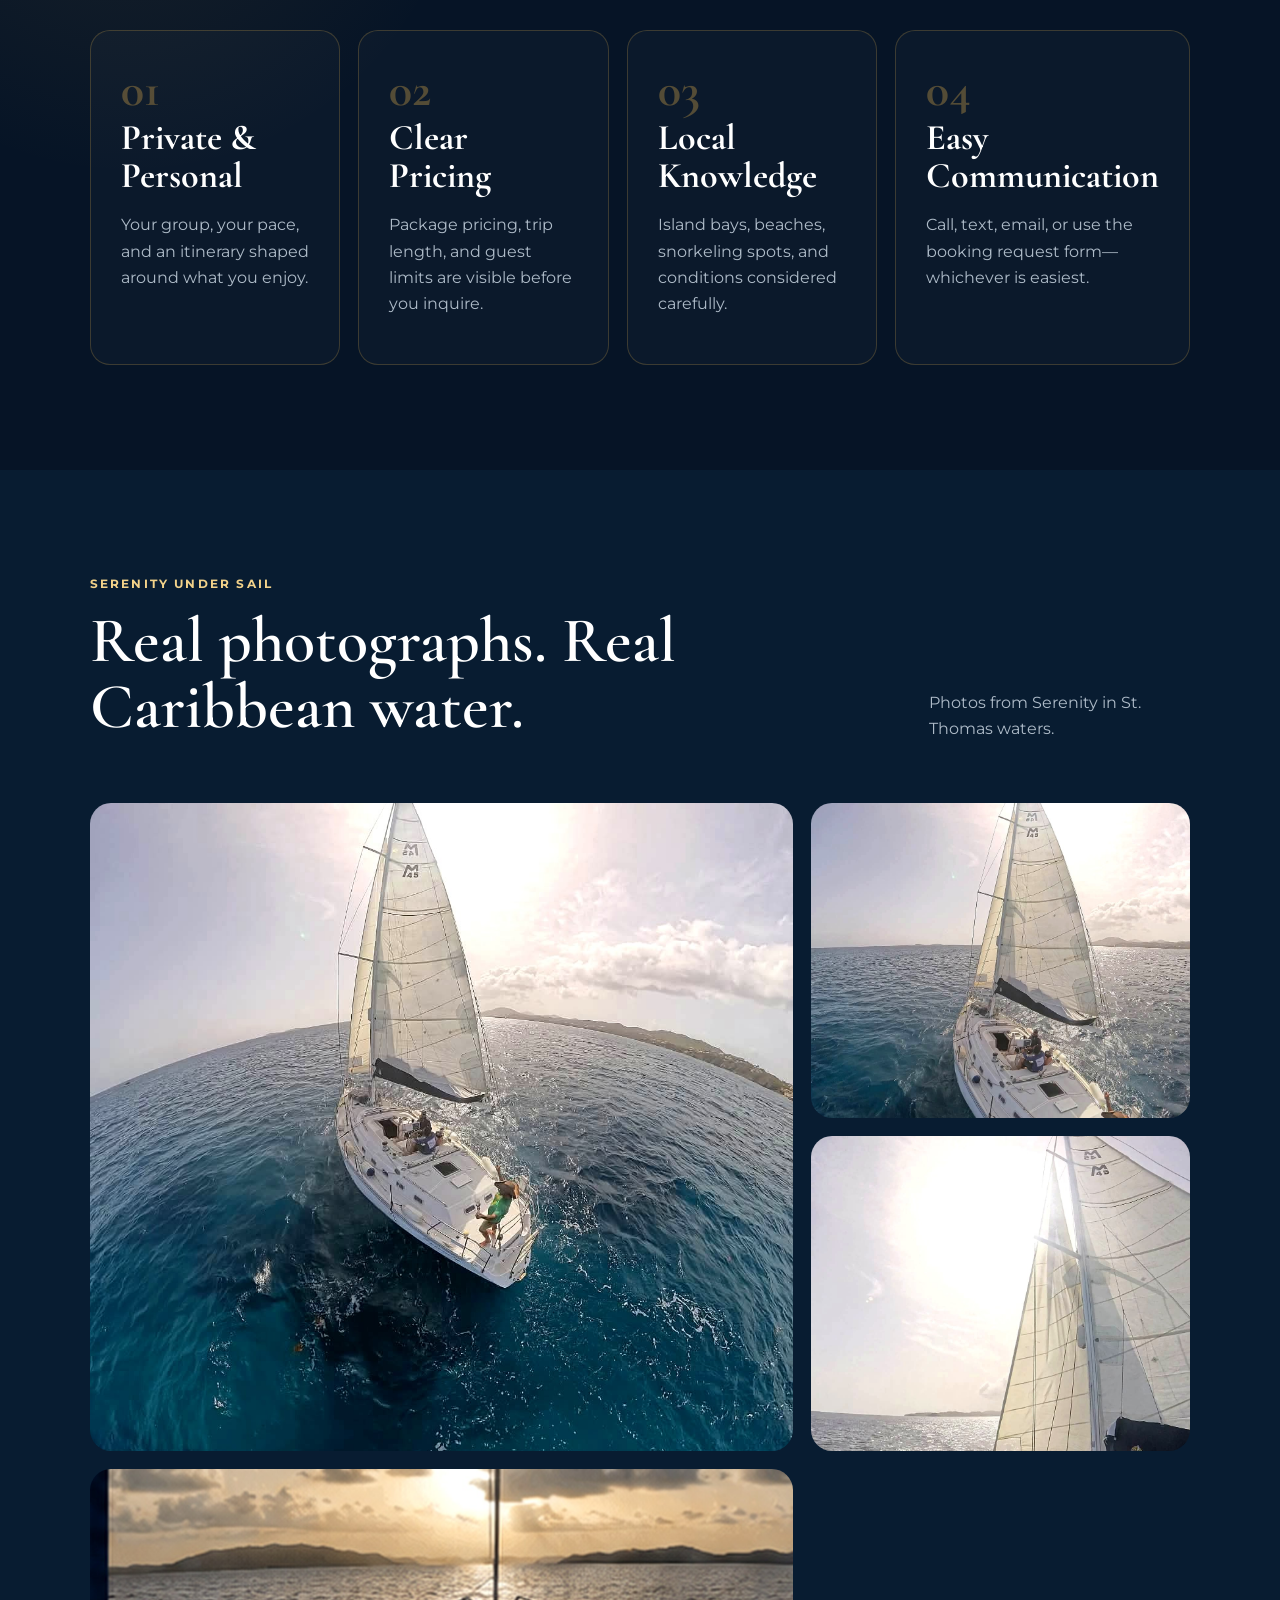
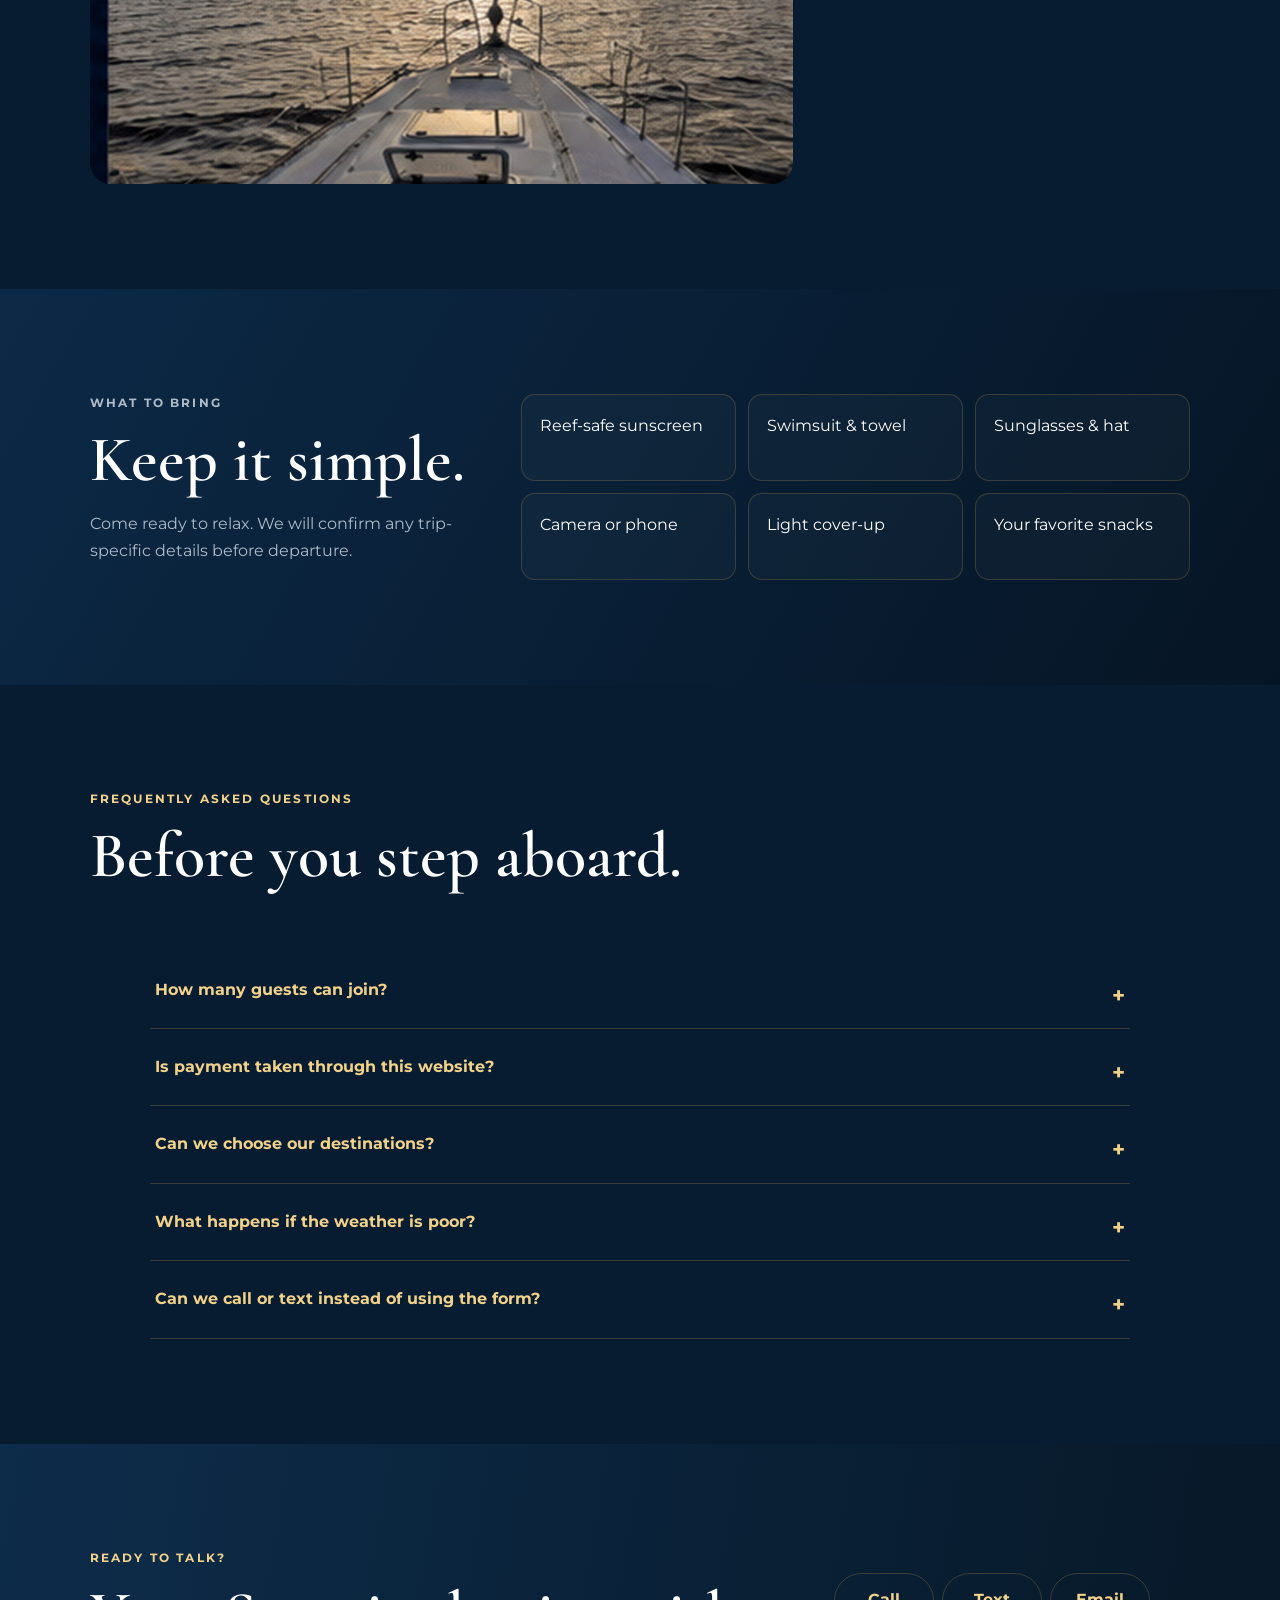
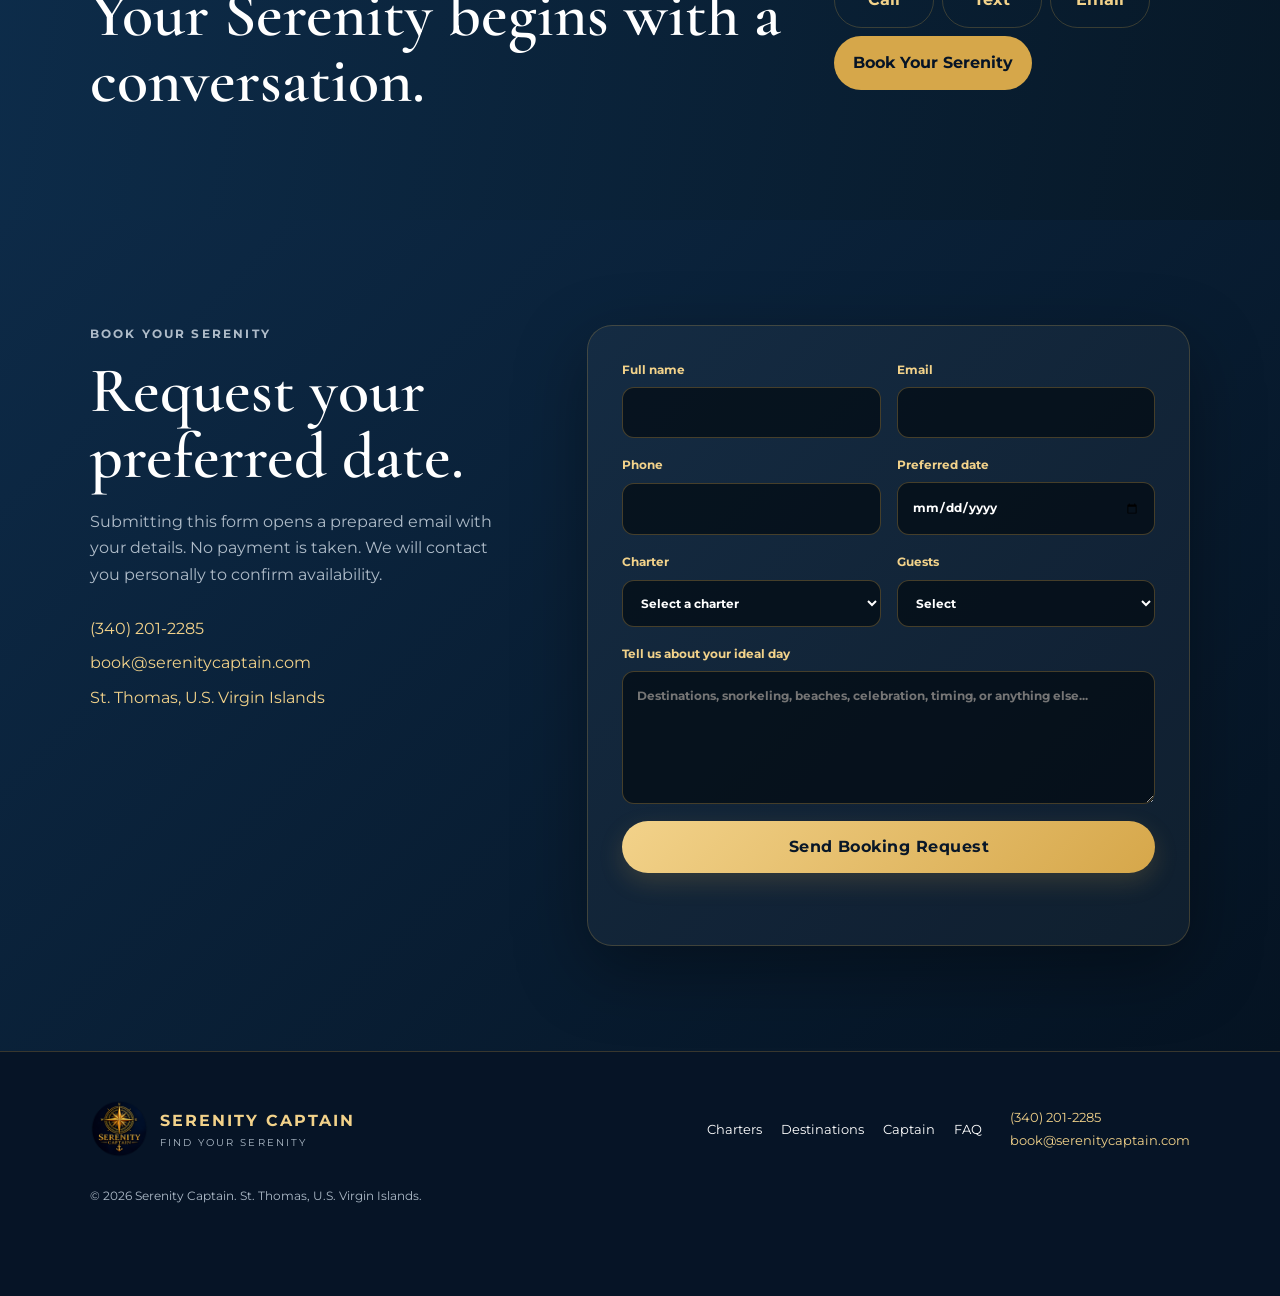
==== commit fe2191a7: "Serenity Captain Version 3 Redesigned hero, charter cards, official logo, destinations, Buck Island," ====
--- a/index.html
+++ b/index.html
@@ -3,22 +3,21 @@
 <head>
   <meta charset="utf-8">
   <meta name="viewport" content="width=device-width, initial-scale=1">
-  <title>Serenity Captain | Private Charters in St. Thomas</title>
-  <meta name="description" content="Private sailing charters aboard Serenity in St. Thomas, U.S. Virgin Islands. Clear pricing, beautiful destinations, and personal service.">
+  <title>Serenity Captain | Private Sailing Charters in St. Thomas</title>
+  <meta name="description" content="Private sailing charters aboard Serenity in St. Thomas and St. John, U.S. Virgin Islands. Clear pricing, personal service, snorkeling, beaches, and sunset sails.">
   <link rel="canonical" href="https://serenitycaptain.com/">
-  <meta name="theme-color" content="#061425">
+  <meta name="theme-color" content="#061426">
   <meta property="og:title" content="Serenity Captain | Find Your Serenity">
-  <meta property="og:description" content="Private sailing charters in St. Thomas, U.S. Virgin Islands. Clear pricing and unforgettable Caribbean experiences.">
+  <meta property="og:description" content="Private sailing charters in the U.S. Virgin Islands. Explore St. John, Buck Island, beaches, snorkeling, and unforgettable sunsets.">
   <meta property="og:type" content="website">
   <meta property="og:url" content="https://serenitycaptain.com/">
   <meta property="og:image" content="https://serenitycaptain.com/assets/social-preview.jpg">
   <meta property="og:image:width" content="1200">
   <meta property="og:image:height" content="630">
   <meta name="twitter:card" content="summary_large_image">
-  <meta name="twitter:title" content="Serenity Captain | Find Your Serenity">
-  <meta name="twitter:description" content="Private sailing charters in St. Thomas, U.S. Virgin Islands.">
   <meta name="twitter:image" content="https://serenitycaptain.com/assets/social-preview.jpg">
-  <link rel="icon" href="assets/favicon.png">
+  <link rel="icon" href="assets/favicon.png" type="image/png">
+  <link rel="apple-touch-icon" href="assets/apple-touch-icon.png">
   <link rel="preconnect" href="https://fonts.googleapis.com">
   <link rel="preconnect" href="https://fonts.gstatic.com" crossorigin>
   <link href="https://fonts.googleapis.com/css2?family=Cormorant+Garamond:wght@500;600;700&family=Montserrat:wght@400;500;600;700&display=swap" rel="stylesheet">
@@ -28,45 +27,150 @@
 <a class="skip-link" href="#main">Skip to content</a>
 <header class="site-header" id="top">
   <a class="brand" href="#top" aria-label="Serenity Captain home">
-    <img src="assets/compass-logo.png" alt="Serenity Captain gold compass rose">
+    <img src="assets/logo-header.png" alt="Serenity Captain gold compass logo">
     <span><strong>SERENITY</strong><small>CAPTAIN</small></span>
   </a>
   <button class="menu-toggle" aria-label="Open navigation" aria-expanded="false" aria-controls="site-nav"><span></span><span></span><span></span></button>
   <nav id="site-nav" aria-label="Primary navigation">
-    <a href="#charters">Charters</a><a href="#serenity">Serenity</a><a href="#captain">Captain</a><a href="#gallery">Gallery</a><a href="#contact">Contact</a><a class="nav-cta" href="#book">Book Now</a>
+    <a href="#charters">Charters</a>
+    <a href="#destinations">Destinations</a>
+    <a href="#serenity">Serenity</a>
+    <a href="#captain">Captain</a>
+    <a href="#faq">FAQ</a>
+    <a class="nav-cta" href="#book">Book Your Serenity</a>
   </nav>
 </header>
+
 <main id="main">
-<section class="hero" aria-label="Serenity Captain private charters">
+<section class="hero" aria-label="Private charters aboard Serenity">
+  <div class="hero-shade"></div>
   <div class="hero-content reveal">
-    <p class="eyebrow">PRIVATE CHARTERS • ST. THOMAS, U.S. VIRGIN ISLANDS</p>
+    <img class="hero-mark" src="assets/logo-mark.png" alt="" aria-hidden="true">
+    <p class="eyebrow">PRIVATE SAILING CHARTERS • ST. THOMAS, USVI</p>
     <h1>Find Your Serenity</h1>
-    <p class="hero-copy">Private sailing experiences aboard Serenity, designed for beautiful days, golden sunsets, and unforgettable Caribbean memories.</p>
-    <div class="hero-actions"><a class="button gold" href="#charters">Explore Charters</a><a class="button outline" href="#book">Request a Date</a></div>
-    <div class="hero-contact"><a href="tel:+13402012285">Call (340) 201-2285</a><span>•</span><a href="sms:+13402012285">Text Us</a><span>•</span><a href="mailto:Book@SerenityCaptain.com">Email Us</a></div>
+    <p class="hero-copy">Beautiful Caribbean days, private sailing, snorkeling, island beaches, and golden sunsets—planned around your group.</p>
+    <div class="hero-actions">
+      <a class="button gold" href="#book">Book Your Serenity</a>
+      <a class="button outline" href="#charters">Explore Charters</a>
+    </div>
+    <div class="hero-contact">
+      <a href="tel:+13402012285">Call (340) 201-2285</a><span>•</span>
+      <a href="sms:+13402012285">Text Us</a><span>•</span>
+      <a href="mailto:book@serenitycaptain.com">book@serenitycaptain.com</a>
+    </div>
   </div>
   <a class="scroll-cue" href="#charters" aria-label="Scroll to charter options">⌄</a>
 </section>
-<section class="promise-strip" aria-label="Serenity Captain services"><span>PRIVATE CHARTERS</span><b>✦</b><span>DAY SAILS</span><b>✦</b><span>SNORKEL TOURS</span><b>✦</b><span>SUNSET SAILS</span></section>
-<section class="intro section reveal"><p class="eyebrow">YOUR DAY • YOUR PACE • YOUR CARIBBEAN</p><h2>Clear pricing. Beautiful destinations. Personal service.</h2><p>Choose the experience that fits your group, then send your preferred date. We will personally confirm availability and help shape your day.</p></section>
+
+<section class="promise-strip" aria-label="Serenity Captain highlights">
+  <span>PRIVATE EXPERIENCES</span><b>✦</b><span>VISIBLE PRICING</span><b>✦</b><span>UP TO 6 GUESTS</span><b>✦</b><span>LOCAL ISLAND ADVENTURES</span>
+</section>
+
+<section class="intro section reveal">
+  <p class="eyebrow">YOUR DAY • YOUR PACE • YOUR CARIBBEAN</p>
+  <h2>A private escape designed around you.</h2>
+  <p>Choose your charter, request a date, and tell us what sounds perfect. We personally confirm availability and help shape the day.</p>
+</section>
+
 <section id="charters" class="section charters-section">
-  <div class="section-heading reveal"><div><p class="eyebrow">CHARTER EXPERIENCES</p><h2>Choose your escape.</h2></div><p>Prices remain visible so you know what to expect before contacting us.</p></div>
+  <div class="section-heading reveal">
+    <div><p class="eyebrow">CHARTER EXPERIENCES</p><h2>Choose your escape.</h2></div>
+    <p>Every option shows the time, guest limit, and price before you contact us.</p>
+  </div>
   <div class="charter-grid">
-    <article class="charter-card reveal" style="--bg:url('assets/charter-sunset.jpg')"><div class="card-content"><span>2.5 HOURS • UP TO 6 GUESTS</span><h3>Sunset Charter</h3><p>Relaxed golden-hour sailing, island views, music, and an unforgettable Caribbean sunset.</p><strong>$850</strong><a href="#book" data-charter="Sunset Charter — $850">Request This Charter</a></div></article>
-    <article class="charter-card reveal" style="--bg:url('assets/charter-half-day.jpg')"><div class="card-content"><span>4 HOURS • UP TO 6 GUESTS</span><h3>Half Day Adventure</h3><p>Swimming, snorkeling, beaches, and time on the water without rushing your day.</p><strong>$1,250</strong><a href="#book" data-charter="Half Day Adventure — $1,250">Request This Charter</a></div></article>
-    <article class="charter-card featured reveal" style="--bg:url('assets/charter-full-day.jpg')"><div class="card-content"><span>7 HOURS • UP TO 6 GUESTS</span><h3>Full Day Escape</h3><p>A full day to explore St. John, Cinnamon Bay, snorkel, sail, relax, and create your own island experience.</p><strong>$1,950</strong><a href="#book" data-charter="Full Day Escape — $1,950">Request This Charter</a></div></article>
-    <article class="charter-card custom reveal"><div class="card-content"><span>CUSTOM ITINERARY • UP TO 6 GUESTS</span><h3>Custom Charter</h3><p>Tell us what would make the day unforgettable and we will help shape the experience.</p><strong>From $2,500</strong><a href="#book" data-charter="Custom Charter — from $2,500">Plan a Custom Charter</a></div></article>
+    <article class="charter-card reveal" style="--bg:url('assets/charter-sunset.jpg')">
+      <div class="card-content"><span>2.5 HOURS • UP TO 6 GUESTS</span><h3>Sunset Charter</h3><p>Golden-hour sailing, island silhouettes, music, and a Caribbean sunset from the water.</p><strong>$850</strong><a href="#book" data-charter="Sunset Charter — $850">Book This Charter</a></div>
+    </article>
+    <article class="charter-card reveal" style="--bg:url('assets/charter-half-day.jpg')">
+      <div class="card-content"><span>4 HOURS • UP TO 6 GUESTS</span><h3>Half Day Adventure</h3><p>Swimming, snorkeling, beach time, and beautiful water without rushing the day.</p><strong>$1,250</strong><a href="#book" data-charter="Half Day Adventure — $1,250">Book This Charter</a></div>
+    </article>
+    <article class="charter-card featured reveal" style="--bg:url('assets/charter-full-day.webp')">
+      <div class="card-content"><span>7 HOURS • UP TO 6 GUESTS</span><h3>Full Day Escape</h3><p>More time to sail, snorkel, explore St. John, and settle into true island pace.</p><strong>$1,950</strong><a href="#book" data-charter="Full Day Escape — $1,950">Book This Charter</a></div>
+    </article>
+    <article class="charter-card reveal" style="--bg:url('assets/charter-custom.webp')">
+      <div class="card-content"><span>CUSTOM ITINERARY • UP TO 6 GUESTS</span><h3>Custom Charter</h3><p>Historic scenery, favorite bays, special occasions, and a day built around your group.</p><strong>From $2,500</strong><a href="#book" data-charter="Custom Charter — from $2,500">Plan Your Charter</a></div>
+    </article>
   </div>
 </section>
-<section class="included section reveal"><p class="eyebrow">INCLUDED ON ALL CHARTERS</p><h2>The essentials are already aboard.</h2><div class="included-grid"><span>⚓ Snorkel gear</span><span>◈ Water and ice</span><span>▣ Cooler with ice</span><span>♪ Bluetooth audio</span><span>◯ Floats and noodles</span><span>✓ Fuel included</span></div></section>
-<section id="serenity" class="split section"><div class="image-frame reveal"><img src="assets/serenity-2.jpg" alt="Serenity sailing in the Caribbean" loading="lazy"></div><div class="split-copy reveal"><p class="eyebrow">MEET SERENITY</p><h2>A true Caribbean sailing experience.</h2><p>Serenity is made for open water, island views, and time away from the ordinary. Her real sea-trial photographs show exactly what guests will experience: a genuine day under sail.</p><p class="note">More interior, cockpit, and amenity photographs will be added as Serenity is prepared for charter.</p><a class="text-link" href="#gallery">View the sea-trial gallery →</a></div></section>
-<section id="captain" class="split reverse section captain-section"><div class="image-frame reveal"><img src="assets/daniel-1.jpg" alt="Captain Daniel Benson" loading="lazy"></div><div class="split-copy reveal"><p class="eyebrow">MEET YOUR CAPTAIN</p><h2>Captain Daniel Benson</h2><p>Captain Daniel brings experience, warmth, local knowledge, and an unmistakable Caribbean spirit to every trip aboard Serenity.</p><p class="note">His final biography and credential details can be updated easily after Daniel reviews the wording.</p><a class="text-link" href="#book">Plan your trip with Daniel →</a></div></section>
-<section class="why section"><div class="section-heading reveal"><div><p class="eyebrow">WHY SERENITY CAPTAIN</p><h2>A private experience from start to finish.</h2></div></div><div class="why-grid"><article class="reveal"><b>01</b><h3>Private & Personal</h3><p>Your group, your pace, and a day shaped around what you enjoy.</p></article><article class="reveal"><b>02</b><h3>Clear Pricing</h3><p>Every package shows its price, time, and guest limit before you inquire.</p></article><article class="reveal"><b>03</b><h3>Local Island Experience</h3><p>Beautiful bays, Caribbean water, snorkeling, sailing, and unforgettable views.</p></article></div></section>
-<section id="gallery" class="section gallery-section"><div class="section-heading reveal"><div><p class="eyebrow">SERENITY UNDER SAIL</p><h2>From the first sea trial.</h2></div><p>Real photographs of Serenity sailing in St. Thomas waters.</p></div><div class="gallery"><figure class="gallery-tall reveal"><img src="assets/serenity-3.jpg" alt="Serenity under sail from above" loading="lazy"></figure><figure class="reveal"><img src="assets/serenity-1.jpg" alt="Serenity underway" loading="lazy"></figure><figure class="reveal"><img src="assets/serenity-4.jpg" alt="View aboard Serenity under sail" loading="lazy"></figure><figure class="reveal"><img src="assets/daniel-2.jpg" alt="Captain Daniel aboard a sailboat" loading="lazy"></figure></div></section>
-<section id="contact" class="contact-band section reveal"><div><p class="eyebrow">READY TO TALK?</p><h2>Call, text, email, or request a charter.</h2></div><div class="contact-actions"><a href="tel:+13402012285">Call</a><a href="sms:+13402012285">Text</a><a href="mailto:Book@SerenityCaptain.com">Email</a><a class="primary" href="#book">Request Booking</a></div></section>
-<section id="book" class="booking section"><div class="booking-copy reveal"><p class="eyebrow">START YOUR SERENITY ADVENTURE</p><h2>Request your preferred date.</h2><p>Submitting this form sends a booking request. No payment is taken. We will contact you personally to confirm availability and finalize your charter.</p><div class="booking-details"><a href="tel:+13402012285">(340) 201-2285</a><a href="mailto:Book@SerenityCaptain.com">Book@SerenityCaptain.com</a><span>St. Thomas, U.S. Virgin Islands</span></div></div>
-<form id="booking-form" class="reveal"><label>Full name<input required name="name" type="text" autocomplete="name"></label><label>Email<input required type="email" name="email" autocomplete="email"></label><label>Phone<input required type="tel" name="phone" autocomplete="tel"></label><label>Charter<select required name="charter" id="charter-select"><option value="">Choose an experience</option><option>Sunset Charter — $850</option><option>Half Day Adventure — $1,250</option><option>Full Day Escape — $1,950</option><option>Custom Charter — from $2,500</option></select></label><div class="form-row"><label>Preferred date<input required type="date" name="date"></label><label>Guests<input required type="number" min="1" max="6" value="2" name="guests"></label></div><label>Tell us about your ideal day<textarea name="notes" rows="5" placeholder="Snorkeling, beaches, sunset, special occasion, food requests..."></textarea></label><button class="button gold" type="submit">Send Booking Request</button><p id="form-status" class="form-status" aria-live="polite"></p></form></section>
+
+<section class="included section reveal">
+  <p class="eyebrow">INCLUDED ON ALL CHARTERS</p>
+  <h2>The essentials are already aboard.</h2>
+  <div class="included-grid"><span>⚓ Snorkel gear</span><span>◈ Water and ice</span><span>▣ Cooler with ice</span><span>♪ Bluetooth audio</span><span>◯ Floats and noodles</span><span>✓ Fuel included</span></div>
+</section>
+
+<section id="destinations" class="destinations section">
+  <div class="section-heading reveal"><div><p class="eyebrow">ISLAND DESTINATIONS</p><h2>Set a course for somewhere unforgettable.</h2></div><p>Destinations depend on weather, sea conditions, charter length, and the experience you want.</p></div>
+  <div class="route-map reveal" aria-label="Stylized destination route map">
+    <div class="route-line"></div>
+    <div class="island island-stt"><b>ST. THOMAS</b><small>Departure</small></div>
+    <div class="island island-buck"><b>BUCK ISLAND</b><small>Snorkeling & clear water</small></div>
+    <div class="island island-cove"><b>CHRISTMAS COVE</b><small>Calm anchorage</small></div>
+    <div class="island island-stj"><b>ST. JOHN</b><small>Beaches & national park</small></div>
+  </div>
+  <div class="destination-list reveal">
+    <span>Trunk Bay</span><span>Cinnamon Bay</span><span>Maho Bay</span><span>Waterlemon Cay</span><span>Honeymoon Beach</span><span>Christmas Cove</span><span>Buck Island</span><span>Annaberg</span>
+  </div>
+</section>
+
+<section id="serenity" class="split section">
+  <div class="image-frame reveal"><img src="assets/serenity-sailing.jpg" alt="Serenity sailing in the U.S. Virgin Islands" loading="lazy"></div>
+  <div class="split-copy reveal"><p class="eyebrow">MEET SERENITY</p><h2>A genuine Caribbean sailing experience.</h2><p>Serenity is made for open water, island views, relaxed afternoons, and memorable days away from the ordinary.</p><div class="stats"><span><b>6</b> Guests maximum</span><span><b>USVI</b> Island waters</span><span><b>Private</b> Your group only</span></div><a class="text-link" href="#gallery">View Serenity under sail →</a></div>
+</section>
+
+<section id="captain" class="split reverse section captain-section">
+  <div class="image-frame reveal"><img src="assets/captain-daniel.jpg" alt="Captain Daniel Benson" loading="lazy"></div>
+  <div class="split-copy reveal"><p class="eyebrow">MEET YOUR CAPTAIN</p><h2>Captain Daniel Benson</h2><p>Captain Daniel brings experience, warmth, local knowledge, and a relaxed Caribbean spirit to every trip aboard Serenity.</p><p class="note">A 100-ton captain who knows these waters and understands that the best charter is personal, comfortable, and never rushed.</p><a class="text-link" href="#book">Plan your trip with Daniel →</a></div>
+</section>
+
+<section class="why section">
+  <div class="section-heading reveal"><div><p class="eyebrow">WHY SERENITY CAPTAIN</p><h2>Relaxed luxury without the hidden details.</h2></div></div>
+  <div class="why-grid"><article class="reveal"><b>01</b><h3>Private & Personal</h3><p>Your group, your pace, and an itinerary shaped around what you enjoy.</p></article><article class="reveal"><b>02</b><h3>Clear Pricing</h3><p>Package pricing, trip length, and guest limits are visible before you inquire.</p></article><article class="reveal"><b>03</b><h3>Local Knowledge</h3><p>Island bays, beaches, snorkeling spots, and conditions considered carefully.</p></article><article class="reveal"><b>04</b><h3>Easy Communication</h3><p>Call, text, email, or use the booking request form—whichever is easiest.</p></article></div>
+</section>
+
+<section id="gallery" class="section gallery-section">
+  <div class="section-heading reveal"><div><p class="eyebrow">SERENITY UNDER SAIL</p><h2>Real photographs. Real Caribbean water.</h2></div><p>Photos from Serenity in St. Thomas waters.</p></div>
+  <div class="gallery"><figure class="gallery-tall reveal"><img src="assets/serenity-aerial.jpg" alt="Aerial view of Serenity under sail" loading="lazy"></figure><figure class="reveal"><img src="assets/serenity-sailing.jpg" alt="Serenity sailing across Caribbean water" loading="lazy"></figure><figure class="reveal"><img src="assets/serenity-deck.jpg" alt="View from the deck of Serenity" loading="lazy"></figure><figure class="reveal"><img src="assets/hero-serenity.jpg" alt="Sunset view from aboard Serenity" loading="lazy"></figure></div>
+</section>
+
+<section class="bring section reveal">
+  <div><p class="eyebrow">WHAT TO BRING</p><h2>Keep it simple.</h2><p>Come ready to relax. We will confirm any trip-specific details before departure.</p></div>
+  <div class="bring-grid"><span>Reef-safe sunscreen</span><span>Swimsuit & towel</span><span>Sunglasses & hat</span><span>Camera or phone</span><span>Light cover-up</span><span>Your favorite snacks</span></div>
+</section>
+
+<section id="faq" class="faq section">
+  <div class="section-heading reveal"><div><p class="eyebrow">FREQUENTLY ASKED QUESTIONS</p><h2>Before you step aboard.</h2></div></div>
+  <div class="faq-list reveal">
+    <details><summary>How many guests can join?</summary><p>Serenity charters are designed for private groups of up to six guests.</p></details>
+    <details><summary>Is payment taken through this website?</summary><p>No. The form sends a booking request. We personally confirm availability and provide the next steps.</p></details>
+    <details><summary>Can we choose our destinations?</summary><p>Yes. We shape the itinerary around your interests while considering trip length, weather, sea conditions, and safety.</p></details>
+    <details><summary>What happens if the weather is poor?</summary><p>We will communicate directly and discuss the safest and best available option.</p></details>
+    <details><summary>Can we call or text instead of using the form?</summary><p>Absolutely. Call or text (340) 201-2285, or email book@serenitycaptain.com.</p></details>
+  </div>
+</section>
+
+<section id="contact" class="contact-band section reveal"><div><p class="eyebrow">READY TO TALK?</p><h2>Your Serenity begins with a conversation.</h2></div><div class="contact-actions"><a href="tel:+13402012285">Call</a><a href="sms:+13402012285">Text</a><a href="mailto:book@serenitycaptain.com">Email</a><a class="primary" href="#book">Book Your Serenity</a></div></section>
+
+<section id="book" class="booking section">
+  <div class="booking-copy reveal"><p class="eyebrow">BOOK YOUR SERENITY</p><h2>Request your preferred date.</h2><p>Submitting this form opens a prepared email with your details. No payment is taken. We will contact you personally to confirm availability.</p><div class="booking-details"><a href="tel:+13402012285">(340) 201-2285</a><a href="mailto:book@serenitycaptain.com">book@serenitycaptain.com</a><span>St. Thomas, U.S. Virgin Islands</span></div></div>
+  <form id="booking-form" class="reveal">
+    <div class="form-row"><label>Full name<input required name="name" type="text" autocomplete="name"></label><label>Email<input required type="email" name="email" autocomplete="email"></label></div>
+    <div class="form-row"><label>Phone<input required type="tel" name="phone" autocomplete="tel"></label><label>Preferred date<input required type="date" name="date"></label></div>
+    <div class="form-row"><label>Charter<select required name="charter" id="charter-select"><option value="">Select a charter</option><option>Sunset Charter — $850</option><option>Half Day Adventure — $1,250</option><option>Full Day Escape — $1,950</option><option>Custom Charter — from $2,500</option></select></label><label>Guests<select required name="guests"><option value="">Select</option><option>1</option><option>2</option><option>3</option><option>4</option><option>5</option><option>6</option></select></label></div>
+    <label>Tell us about your ideal day<textarea name="notes" rows="5" placeholder="Destinations, snorkeling, beaches, celebration, timing, or anything else..."></textarea></label>
+    <button class="button gold full" type="submit">Send Booking Request</button><p class="form-status" id="form-status" aria-live="polite"></p>
+  </form>
+</section>
 </main>
-<footer><div class="footer-brand"><img src="assets/compass-logo.png" alt=""><div><strong>SERENITY CAPTAIN</strong><span>FIND YOUR SERENITY</span></div></div><div class="footer-links"><a href="#charters">Charters</a><a href="#serenity">Serenity</a><a href="#captain">Captain</a><a href="#gallery">Gallery</a><a href="#book">Book</a></div><div class="footer-contact"><a href="tel:+13402012285">(340) 201-2285</a><a href="mailto:Book@SerenityCaptain.com">Book@SerenityCaptain.com</a></div><p>© <span id="year"></span> Serenity Captain • St. Thomas, U.S. Virgin Islands</p></footer>
+
+<footer>
+  <div class="footer-brand"><img src="assets/logo-mark.png" alt=""><div><strong>SERENITY CAPTAIN</strong><span>FIND YOUR SERENITY</span></div></div>
+  <div class="footer-links"><a href="#charters">Charters</a><a href="#destinations">Destinations</a><a href="#captain">Captain</a><a href="#faq">FAQ</a></div>
+  <div class="footer-contact"><a href="tel:+13402012285">(340) 201-2285</a><a href="mailto:book@serenitycaptain.com">book@serenitycaptain.com</a></div>
+  <p>© <span id="year"></span> Serenity Captain. St. Thomas, U.S. Virgin Islands.</p>
+</footer>
+
+<div class="floating-actions" aria-label="Quick contact"><a class="float-call" href="tel:+13402012285" aria-label="Call Serenity Captain">Call</a><a class="float-text" href="sms:+13402012285" aria-label="Text Serenity Captain">Text</a></div>
 <script src="script.js"></script>
-</body></html>
+</body>
+</html>
--- a/styles.css
+++ b/styles.css
@@ -1 +1 @@
-:root{--navy:#051322;--navy2:#081c30;--navy3:#0d2945;--gold:#d6a74a;--gold2:#f0d18b;--cream:#f7f2e8;--white:#fff;--muted:#b9c5d1;--line:rgba(214,167,74,.26);--shadow:0 24px 70px rgba(0,0,0,.32)}*{box-sizing:border-box}html{scroll-behavior:smooth}body{margin:0;background:var(--navy);color:var(--white);font-family:Montserrat,Arial,sans-serif;line-height:1.65;overflow-x:hidden}img{display:block;width:100%}a{color:inherit;text-decoration:none}.skip-link{position:fixed;top:-80px;left:16px;z-index:9999;background:var(--gold);color:var(--navy);padding:10px 14px;border-radius:6px}.skip-link:focus{top:16px}.site-header{position:fixed;inset:0 0 auto 0;z-index:1000;height:84px;display:flex;align-items:center;justify-content:space-between;padding:0 6vw;background:linear-gradient(180deg,rgba(4,15,27,.96),rgba(4,15,27,.82));backdrop-filter:blur(16px);border-bottom:1px solid rgba(214,167,74,.18);transition:.25s}.site-header.scrolled{height:72px;box-shadow:0 10px 35px rgba(0,0,0,.25)}.brand{display:flex;align-items:center;gap:12px}.brand img{width:58px;height:58px;object-fit:contain}.brand strong{display:block;color:var(--gold2);letter-spacing:.17em;font-family:"Cormorant Garamond",serif;font-size:1.36rem;line-height:1}.brand small{display:block;margin-top:5px;letter-spacing:.48em;font-size:.59rem;color:#fff;padding-left:3px}.site-header nav{display:flex;align-items:center;gap:28px}.site-header nav a{font-size:.79rem;font-weight:700;letter-spacing:.08em;text-transform:uppercase;color:#edf2f7;transition:.2s}.site-header nav a:hover{color:var(--gold2)}.nav-cta{border:1px solid var(--gold)!important;color:var(--gold2)!important;border-radius:999px;padding:10px 17px}.nav-cta:hover{background:var(--gold);color:var(--navy)!important}.menu-toggle{display:none;width:45px;height:42px;padding:10px;background:transparent;border:0}.menu-toggle span{display:block;height:2px;background:var(--gold2);margin:5px 0;transition:.25s}.hero{min-height:100svh;position:relative;display:grid;place-items:center;text-align:center;background:linear-gradient(to bottom,rgba(3,12,22,.38),rgba(3,12,22,.25) 42%,rgba(3,12,22,.94)),url("assets/serenity-2.jpg") center 43%/cover no-repeat}.hero:after{content:"";position:absolute;inset:0;background:radial-gradient(circle at 50% 42%,rgba(214,167,74,.12),transparent 43%);pointer-events:none}.hero-content{position:relative;z-index:1;max-width:930px;padding:145px 24px 90px}.eyebrow{margin:0 0 15px;color:var(--gold2);letter-spacing:.22em;font-size:.73rem;font-weight:700;text-transform:uppercase}.hero h1,h2,h3{font-family:"Cormorant Garamond",serif;line-height:1.04;margin-top:0}.hero h1{font-size:clamp(4.1rem,10vw,8.4rem);margin-bottom:20px;text-shadow:0 10px 34px rgba(0,0,0,.5)}h2{font-size:clamp(2.7rem,5vw,4.6rem);margin-bottom:23px}h3{font-size:2.35rem;margin-bottom:13px}.hero-copy{max-width:740px;margin:0 auto 31px;color:#f1f5f8;font-size:1.12rem}.hero-actions,.contact-actions{display:flex;justify-content:center;gap:13px;flex-wrap:wrap}.button{display:inline-flex;align-items:center;justify-content:center;min-height:52px;padding:0 27px;border:1px solid var(--gold);border-radius:999px;font:700 .82rem Montserrat,sans-serif;letter-spacing:.05em;text-transform:uppercase;cursor:pointer;transition:.2s}.gold{background:var(--gold);color:var(--navy)}.gold:hover{background:var(--gold2);transform:translateY(-2px)}.outline{background:rgba(4,14,25,.28);color:#fff}.outline:hover{background:rgba(214,167,74,.12);transform:translateY(-2px)}.hero-contact{margin-top:29px;display:flex;justify-content:center;gap:11px;flex-wrap:wrap;color:#e4ebf1;font-size:.86rem}.hero-contact a:hover{color:var(--gold2)}.scroll-cue{position:absolute;bottom:21px;z-index:2;color:var(--gold2);font-size:2.4rem;animation:bob 1.8s infinite}@keyframes bob{50%{transform:translateY(7px)}}.promise-strip{display:flex;align-items:center;justify-content:center;gap:25px;flex-wrap:wrap;padding:18px 5vw;border-block:1px solid var(--line);background:linear-gradient(90deg,#07182a,#0d2742,#07182a);color:var(--gold2);font-size:.67rem;font-weight:700;letter-spacing:.17em}.promise-strip b{font-size:1rem}.section{padding:108px 7vw}.intro{max-width:960px;margin:auto;text-align:center}.intro>p:last-child{max-width:760px;margin:0 auto;color:var(--muted);font-size:1.08rem}.section-heading{display:flex;justify-content:space-between;align-items:flex-end;gap:45px;margin-bottom:45px}.section-heading>p{max-width:430px;color:var(--muted)}.charters-section{background:var(--navy2)}.charter-grid{display:grid;grid-template-columns:repeat(2,1fr);gap:22px}.charter-card{min-height:480px;position:relative;overflow:hidden;border:1px solid var(--line);border-radius:25px;background:var(--navy3);box-shadow:var(--shadow)}.charter-card:before{content:"";position:absolute;inset:0;background-image:linear-gradient(90deg,rgba(2,10,18,.96) 0%,rgba(2,10,18,.83) 43%,rgba(2,10,18,.22) 100%),var(--bg);background-size:cover;background-position:center;transition:transform .7s ease}.charter-card:hover:before{transform:scale(1.035)}.charter-card.custom:before{background:radial-gradient(circle at 78% 25%,rgba(214,167,74,.25),transparent 27%),linear-gradient(135deg,#102e4d,#061421 72%)}.card-content{position:relative;z-index:1;width:58%;min-height:480px;padding:42px 35px;display:flex;flex-direction:column}.card-content>span{color:var(--gold2);font-size:.67rem;letter-spacing:.13em;font-weight:700}.card-content p{color:#d2dae2}.card-content strong{margin-top:auto;color:var(--gold2);font:700 2.55rem "Cormorant Garamond",serif}.card-content a{margin-top:19px;color:var(--gold2);font-size:.83rem;font-weight:700}.featured{outline:1px solid rgba(240,209,139,.55)}.included{background:linear-gradient(135deg,#07182a,#06111e);text-align:center}.included h2{margin-bottom:35px}.included-grid{display:grid;grid-template-columns:repeat(3,1fr);gap:15px;max-width:1000px;margin:auto}.included-grid span{padding:18px;border:1px solid rgba(214,167,74,.22);border-radius:14px;background:rgba(255,255,255,.026);color:#f0f3f6}.split{display:grid;grid-template-columns:1.05fr .95fr;align-items:center;gap:72px}.reverse .image-frame{order:2}.image-frame{position:relative}.image-frame:after{content:"";position:absolute;inset:18px -18px -18px 18px;border:1px solid rgba(214,167,74,.32);border-radius:28px;z-index:-1}.image-frame img{height:min(70vw,680px);object-fit:cover;border-radius:28px;box-shadow:var(--shadow)}.split-copy p{color:var(--muted)}.note{padding-left:18px;border-left:2px solid var(--gold);font-size:.92rem}.text-link{display:inline-block;margin-top:8px;color:var(--gold2);font-weight:700}.captain-section{background:var(--navy2)}.why{background:radial-gradient(circle at 10% 10%,rgba(214,167,74,.09),transparent 26%),var(--navy)}.why-grid{display:grid;grid-template-columns:repeat(3,1fr);gap:18px}.why-grid article{padding:34px;border:1px solid var(--line);border-radius:20px;background:rgba(255,255,255,.025)}.why-grid b{color:rgba(214,167,74,.35);font:700 3.2rem "Cormorant Garamond",serif}.why-grid p{color:var(--muted)}.gallery-section{background:var(--navy2)}.gallery{display:grid;grid-template-columns:1.3fr .7fr;grid-auto-rows:315px;gap:18px}.gallery figure{margin:0;overflow:hidden;border-radius:21px}.gallery-tall{grid-row:span 2}.gallery img{height:100%;object-fit:cover;transition:.55s}.gallery figure:hover img{transform:scale(1.035)}.contact-band{display:flex;align-items:center;justify-content:space-between;gap:35px;background:linear-gradient(100deg,#0d2c4a,#071827)}.contact-band h2{margin:0}.contact-actions a{display:inline-flex;align-items:center;justify-content:center;min-width:102px;padding:13px 19px;border:1px solid var(--line);border-radius:999px;color:var(--gold2);font-weight:700}.contact-actions a:hover,.contact-actions .primary{background:var(--gold);color:var(--navy)}.booking{display:grid;grid-template-columns:.83fr 1.17fr;gap:70px;background:linear-gradient(135deg,#0d2a47,#051322)}.booking-copy>p{color:var(--muted)}.booking-details{display:grid;gap:8px;margin-top:28px;color:var(--gold2)}form{padding:34px;background:rgba(255,255,255,.045);border:1px solid var(--line);border-radius:25px;box-shadow:var(--shadow)}label{display:grid;gap:7px;margin-bottom:17px;color:var(--gold2);font-size:.78rem;font-weight:700}input,select,textarea{width:100%;padding:14px;border:1px solid rgba(214,167,74,.3);border-radius:12px;background:rgba(2,10,18,.7);color:#fff;font:inherit;outline:none}input:focus,select:focus,textarea:focus{border-color:var(--gold);box-shadow:0 0 0 3px rgba(214,167,74,.12)}.form-row{display:grid;grid-template-columns:1fr 1fr;gap:16px}.form-status{min-height:22px;margin-bottom:0;color:var(--gold2)}footer{padding:48px 7vw;display:grid;grid-template-columns:1fr auto auto;align-items:center;gap:28px;border-top:1px solid var(--line)}.footer-brand{display:flex;align-items:center;gap:12px}.footer-brand img{width:56px;height:56px;object-fit:contain}.footer-brand strong{display:block;color:var(--gold2);letter-spacing:.13em}.footer-brand span{display:block;color:var(--muted);font-size:.65rem;letter-spacing:.2em}.footer-links,.footer-contact{display:flex;gap:19px;flex-wrap:wrap;font-size:.82rem}.footer-contact{display:grid;gap:2px;color:var(--gold2)}footer>p{grid-column:1/-1;margin:0;color:var(--muted);font-size:.76rem}.reveal{opacity:0;transform:translateY(20px);transition:opacity .65s ease,transform .65s ease}.reveal.visible{opacity:1;transform:none}@media(prefers-reduced-motion:reduce){html{scroll-behavior:auto}.reveal{opacity:1;transform:none;transition:none}.scroll-cue{animation:none}}@media(max-width:1000px){.site-header nav{gap:17px}.charter-grid{grid-template-columns:1fr}.card-content{width:60%}.split{gap:45px}.booking{gap:45px}}@media(max-width:820px){.site-header{height:76px;padding:0 22px}.brand img{width:51px;height:51px}.brand strong{font-size:1.15rem}.menu-toggle{display:block}.site-header nav{display:none;position:absolute;top:76px;left:0;right:0;padding:24px;background:#061425;border-bottom:1px solid var(--line);flex-direction:column;align-items:stretch;text-align:center}.site-header nav.open{display:flex}.menu-toggle.open span:nth-child(1){transform:translateY(7px) rotate(45deg)}.menu-toggle.open span:nth-child(2){opacity:0}.menu-toggle.open span:nth-child(3){transform:translateY(-7px) rotate(-45deg)}.section{padding:82px 24px}.section-heading,.split,.booking{grid-template-columns:1fr;display:grid;align-items:start}.reverse .image-frame{order:0}.image-frame img{height:620px}.included-grid,.why-grid{grid-template-columns:repeat(2,1fr)}.gallery{grid-template-columns:1fr;grid-auto-rows:310px}.gallery-tall{grid-row:auto}.contact-band{display:grid}.contact-actions{justify-content:flex-start}footer{grid-template-columns:1fr}.footer-contact{justify-self:start}}@media(max-width:600px){.brand small{letter-spacing:.34em}.hero-content{padding-top:125px}.hero h1{font-size:4.3rem}.hero-contact span{display:none}.hero-contact{display:grid}.promise-strip{gap:12px}.promise-strip b{display:none}.charter-card{min-height:500px}.charter-card:before{background-image:linear-gradient(to top,rgba(2,10,18,.98) 0%,rgba(2,10,18,.83) 58%,rgba(2,10,18,.25) 100%),var(--bg);background-position:center}.card-content{width:100%;min-height:500px;padding:245px 24px 27px}.card-content h3{font-size:2.15rem}.included-grid,.why-grid,.form-row{grid-template-columns:1fr}.image-frame img{height:500px}form{padding:24px}.contact-actions a{flex:1}.footer-links{display:grid;grid-template-columns:1fr 1fr}}
+:root{--navy:#061426;--navy2:#081c31;--navy3:#0d2945;--gold:#d6a74a;--gold2:#f2d28a;--cream:#f7f1e5;--muted:#aebbc8;--line:rgba(214,167,74,.24);--shadow:0 24px 70px rgba(0,0,0,.34)}*{box-sizing:border-box}html{scroll-behavior:smooth}body{margin:0;background:var(--navy);color:#fff;font-family:Montserrat,Arial,sans-serif;line-height:1.65}img{display:block;max-width:100%}a{color:inherit;text-decoration:none}button,input,select,textarea{font:inherit}h1,h2,h3{font-family:"Cormorant Garamond",Georgia,serif;line-height:1.04;margin:0 0 18px}h1{font-size:clamp(4.6rem,10vw,8.8rem);font-weight:600}h2{font-size:clamp(2.8rem,5vw,4.8rem);font-weight:600}h3{font-size:2.25rem}.skip-link{position:fixed;left:12px;top:-100px;z-index:1000;background:#fff;color:#000;padding:10px}.skip-link:focus{top:12px}.site-header{height:88px;position:fixed;inset:0 0 auto 0;z-index:100;display:flex;align-items:center;justify-content:space-between;padding:0 5vw;background:linear-gradient(to bottom,rgba(3,13,24,.96),rgba(3,13,24,.72));border-bottom:1px solid transparent;transition:.3s}.site-header.scrolled{height:76px;background:rgba(4,16,29,.97);border-color:var(--line);backdrop-filter:blur(12px)}.brand{display:flex;align-items:center;gap:12px}.brand img{width:64px;height:64px;object-fit:contain;transition:.3s}.site-header.scrolled .brand img{width:54px;height:54px}.brand strong,.brand small{display:block;color:var(--gold2);letter-spacing:.18em}.brand strong{font-family:"Cormorant Garamond",serif;font-size:1.45rem;line-height:1}.brand small{font-size:.58rem;letter-spacing:.4em}.site-header nav{display:flex;align-items:center;gap:27px;font-size:.78rem;font-weight:600}.site-header nav>a:not(.nav-cta):after{content:"";display:block;height:1px;width:0;margin-top:4px;background:var(--gold);transition:.3s}.site-header nav>a:hover:after{width:100%}.nav-cta,.button{display:inline-flex;align-items:center;justify-content:center;border-radius:999px;font-weight:700;letter-spacing:.03em}.nav-cta{padding:11px 18px;border:1px solid var(--gold);color:var(--gold2)}.menu-toggle{display:none;width:42px;background:none;border:0;padding:8px}.menu-toggle span{display:block;height:2px;margin:5px;background:var(--gold2);transition:.25s}.hero{min-height:100svh;position:relative;display:grid;place-items:center;text-align:center;background:url('assets/hero-serenity.jpg') center/cover no-repeat}.hero-shade{position:absolute;inset:0;background:linear-gradient(to bottom,rgba(2,9,17,.58),rgba(4,17,30,.44) 45%,rgba(2,10,19,.82)),radial-gradient(circle at center,transparent,rgba(0,0,0,.32))}.hero-content{position:relative;z-index:2;width:min(1020px,88vw);padding-top:90px}.hero-mark{width:128px;height:128px;margin:0 auto 18px;object-fit:contain;filter:drop-shadow(0 10px 24px rgba(0,0,0,.45))}.eyebrow{margin:0 0 14px;color:var(--gold2);font-size:.72rem;font-weight:700;letter-spacing:.19em}.hero h1{text-shadow:0 8px 38px rgba(0,0,0,.68)}.hero-copy{max-width:790px;margin:0 auto 28px;color:#edf2f6;font-size:1.1rem;text-shadow:0 2px 14px #000}.hero-actions{display:flex;justify-content:center;gap:14px;flex-wrap:wrap}.button{min-height:50px;padding:13px 25px;border:1px solid var(--gold);cursor:pointer}.button.gold{background:linear-gradient(135deg,var(--gold2),var(--gold));color:#091728;box-shadow:0 9px 25px rgba(214,167,74,.18)}.button.gold:hover{transform:translateY(-2px)}.button.outline{background:rgba(4,15,27,.34);color:#fff;backdrop-filter:blur(5px)}.button.full{width:100%;border:0}.hero-contact{display:flex;justify-content:center;gap:11px;flex-wrap:wrap;margin-top:23px;color:#e4ebf1;font-size:.86rem}.hero-contact a:hover{color:var(--gold2)}.scroll-cue{position:absolute;bottom:20px;z-index:3;color:var(--gold2);font-size:2.5rem;animation:bob 1.8s infinite}@keyframes bob{50%{transform:translateY(7px)}}.promise-strip{display:flex;align-items:center;justify-content:center;gap:25px;flex-wrap:wrap;padding:18px 5vw;border-block:1px solid var(--line);background:linear-gradient(90deg,#07182a,#0d2742,#07182a);color:var(--gold2);font-size:.67rem;font-weight:700;letter-spacing:.17em}.section{padding:105px 7vw}.intro{max-width:960px;margin:auto;text-align:center}.intro>p:last-child{max-width:760px;margin:0 auto;color:var(--muted);font-size:1.08rem}.section-heading{display:flex;justify-content:space-between;align-items:flex-end;gap:45px;margin-bottom:44px}.section-heading>p{max-width:430px;color:var(--muted)}.charters-section,.captain-section,.gallery-section,.faq{background:var(--navy2)}.charter-grid{display:grid;grid-template-columns:repeat(2,1fr);gap:22px}.charter-card{min-height:480px;position:relative;overflow:hidden;border:1px solid var(--line);border-radius:25px;background:var(--navy3);box-shadow:var(--shadow)}.charter-card:before{content:"";position:absolute;inset:0;background-image:linear-gradient(90deg,rgba(2,10,18,.97),rgba(2,10,18,.78) 48%,rgba(2,10,18,.18)),var(--bg);background-size:cover;background-position:center;transition:transform .7s ease}.charter-card:hover:before{transform:scale(1.04)}.card-content{position:relative;z-index:1;width:61%;min-height:480px;padding:42px 35px;display:flex;flex-direction:column}.card-content>span{color:var(--gold2);font-size:.67rem;letter-spacing:.13em;font-weight:700}.card-content p{color:#d2dae2}.card-content strong{margin-top:auto;color:var(--gold2);font:700 2.55rem "Cormorant Garamond",serif}.card-content a{margin-top:19px;color:var(--gold2);font-size:.83rem;font-weight:700}.featured{outline:1px solid rgba(240,209,139,.55)}.included{text-align:center;background:linear-gradient(135deg,#07182a,#06111e)}.included-grid{display:grid;grid-template-columns:repeat(3,1fr);gap:15px;max-width:1000px;margin:35px auto 0}.included-grid span,.bring-grid span,.destination-list span{padding:18px;border:1px solid rgba(214,167,74,.22);border-radius:14px;background:rgba(255,255,255,.026)}.destinations{background:radial-gradient(circle at 75% 20%,rgba(17,115,159,.2),transparent 34%),var(--navy)}.route-map{position:relative;min-height:470px;border:1px solid var(--line);border-radius:28px;overflow:hidden;background:linear-gradient(rgba(4,28,50,.78),rgba(4,28,50,.85)),radial-gradient(circle at 20% 30%,#0d5f82 0 2%,transparent 3%),linear-gradient(135deg,#0b4261,#09243b);box-shadow:var(--shadow)}.route-map:before{content:"";position:absolute;inset:0;background-image:radial-gradient(rgba(255,255,255,.13) 1px,transparent 1px);background-size:28px 28px;opacity:.28}.route-line{position:absolute;left:12%;right:12%;top:52%;height:2px;background:linear-gradient(90deg,transparent,var(--gold2),var(--gold2),transparent);transform:rotate(-7deg);box-shadow:0 0 12px var(--gold)}.island{position:absolute;width:175px;padding:16px;border-radius:50% 45% 52% 40%;background:linear-gradient(145deg,#538447,#214f3d);border:2px solid rgba(242,210,138,.65);box-shadow:0 13px 25px rgba(0,0,0,.32);text-align:center}.island b,.island small{display:block}.island b{font:700 1.1rem "Cormorant Garamond",serif;color:#fff}.island small{font-size:.67rem;color:#e7efd8}.island-stt{left:7%;bottom:12%}.island-buck{left:30%;top:20%;width:145px}.island-cove{right:29%;bottom:18%;width:158px}.island-stj{right:7%;top:12%;width:205px}.destination-list{display:grid;grid-template-columns:repeat(4,1fr);gap:13px;margin-top:22px;text-align:center;color:var(--gold2);font-size:.86rem}.split{display:grid;grid-template-columns:1.05fr .95fr;align-items:center;gap:72px}.reverse .image-frame{order:2}.image-frame{position:relative}.image-frame:after{content:"";position:absolute;inset:18px -18px -18px 18px;border:1px solid rgba(214,167,74,.32);border-radius:28px;z-index:-1}.image-frame img{width:100%;height:min(70vw,680px);object-fit:cover;border-radius:28px;box-shadow:var(--shadow)}.split-copy p{color:var(--muted)}.note{padding-left:18px;border-left:2px solid var(--gold);font-size:.92rem}.text-link{display:inline-block;margin-top:8px;color:var(--gold2);font-weight:700}.stats{display:grid;grid-template-columns:repeat(3,1fr);gap:10px;margin:28px 0}.stats span{display:grid;padding:15px;border:1px solid var(--line);border-radius:14px;color:var(--muted);font-size:.72rem}.stats b{color:var(--gold2);font-size:1rem}.why{background:radial-gradient(circle at 10% 10%,rgba(214,167,74,.09),transparent 26%),var(--navy)}.why-grid{display:grid;grid-template-columns:repeat(4,1fr);gap:18px}.why-grid article{padding:30px;border:1px solid var(--line);border-radius:20px;background:rgba(255,255,255,.025)}.why-grid b{color:rgba(214,167,74,.36);font:700 3rem "Cormorant Garamond",serif}.why-grid p{color:var(--muted)}.gallery{display:grid;grid-template-columns:1.3fr .7fr;grid-auto-rows:315px;gap:18px}.gallery figure{margin:0;overflow:hidden;border-radius:21px}.gallery-tall{grid-row:span 2}.gallery img{width:100%;height:100%;object-fit:cover;transition:.55s}.gallery figure:hover img{transform:scale(1.035)}.bring{display:grid;grid-template-columns:.72fr 1.28fr;gap:55px;background:linear-gradient(120deg,#0c2946,#061525)}.bring p{color:var(--muted)}.bring-grid{display:grid;grid-template-columns:repeat(3,1fr);gap:12px}.faq-list{max-width:980px;margin:auto}.faq details{border-bottom:1px solid var(--line);padding:3px 0}.faq summary{cursor:pointer;padding:22px 5px;color:var(--gold2);font-weight:700;list-style:none}.faq summary::-webkit-details-marker{display:none}.faq summary:after{content:"+";float:right;font-size:1.4rem}.faq details[open] summary:after{content:"−"}.faq details p{padding:0 5px 22px;margin:0;color:var(--muted)}.contact-band{display:flex;align-items:center;justify-content:space-between;gap:35px;background:linear-gradient(100deg,#0d2c4a,#071827)}.contact-band h2{margin:0}.contact-actions{display:flex;gap:8px;flex-wrap:wrap}.contact-actions a{display:inline-flex;align-items:center;justify-content:center;min-width:100px;padding:13px 18px;border:1px solid var(--line);border-radius:999px;color:var(--gold2);font-weight:700}.contact-actions a:hover,.contact-actions .primary{background:var(--gold);color:var(--navy)}.booking{display:grid;grid-template-columns:.83fr 1.17fr;gap:70px;background:linear-gradient(135deg,#0d2a47,#051322)}.booking-copy>p{color:var(--muted)}.booking-details{display:grid;gap:8px;margin-top:28px;color:var(--gold2)}form{padding:34px;background:rgba(255,255,255,.045);border:1px solid var(--line);border-radius:25px;box-shadow:var(--shadow)}label{display:grid;gap:7px;margin-bottom:17px;color:var(--gold2);font-size:.78rem;font-weight:700}input,select,textarea{width:100%;padding:14px;border:1px solid rgba(214,167,74,.3);border-radius:12px;background:rgba(2,10,18,.7);color:#fff;outline:none}input:focus,select:focus,textarea:focus{border-color:var(--gold);box-shadow:0 0 0 3px rgba(214,167,74,.12)}.form-row{display:grid;grid-template-columns:1fr 1fr;gap:16px}.form-status{min-height:22px;margin-bottom:0;color:var(--gold2)}footer{padding:48px 7vw 90px;display:grid;grid-template-columns:1fr auto auto;align-items:center;gap:28px;border-top:1px solid var(--line)}.footer-brand{display:flex;align-items:center;gap:12px}.footer-brand img{width:58px;height:58px;object-fit:contain}.footer-brand strong{display:block;color:var(--gold2);letter-spacing:.13em}.footer-brand span{display:block;color:var(--muted);font-size:.65rem;letter-spacing:.2em}.footer-links,.footer-contact{display:flex;gap:19px;flex-wrap:wrap;font-size:.82rem}.footer-contact{display:grid;gap:2px;color:var(--gold2)}footer>p{grid-column:1/-1;margin:0;color:var(--muted);font-size:.76rem}.floating-actions{position:fixed;right:18px;bottom:18px;z-index:80;display:flex;gap:9px}.floating-actions a{display:grid;place-items:center;width:58px;height:58px;border-radius:50%;font-weight:700;font-size:.72rem;box-shadow:0 10px 30px rgba(0,0,0,.4)}.float-call{background:var(--gold);color:var(--navy)}.float-text{background:#fff;color:var(--navy)}.reveal{opacity:0;transform:translateY(20px);transition:opacity .65s ease,transform .65s ease}.reveal.visible{opacity:1;transform:none}@media(prefers-reduced-motion:reduce){html{scroll-behavior:auto}.reveal{opacity:1;transform:none;transition:none}.scroll-cue{animation:none}}@media(max-width:1050px){.site-header nav{gap:15px}.charter-grid{grid-template-columns:1fr}.why-grid{grid-template-columns:repeat(2,1fr)}.destination-list{grid-template-columns:repeat(2,1fr)}}@media(max-width:820px){.site-header{height:76px;padding:0 20px}.brand img{width:52px;height:52px}.brand strong{font-size:1.15rem}.menu-toggle{display:block}.site-header nav{display:none;position:absolute;top:76px;left:0;right:0;padding:24px;background:#061425;border-bottom:1px solid var(--line);flex-direction:column;align-items:stretch;text-align:center}.site-header nav.open{display:flex}.menu-toggle.open span:nth-child(1){transform:translateY(7px) rotate(45deg)}.menu-toggle.open span:nth-child(2){opacity:0}.menu-toggle.open span:nth-child(3){transform:translateY(-7px) rotate(-45deg)}.section{padding:82px 24px}.section-heading,.split,.booking,.bring{grid-template-columns:1fr;display:grid;align-items:start}.reverse .image-frame{order:0}.image-frame img{height:620px}.gallery{grid-template-columns:1fr;grid-auto-rows:310px}.gallery-tall{grid-row:auto}.contact-band{display:grid}footer{grid-template-columns:1fr}.footer-contact{justify-self:start}.route-map{min-height:600px}.island-stt{left:7%;bottom:7%}.island-buck{left:10%;top:22%}.island-cove{right:8%;bottom:30%}.island-stj{right:5%;top:8%}}@media(max-width:600px){.brand span{display:none}.hero-content{padding-top:105px}.hero-mark{width:105px;height:105px}.hero h1{font-size:4.35rem}.hero-contact span{display:none}.hero-contact{display:grid}.promise-strip{gap:12px}.promise-strip b{display:none}.charter-card{min-height:510px}.charter-card:before{background-image:linear-gradient(to top,rgba(2,10,18,.98),rgba(2,10,18,.80) 58%,rgba(2,10,18,.22)),var(--bg)}.card-content{width:100%;min-height:510px;padding:245px 24px 27px}.included-grid,.why-grid,.form-row,.bring-grid,.stats{grid-template-columns:1fr}.image-frame img{height:500px}form{padding:24px}.destination-list{grid-template-columns:1fr}.route-map{min-height:720px}.island{width:150px}.island-stt{left:5%;bottom:5%}.island-buck{left:6%;top:29%}.island-cove{right:5%;bottom:29%}.island-stj{right:4%;top:5%;width:175px}.route-line{top:50%;transform:rotate(-24deg)}.contact-actions a{flex:1}.floating-actions a{width:54px;height:54px}}
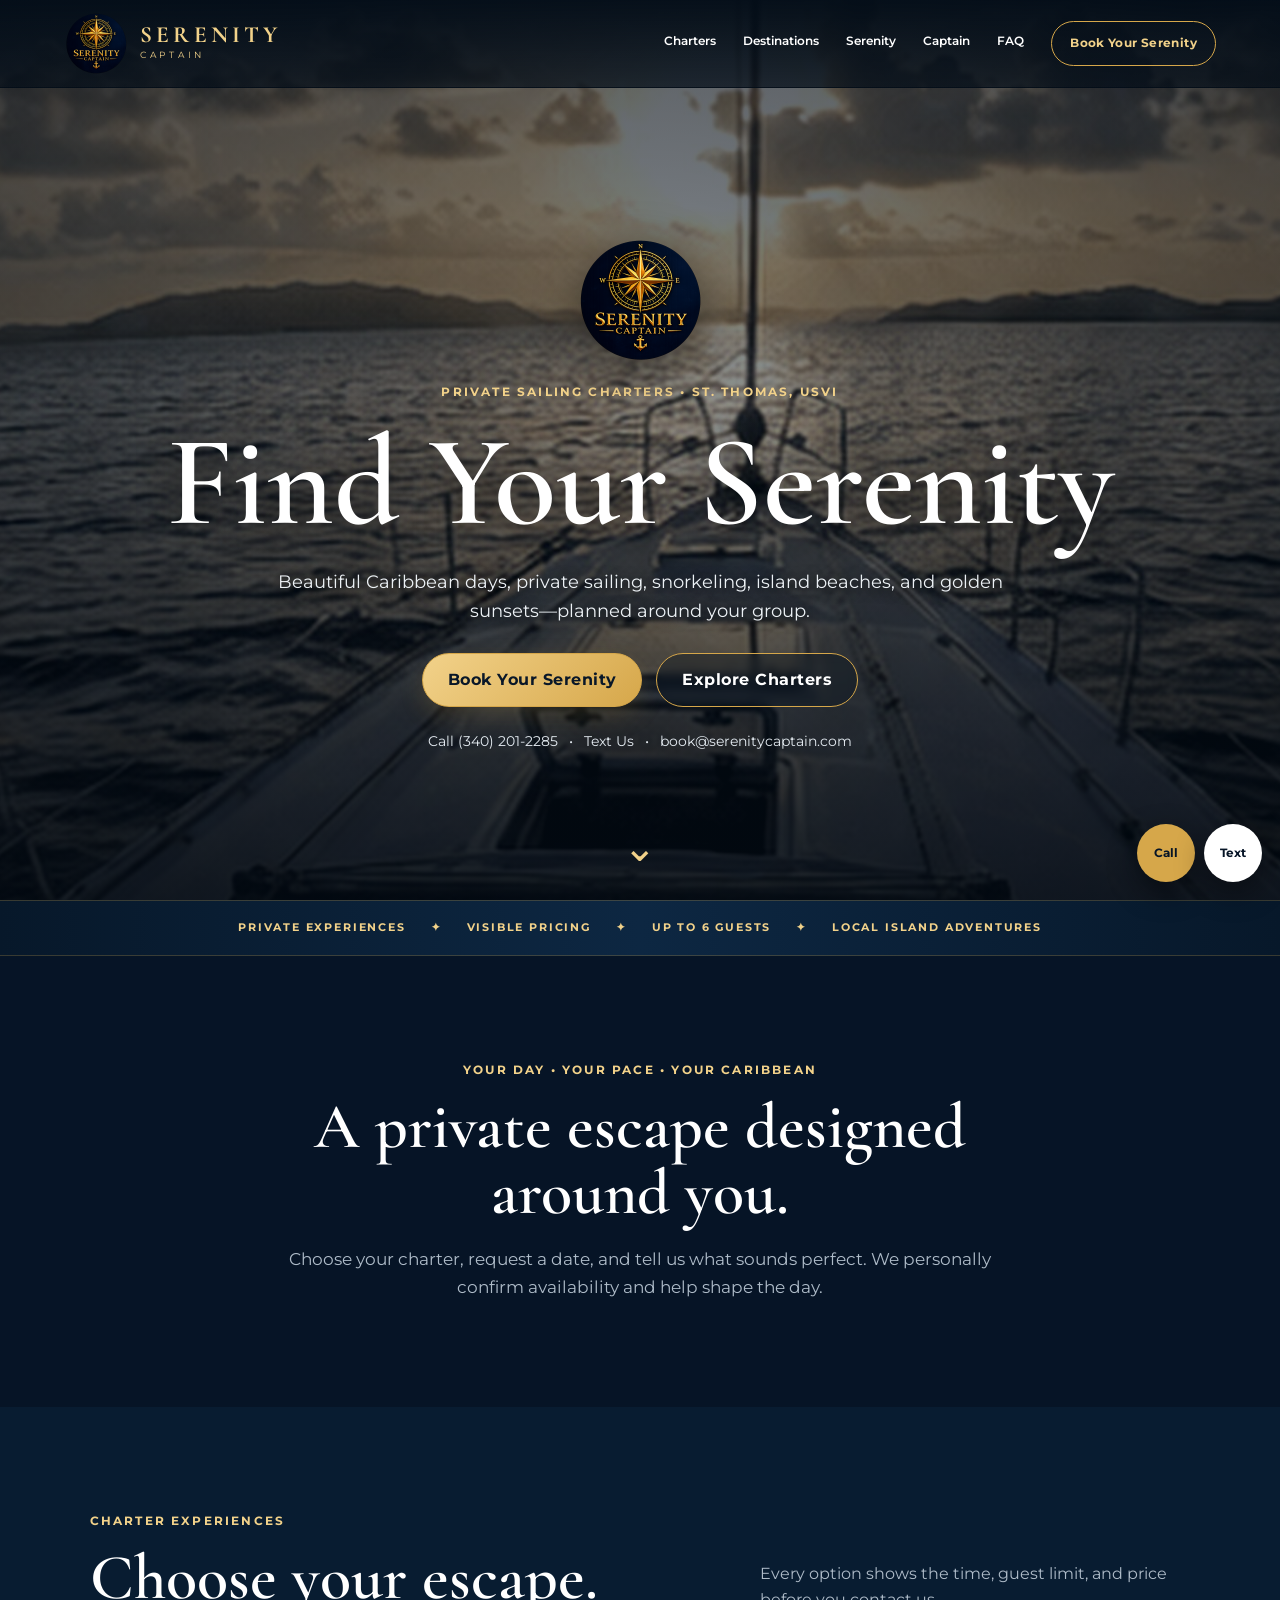
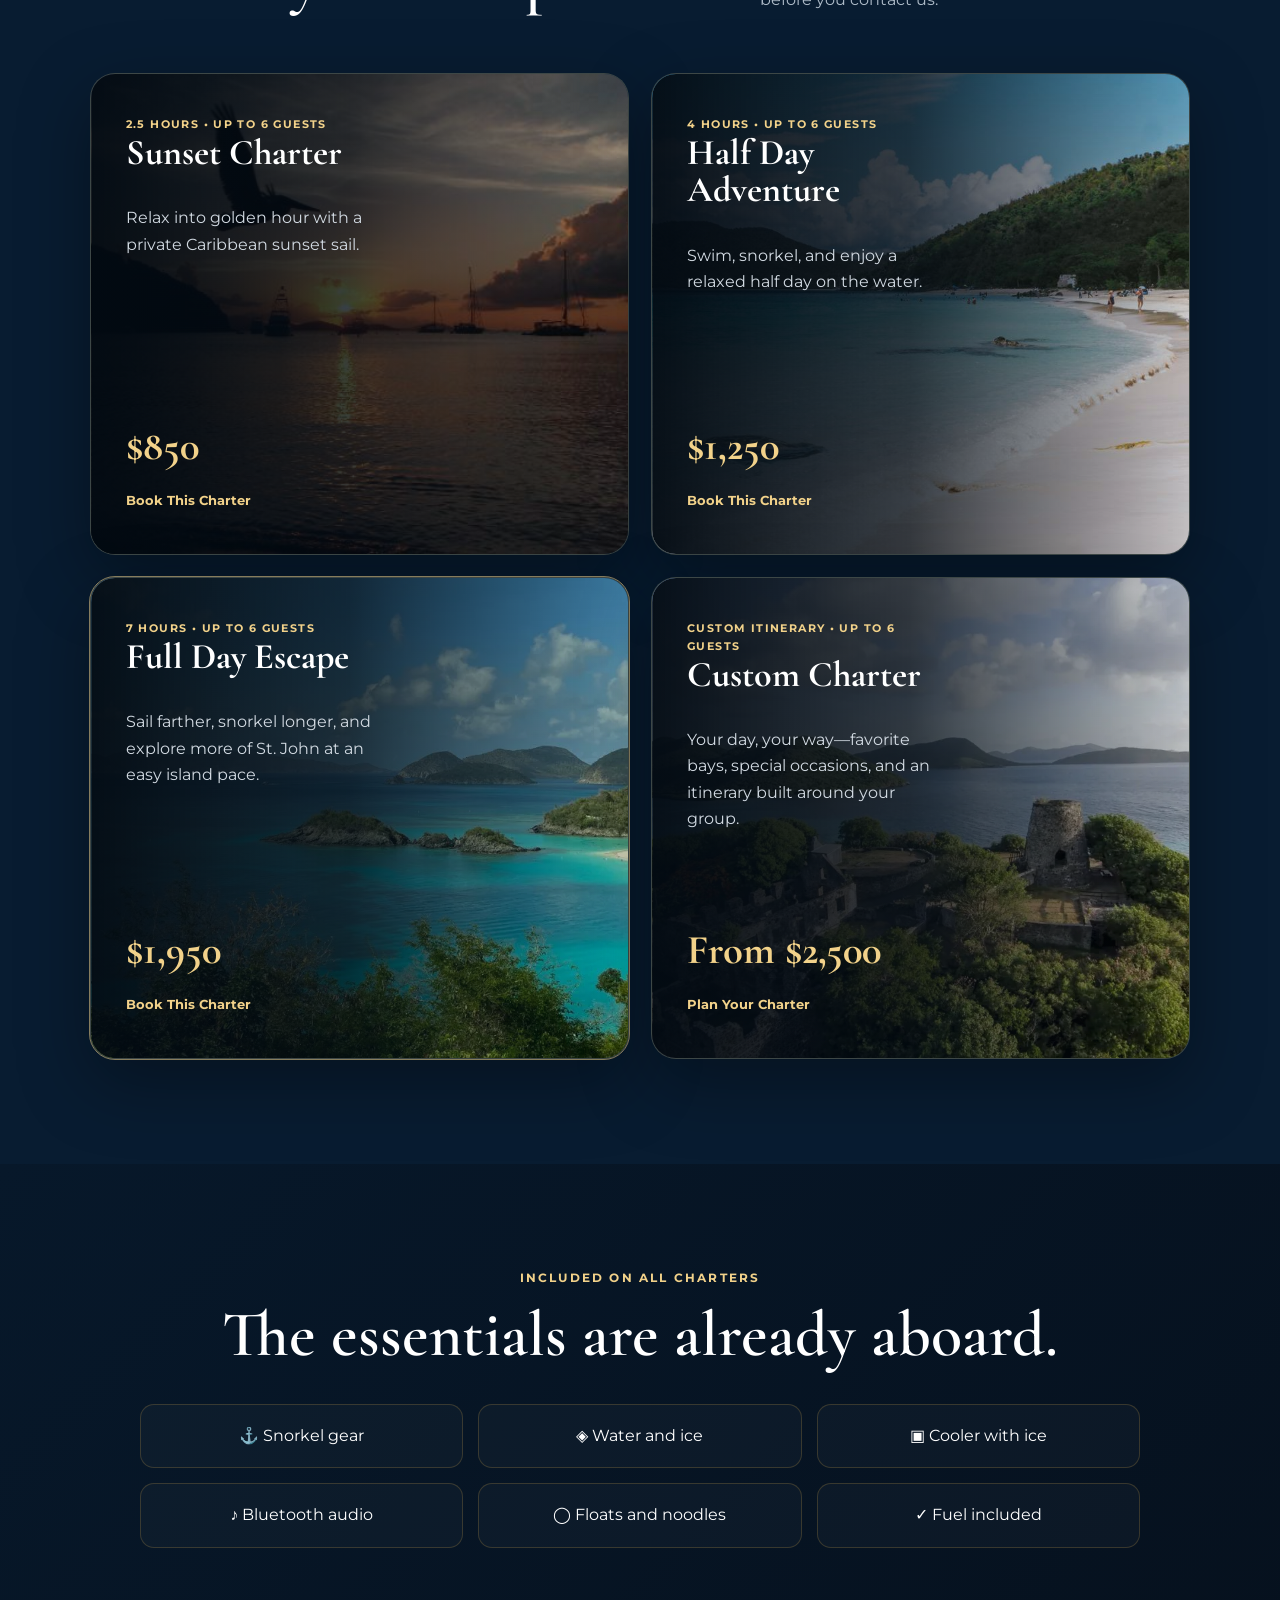
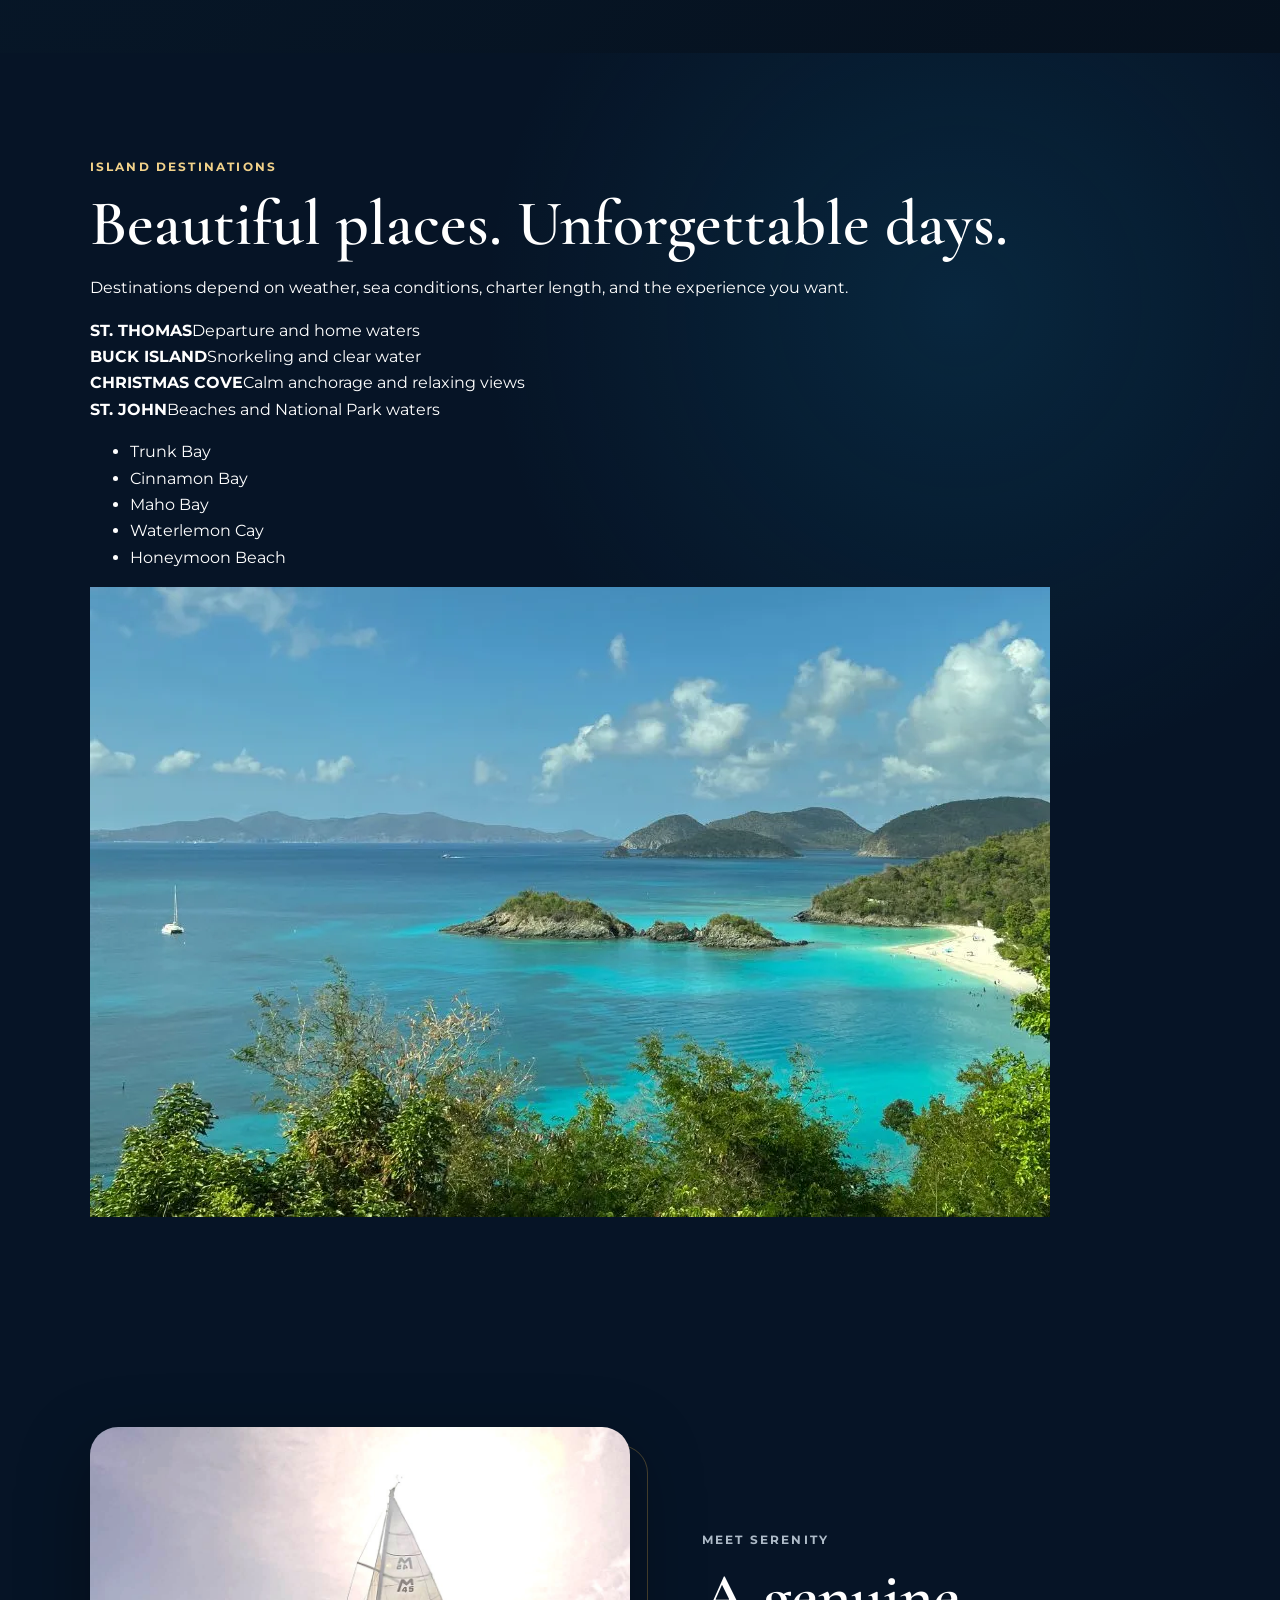
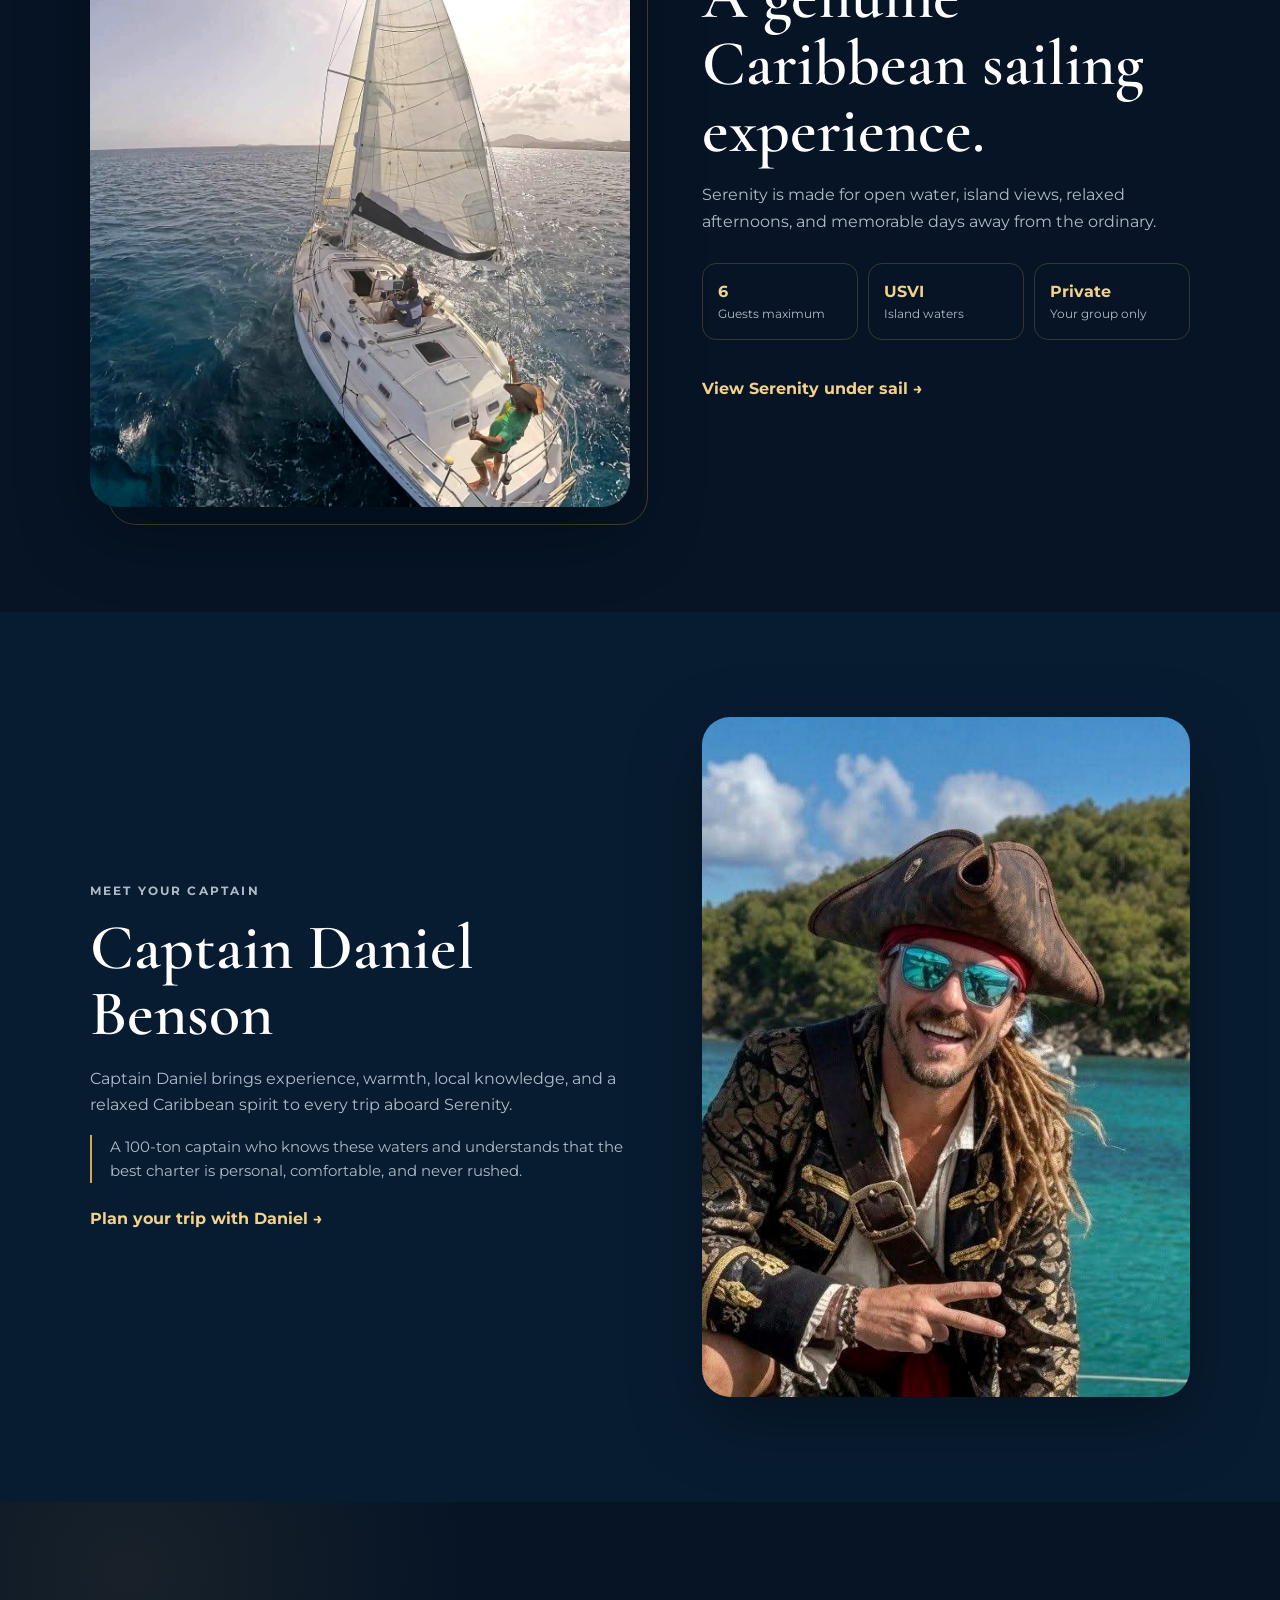
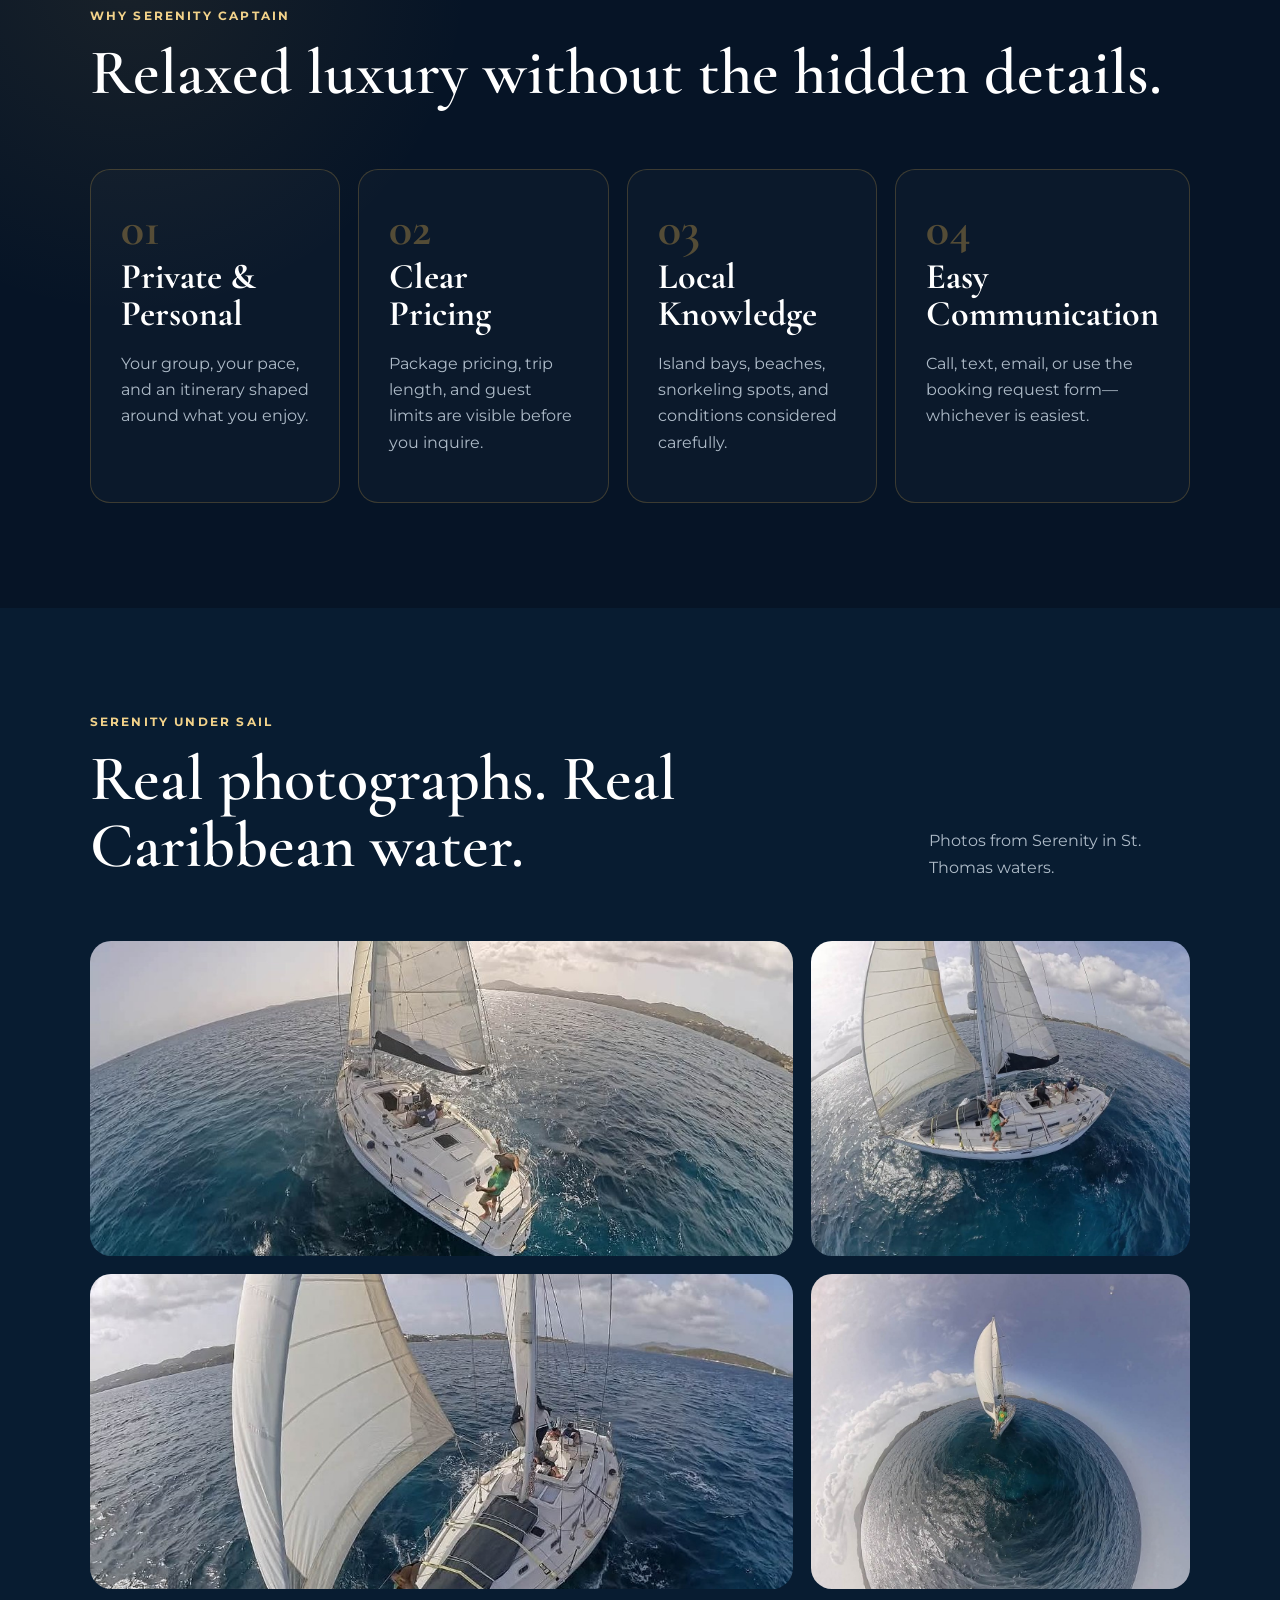
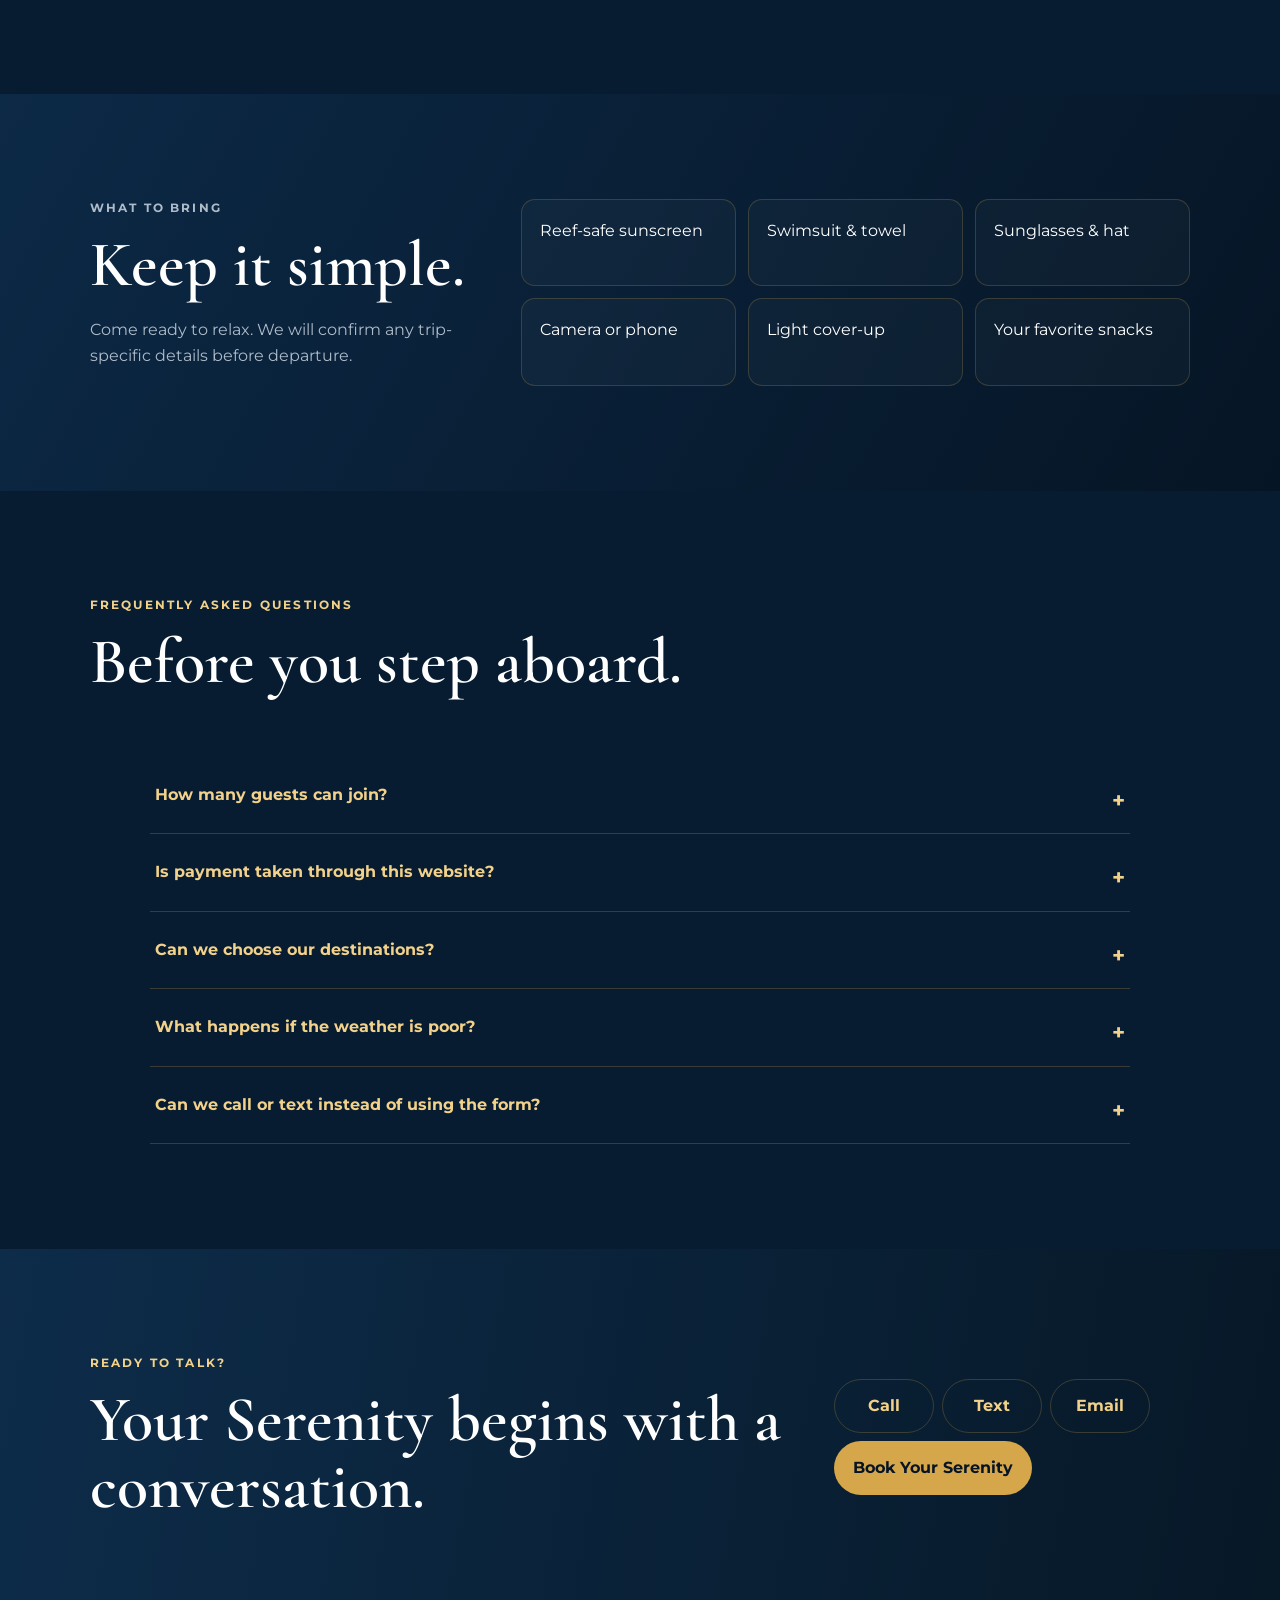
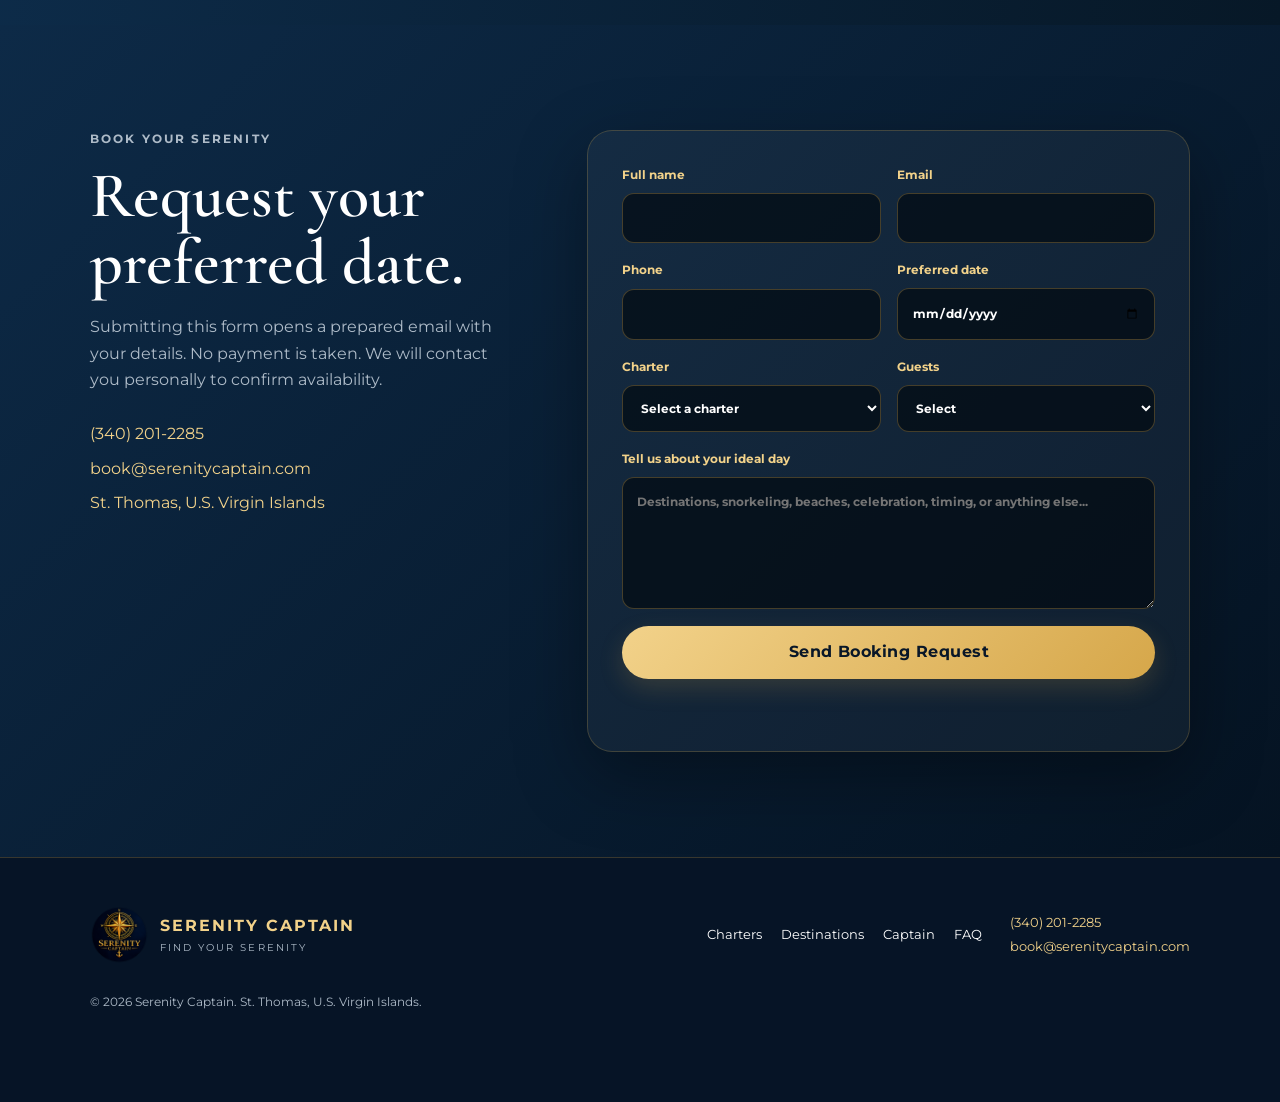
==== commit c71278d9: "Version 3.2 visual polish" ====
--- a/index.html
+++ b/index.html
@@ -11,11 +11,11 @@
   <meta property="og:description" content="Private sailing charters in the U.S. Virgin Islands. Explore St. John, Buck Island, beaches, snorkeling, and unforgettable sunsets.">
   <meta property="og:type" content="website">
   <meta property="og:url" content="https://serenitycaptain.com/">
-  <meta property="og:image" content="https://serenitycaptain.com/assets/social-preview.jpg">
+  <meta property="og:image" content="https://serenitycaptain.com/assets/social-preview-v33.jpg">
   <meta property="og:image:width" content="1200">
   <meta property="og:image:height" content="630">
   <meta name="twitter:card" content="summary_large_image">
-  <meta name="twitter:image" content="https://serenitycaptain.com/assets/social-preview.jpg">
+  <meta name="twitter:image" content="https://serenitycaptain.com/assets/social-preview-v33.jpg">
   <link rel="icon" href="assets/favicon.png" type="image/png">
   <link rel="apple-touch-icon" href="assets/apple-touch-icon.png">
   <link rel="preconnect" href="https://fonts.googleapis.com">
@@ -79,16 +79,16 @@
   </div>
   <div class="charter-grid">
     <article class="charter-card reveal" style="--bg:url('assets/charter-sunset.jpg')">
-      <div class="card-content"><span>2.5 HOURS • UP TO 6 GUESTS</span><h3>Sunset Charter</h3><p>Golden-hour sailing, island silhouettes, music, and a Caribbean sunset from the water.</p><strong>$850</strong><a href="#book" data-charter="Sunset Charter — $850">Book This Charter</a></div>
+      <div class="card-content"><span>2.5 HOURS • UP TO 6 GUESTS</span><h3>Sunset Charter</h3><p>Relax into golden hour with a private Caribbean sunset sail.</p><strong>$850</strong><a href="#book" data-charter="Sunset Charter — $850">Book This Charter</a></div>
     </article>
     <article class="charter-card reveal" style="--bg:url('assets/charter-half-day.jpg')">
-      <div class="card-content"><span>4 HOURS • UP TO 6 GUESTS</span><h3>Half Day Adventure</h3><p>Swimming, snorkeling, beach time, and beautiful water without rushing the day.</p><strong>$1,250</strong><a href="#book" data-charter="Half Day Adventure — $1,250">Book This Charter</a></div>
+      <div class="card-content"><span>4 HOURS • UP TO 6 GUESTS</span><h3>Half Day Adventure</h3><p>Swim, snorkel, and enjoy a relaxed half day on the water.</p><strong>$1,250</strong><a href="#book" data-charter="Half Day Adventure — $1,250">Book This Charter</a></div>
     </article>
     <article class="charter-card featured reveal" style="--bg:url('assets/charter-full-day.webp')">
-      <div class="card-content"><span>7 HOURS • UP TO 6 GUESTS</span><h3>Full Day Escape</h3><p>More time to sail, snorkel, explore St. John, and settle into true island pace.</p><strong>$1,950</strong><a href="#book" data-charter="Full Day Escape — $1,950">Book This Charter</a></div>
+      <div class="card-content"><span>7 HOURS • UP TO 6 GUESTS</span><h3>Full Day Escape</h3><p>Sail farther, snorkel longer, and explore more of St. John at an easy island pace.</p><strong>$1,950</strong><a href="#book" data-charter="Full Day Escape — $1,950">Book This Charter</a></div>
     </article>
     <article class="charter-card reveal" style="--bg:url('assets/charter-custom.webp')">
-      <div class="card-content"><span>CUSTOM ITINERARY • UP TO 6 GUESTS</span><h3>Custom Charter</h3><p>Historic scenery, favorite bays, special occasions, and a day built around your group.</p><strong>From $2,500</strong><a href="#book" data-charter="Custom Charter — from $2,500">Plan Your Charter</a></div>
+      <div class="card-content"><span>CUSTOM ITINERARY • UP TO 6 GUESTS</span><h3>Custom Charter</h3><p>Your day, your way—favorite bays, special occasions, and an itinerary built around your group.</p><strong>From $2,500</strong><a href="#book" data-charter="Custom Charter — from $2,500">Plan Your Charter</a></div>
     </article>
   </div>
 </section>
@@ -100,21 +100,26 @@
 </section>
 
 <section id="destinations" class="destinations section">
-  <div class="section-heading reveal"><div><p class="eyebrow">ISLAND DESTINATIONS</p><h2>Set a course for somewhere unforgettable.</h2></div><p>Destinations depend on weather, sea conditions, charter length, and the experience you want.</p></div>
-  <div class="route-map reveal" aria-label="Stylized destination route map">
-    <div class="route-line"></div>
-    <div class="island island-stt"><b>ST. THOMAS</b><small>Departure</small></div>
-    <div class="island island-buck"><b>BUCK ISLAND</b><small>Snorkeling & clear water</small></div>
-    <div class="island island-cove"><b>CHRISTMAS COVE</b><small>Calm anchorage</small></div>
-    <div class="island island-stj"><b>ST. JOHN</b><small>Beaches & national park</small></div>
-  </div>
-  <div class="destination-list reveal">
-    <span>Trunk Bay</span><span>Cinnamon Bay</span><span>Maho Bay</span><span>Waterlemon Cay</span><span>Honeymoon Beach</span><span>Christmas Cove</span><span>Buck Island</span><span>Annaberg</span>
+  <div class="destination-layout">
+    <div class="destination-copy reveal">
+      <p class="eyebrow">ISLAND DESTINATIONS</p>
+      <h2>Beautiful places. Unforgettable days.</h2>
+      <p class="destination-intro">Destinations depend on weather, sea conditions, charter length, and the experience you want.</p>
+      <div class="destination-list-clean" aria-label="Serenity Captain destinations">
+        <div><b>ST. THOMAS</b><span>Departure and home waters</span></div>
+        <div><b>BUCK ISLAND</b><span>Snorkeling and clear water</span></div>
+        <div><b>CHRISTMAS COVE</b><span>Calm anchorage and relaxing views</span></div>
+        <div class="st-john-list"><b>ST. JOHN</b><span>Beaches and National Park waters</span>
+          <ul><li>Trunk Bay</li><li>Cinnamon Bay</li><li>Maho Bay</li><li>Waterlemon Cay</li><li>Honeymoon Beach</li></ul>
+        </div>
+      </div>
+    </div>
+    <div class="destination-photo reveal"><img src="assets/charter-full-day.webp" alt="Turquoise water and islands near St. John" loading="lazy"></div>
   </div>
 </section>
 
 <section id="serenity" class="split section">
-  <div class="image-frame reveal"><img src="assets/serenity-sailing.jpg" alt="Serenity sailing in the U.S. Virgin Islands" loading="lazy"></div>
+  <div class="image-frame reveal"><img src="assets/serenity-sailing.jpg" alt="Serenity sailing in St. Thomas waters" loading="lazy"></div>
   <div class="split-copy reveal"><p class="eyebrow">MEET SERENITY</p><h2>A genuine Caribbean sailing experience.</h2><p>Serenity is made for open water, island views, relaxed afternoons, and memorable days away from the ordinary.</p><div class="stats"><span><b>6</b> Guests maximum</span><span><b>USVI</b> Island waters</span><span><b>Private</b> Your group only</span></div><a class="text-link" href="#gallery">View Serenity under sail →</a></div>
 </section>
 
@@ -130,7 +135,12 @@
 
 <section id="gallery" class="section gallery-section">
   <div class="section-heading reveal"><div><p class="eyebrow">SERENITY UNDER SAIL</p><h2>Real photographs. Real Caribbean water.</h2></div><p>Photos from Serenity in St. Thomas waters.</p></div>
-  <div class="gallery"><figure class="gallery-tall reveal"><img src="assets/serenity-aerial.jpg" alt="Aerial view of Serenity under sail" loading="lazy"></figure><figure class="reveal"><img src="assets/serenity-sailing.jpg" alt="Serenity sailing across Caribbean water" loading="lazy"></figure><figure class="reveal"><img src="assets/serenity-deck.jpg" alt="View from the deck of Serenity" loading="lazy"></figure><figure class="reveal"><img src="assets/hero-serenity.jpg" alt="Sunset view from aboard Serenity" loading="lazy"></figure></div>
+  <div class="gallery gallery-simple">
+    <figure class="reveal"><img src="assets/serenity-aerial-new.jpg" alt="Aerial view of Serenity sailing in St. Thomas waters" loading="lazy"></figure>
+    <figure class="reveal"><img src="assets/serenity-side-sail.jpg" alt="Serenity sailing with both sails open in Caribbean water" loading="lazy"></figure>
+    <figure class="reveal"><img src="assets/serenity-bow-sail.jpg" alt="Bow view of Serenity under sail near St. Thomas" loading="lazy"></figure>
+    <figure class="reveal"><img src="assets/serenity-tiny-planet.jpg" alt="Artistic panoramic view of Serenity sailing in Caribbean water" loading="lazy"></figure>
+  </div>
 </section>
 
 <section class="bring section reveal">
